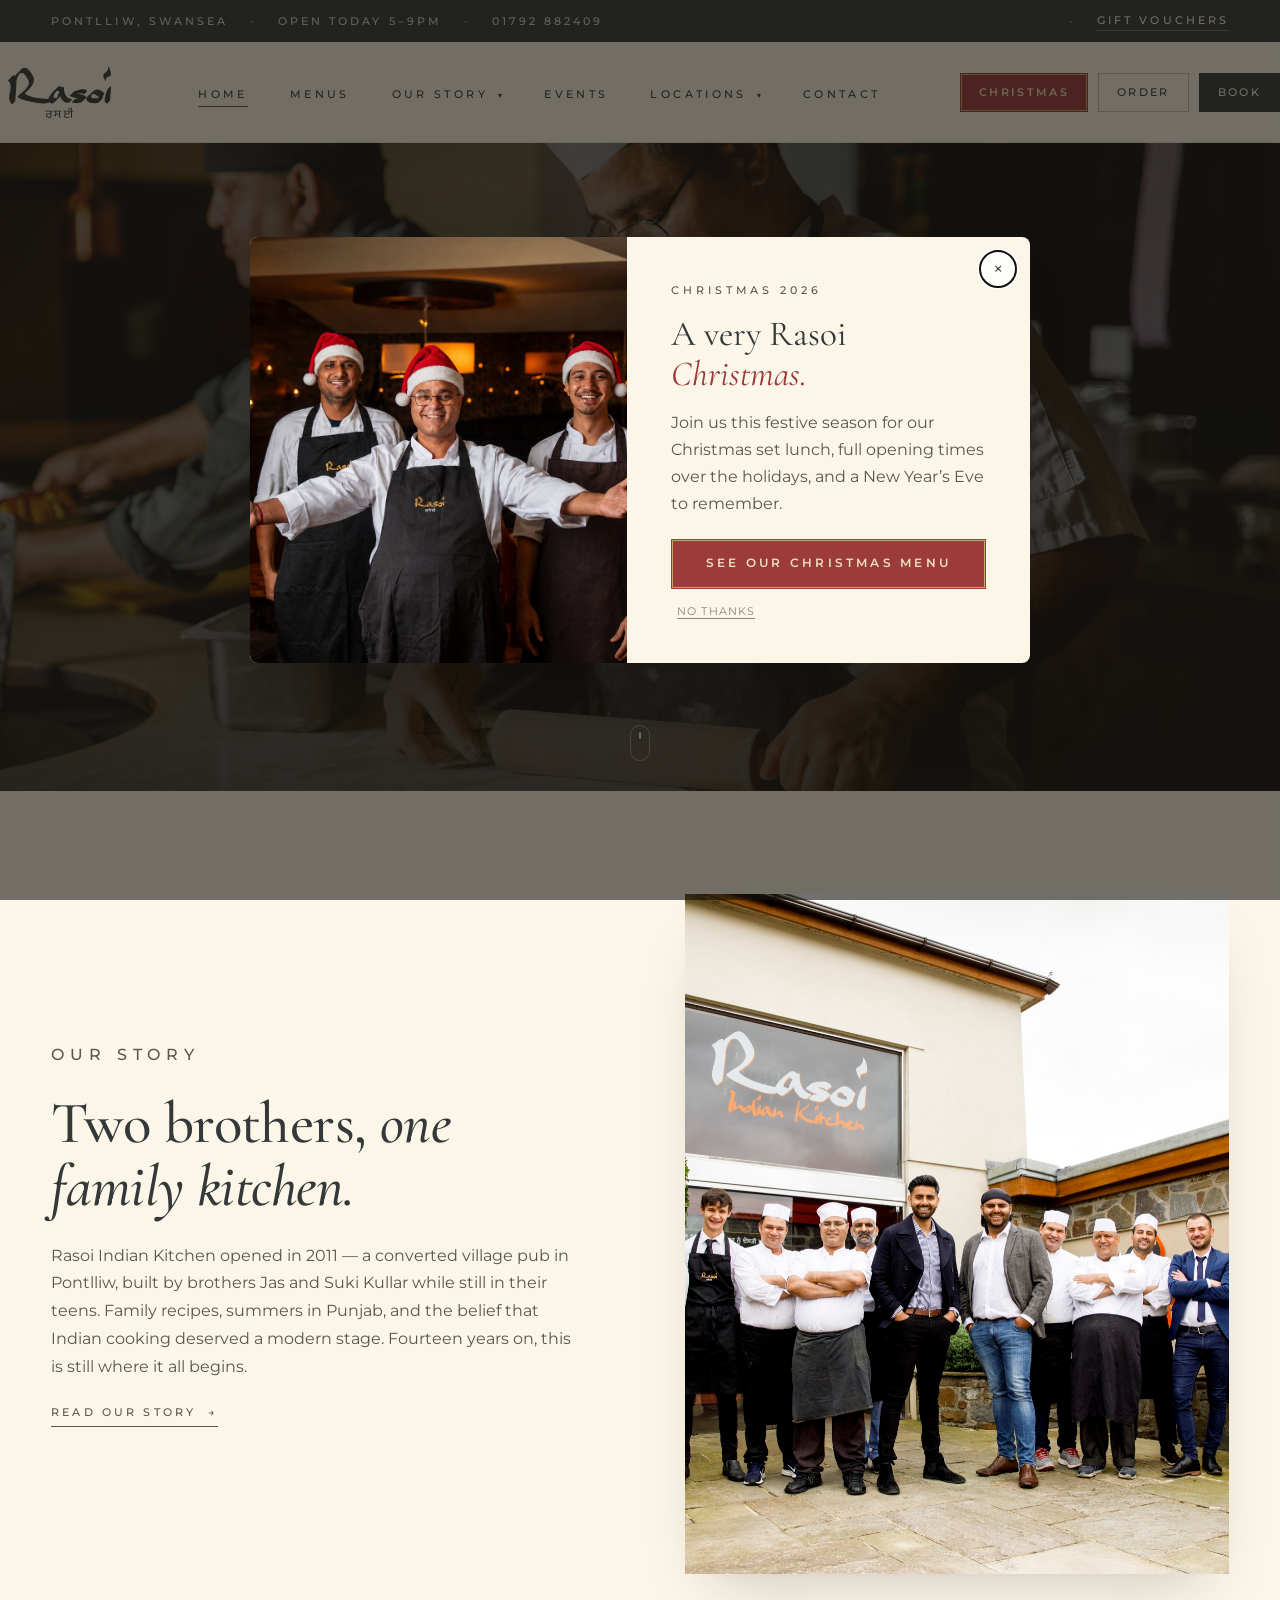
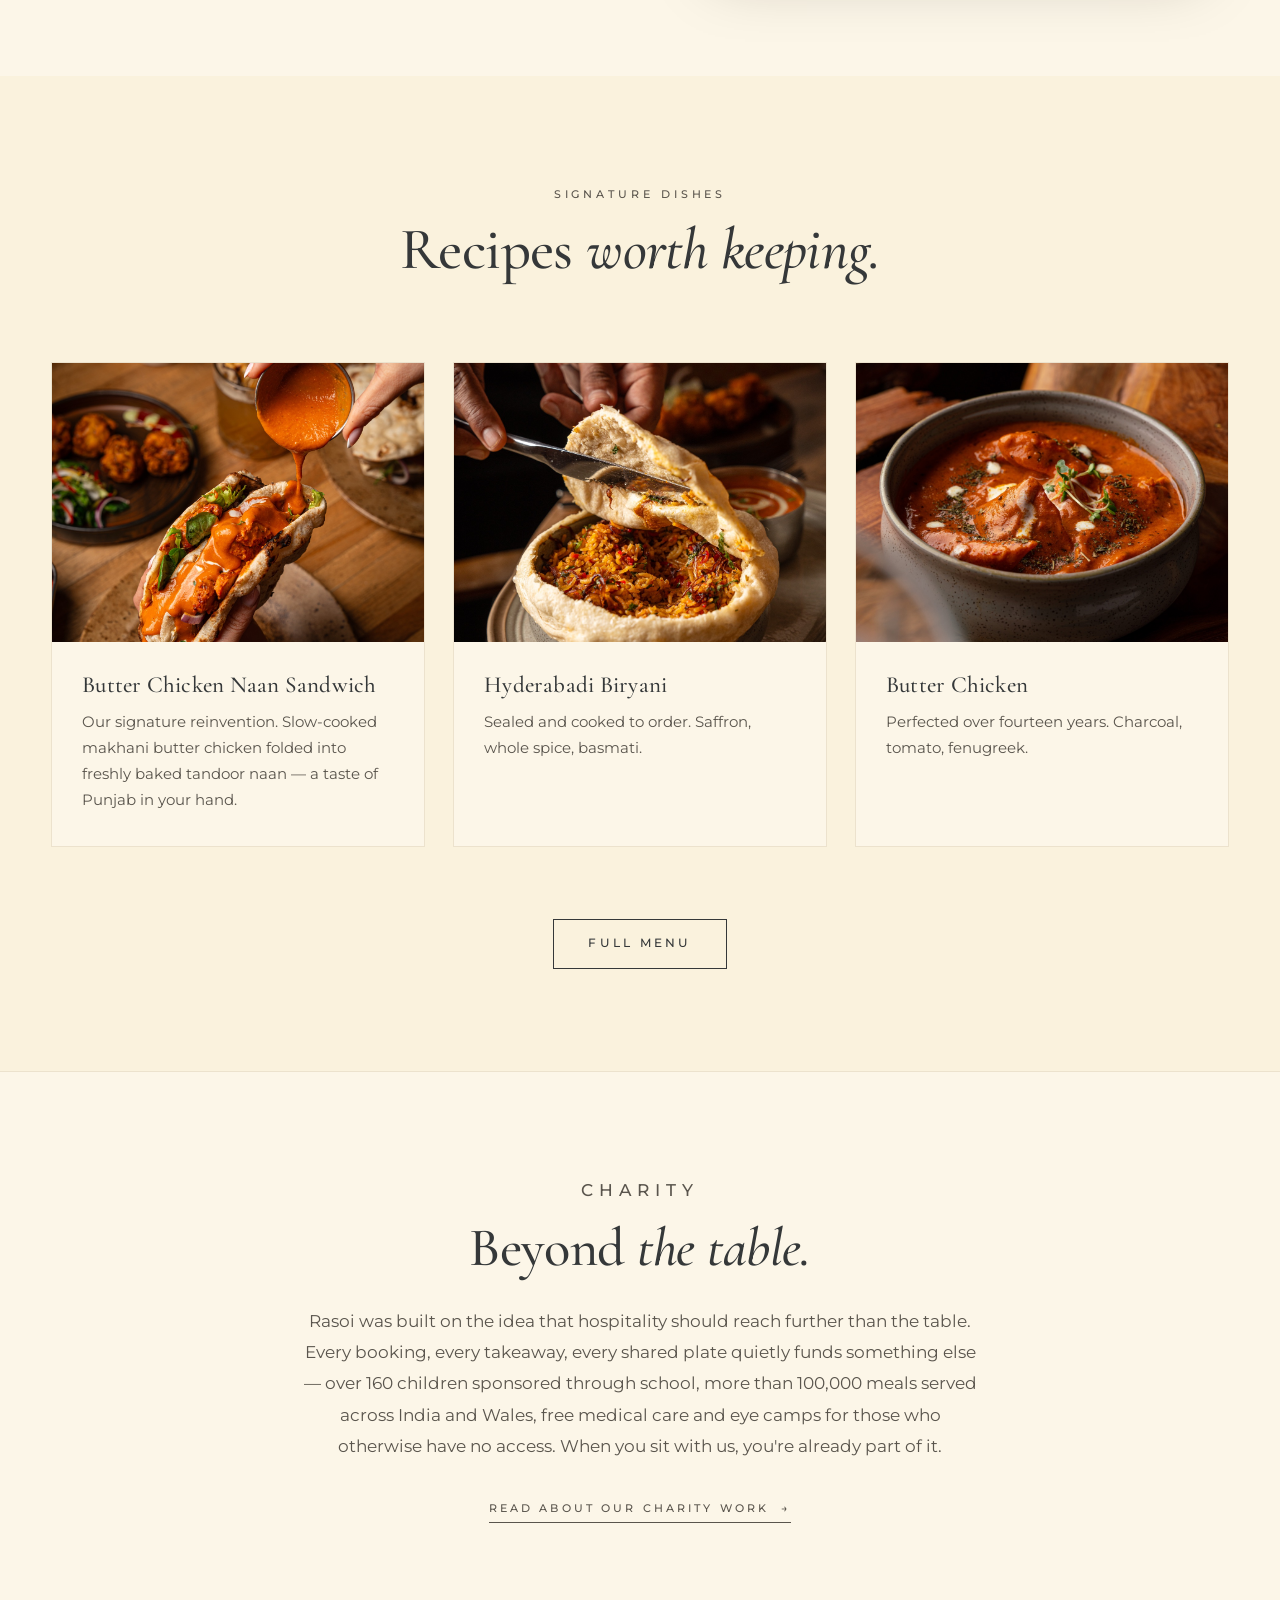
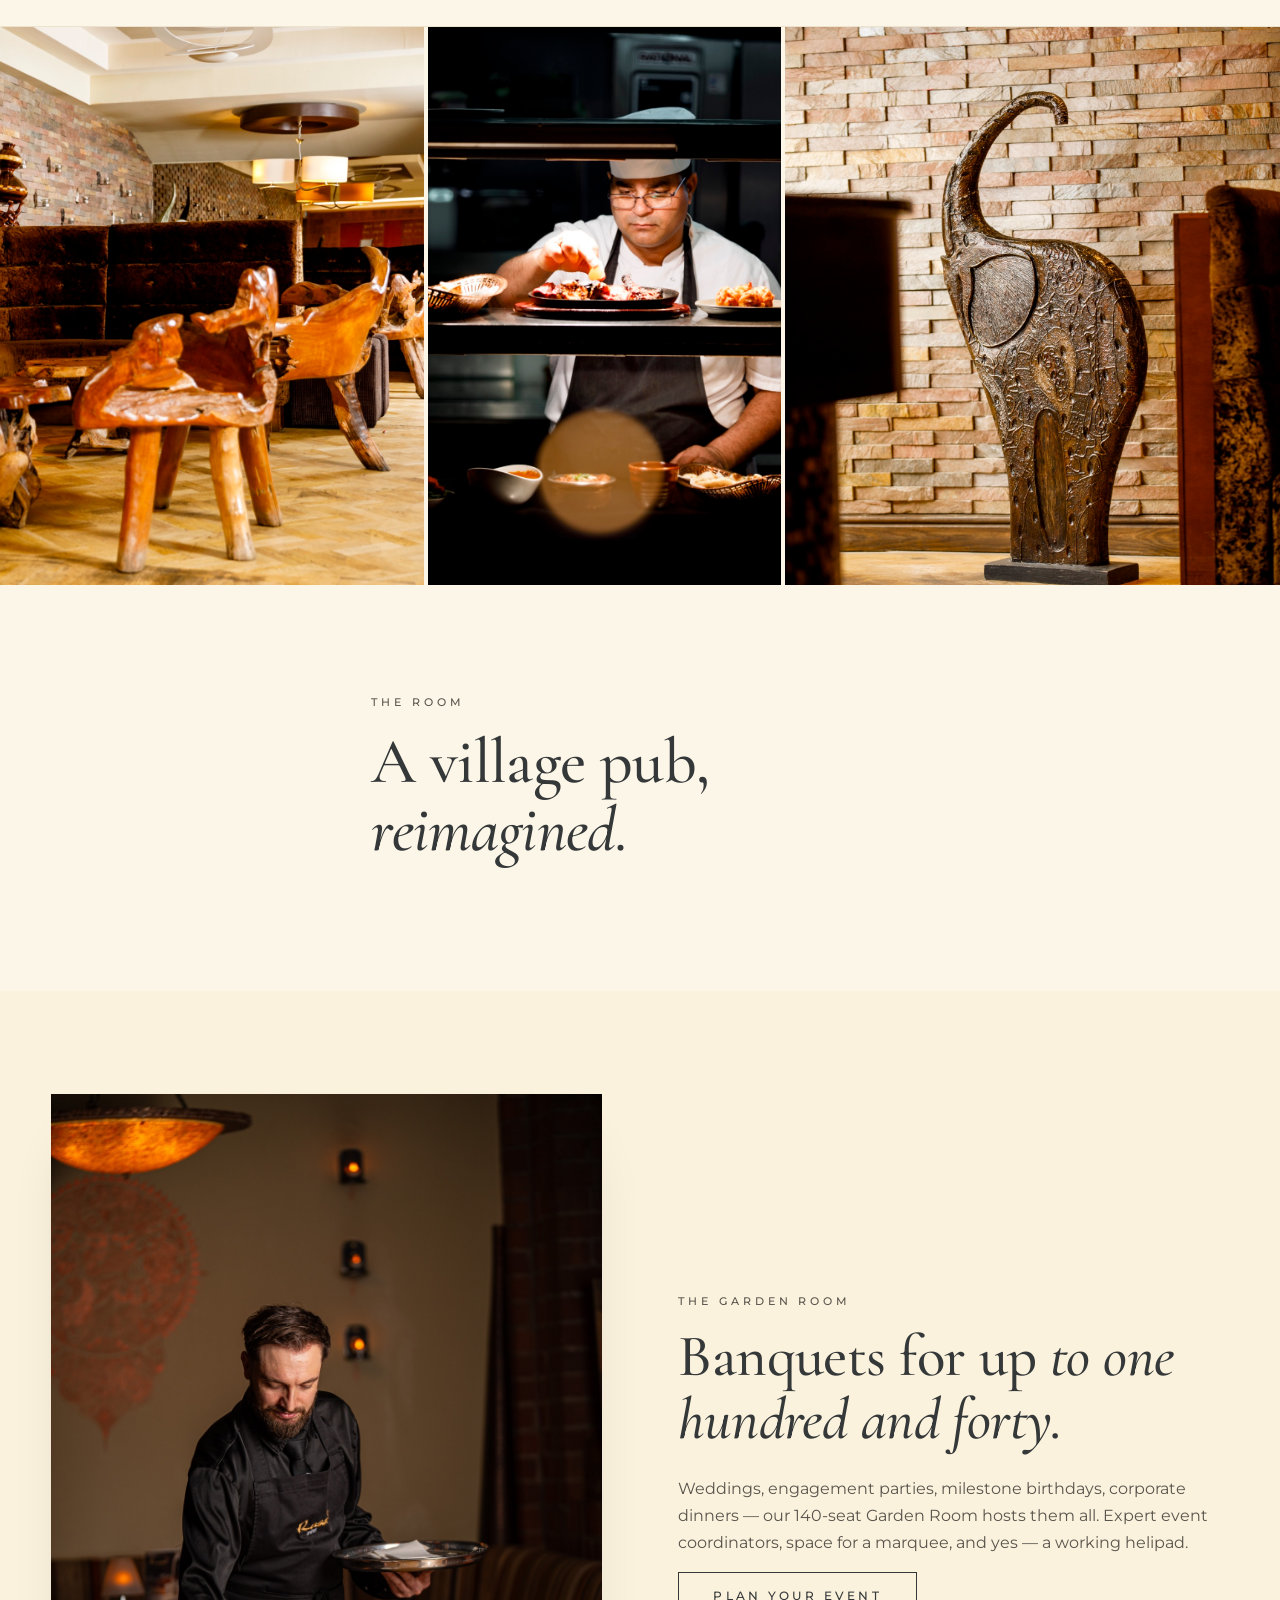
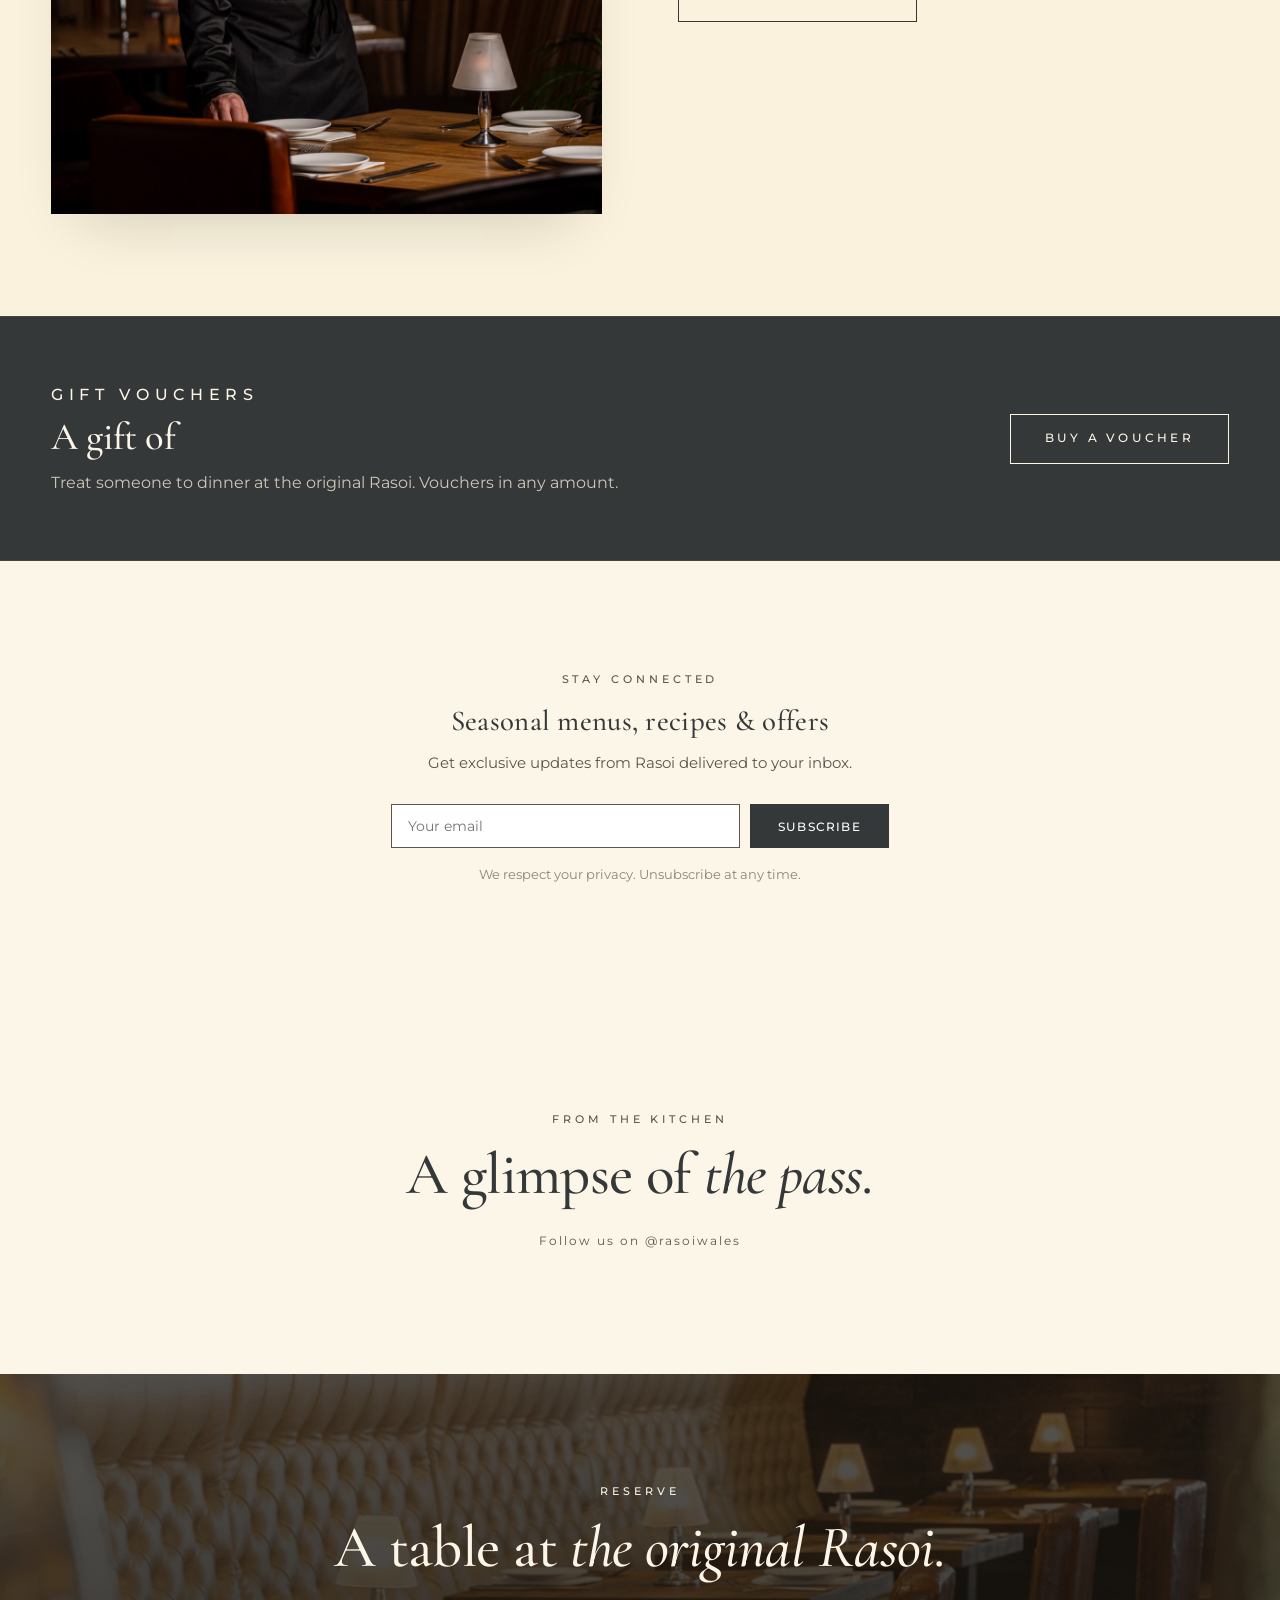
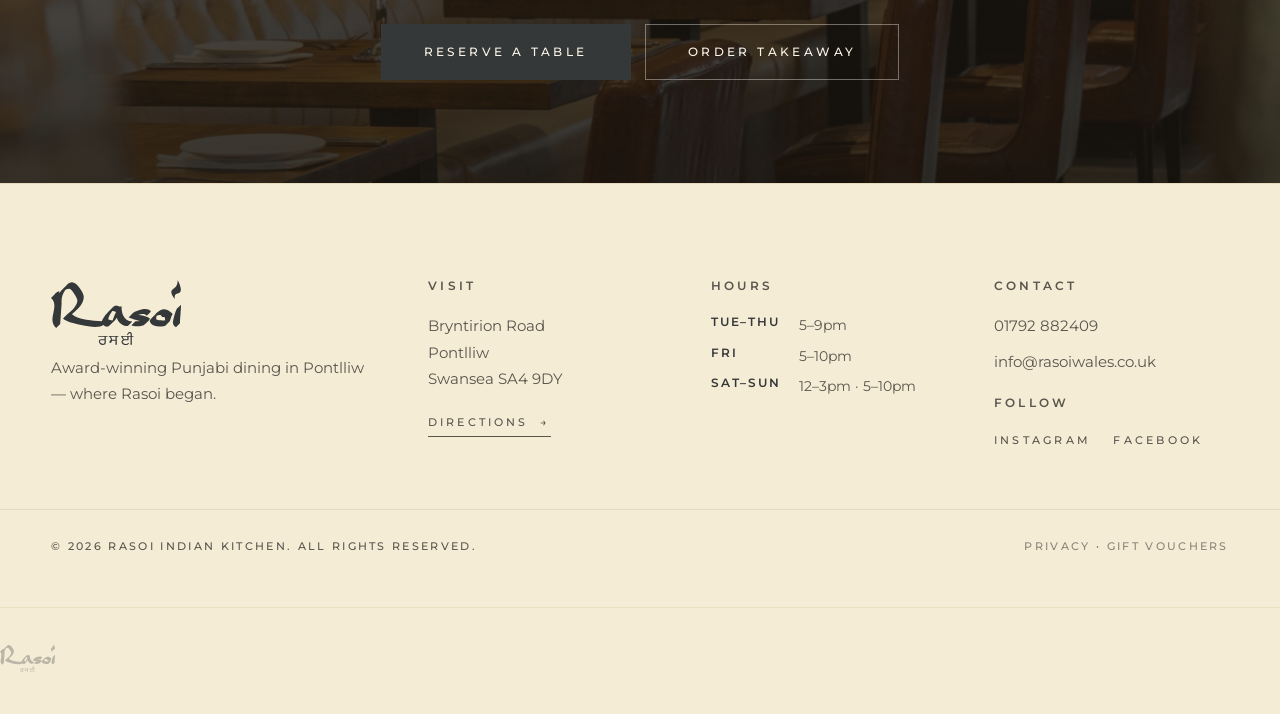
==== index.html @ b08702e2 "Show Christmas promo popup immediately instead of after a delay The 4s delay let anyone who clicked " ====
<!DOCTYPE html>
<html lang="en">
<head>
  <meta charset="UTF-8" />
  <meta name="viewport" content="width=device-width, initial-scale=1.0" />
  <title>Rasoi Indian Kitchen — Award-Winning Punjabi Dining in Pontlliw, Swansea</title>
  <meta name="description" content="Rasoi Indian Kitchen — where it all began. Award-winning Punjabi cooking and a 140-seat Garden Room in Pontlliw, just outside Swansea. Family recipes since 2011." />
  <link rel="canonical" href="https://www.rasoiindiankitchen.co.uk/" />

  <!-- Open Graph -->
  <meta property="og:type" content="restaurant" />
  <meta property="og:site_name" content="Rasoi Indian Kitchen" />
  <meta property="og:title" content="Rasoi Indian Kitchen — Award-Winning Punjabi Dining in Pontlliw" />
  <meta property="og:description" content="The original Rasoi. Family recipes, modern imagination, and a Garden Room for up to 140 guests." />
  <meta property="og:url" content="https://www.rasoiindiankitchen.co.uk/" />
  <meta property="og:image" content="https://www.rasoiindiankitchen.co.uk/assets/images/rasoi-113.jpg" />
  <meta property="og:image:width" content="2000" />
  <meta property="og:image:height" content="1333" />
  <meta property="og:locale" content="en_GB" />

  <!-- Twitter -->
  <meta name="twitter:card" content="summary_large_image" />
  <meta name="twitter:title" content="Rasoi Indian Kitchen — Award-Winning Punjabi Dining in Pontlliw" />
  <meta name="twitter:description" content="The original Rasoi. Family recipes, modern imagination, and a Garden Room for up to 140 guests." />
  <meta name="twitter:image" content="https://www.rasoiindiankitchen.co.uk/assets/images/rasoi-113.jpg" />

  <link rel="preconnect" href="https://fonts.googleapis.com" />
  <link rel="preconnect" href="https://fonts.gstatic.com" crossorigin />
  <link href="https://fonts.googleapis.com/css2?family=Cormorant+Garamond:ital,wght@0,400;0,500;0,600;1,400;1,500&family=Montserrat:wght@300;400;500;600&display=swap" rel="stylesheet" />
  <link rel="stylesheet" href="assets/styles.css?v=16" />
  <link rel="preload" as="image" href="assets/images/rasoi-113.jpg" fetchpriority="high" />
  <link rel="icon" type="image/png" href="assets/brand/Rasoi_GoldSanskrit.svg?v=2" />

  <style>
    /* Reserve section — show the original Pontlliw dining room behind the CTA. */
    .book::before {
      background:
        linear-gradient(180deg, rgba(23,20,15,0.72), rgba(23,20,15,0.86)),
        url('assets/images/interior-banquette.jpg') center/cover;
    }
  </style>

  <!-- Structured data: Restaurant -->
  <script type="application/ld+json">
  {
    "@context": "https://schema.org",
    "@type": "Restaurant",
    "@id": "https://www.rasoiindiankitchen.co.uk/#restaurant",
    "name": "Rasoi Indian Kitchen",
    "alternateName": "Rasoi",
    "description": "Award-winning Punjabi restaurant in Pontlliw, just outside Swansea. The original Rasoi — family recipes since 2011, with a 140-seat Garden Room for private events.",
    "url": "https://www.rasoiindiankitchen.co.uk/",
    "telephone": "+44-1792-882409",
    "email": "info@rasoiwales.co.uk",
    "image": [
      "https://www.rasoiindiankitchen.co.uk/assets/images/rasoi-113.jpg",
      "https://www.rasoiindiankitchen.co.uk/assets/images/rasoi-096.jpg",
      "https://www.rasoiindiankitchen.co.uk/assets/images/rasoi-118.jpg"
    ],
    "logo": "https://www.rasoiindiankitchen.co.uk/assets/brand/Rasoi_GoldSanskrit.svg?v=2",
    "priceRange": "££",
    "servesCuisine": ["Indian", "Punjabi"],
    "acceptsReservations": "True",
    "address": {
      "@type": "PostalAddress",
      "streetAddress": "Bryntirion Road",
      "addressLocality": "Pontlliw, Swansea",
      "postalCode": "SA4 9DY",
      "addressRegion": "Wales",
      "addressCountry": "GB"
    },
    "geo": {
      "@type": "GeoCoordinates",
      "latitude": 51.711,
      "longitude": -4.026
    },
    "openingHoursSpecification": [
      { "@type": "OpeningHoursSpecification", "dayOfWeek": ["Tuesday", "Wednesday", "Thursday"], "opens": "17:00", "closes": "21:00" },
      { "@type": "OpeningHoursSpecification", "dayOfWeek": ["Friday"], "opens": "17:00", "closes": "22:00" },
      { "@type": "OpeningHoursSpecification", "dayOfWeek": ["Saturday", "Sunday"], "opens": "12:00", "closes": "15:00" },
      { "@type": "OpeningHoursSpecification", "dayOfWeek": ["Saturday", "Sunday"], "opens": "17:00", "closes": "22:00" }
    ],
    "hasMenu": "https://www.rasoiindiankitchen.co.uk/menus.html",
    "potentialAction": {
      "@type": "ReserveAction",
      "target": "https://www.sevenrooms.com/landing/rasoibryntirionroad",
      "result": {
        "@type": "FoodEstablishmentReservation",
        "name": "Reserve a table at Rasoi Indian Kitchen"
      }
    },
    "sameAs": [
      "https://instagram.com/rasoiwales",
      "https://facebook.com/rasoiindiankitchen"
    ]
  }
  </script>
</head>
<body>
  <!-- Top utility bar -->
  <div class="utility-bar">
    <div class="container utility-bar__inner">
      <span class="utility-bar__item">Pontlliw, Swansea</span>
      <span class="utility-bar__divider">•</span>
      <span class="utility-bar__item">Open today 5–9pm</span>
      <span class="utility-bar__divider">•</span>
      <a class="utility-bar__item" href="tel:01792882409">01792 882409</a>
      <span class="utility-bar__divider utility-bar__divider--push">•</span>
      <a class="utility-bar__item utility-bar__item--accent" href="https://app.squareup.com/gift/MLWVNGW1SMGBS/order" target="_blank" rel="noopener">Gift Vouchers</a>
    </div>
  </div>

  <!-- Header / Navigation -->
  <header class="header" id="site-header">
    <div class="container header__inner">
      <a href="index.html" class="logo" aria-label="Rasoi Indian Kitchen home">
        <img src="assets/brand/Rasoi_GoldSanskrit.svg?v=2" alt="Rasoi" />
      </a>
      <nav class="nav" id="primary-nav" aria-label="Primary">
        <ul>
          <li><a href="index.html" class="active">Home</a></li>
          <li><a href="menus.html">Menus</a></li>
          <li class="has-dropdown">
            <a href="about.html" aria-haspopup="true" aria-expanded="false">Our Story <span class="caret" aria-hidden="true">▾</span></a>
            <ul class="dropdown" role="menu">
              <li role="none"><a role="menuitem" href="about.html">Our Story <span class="dropdown__sub">Family recipes &amp; heritage</span></a></li>
              <li role="none"><a role="menuitem" href="charity.html">Charity <span class="dropdown__sub">Giving back, in India &amp; the UK</span></a></li>
            </ul>
          </li>
          <li><a href="events.html">Events</a></li>
          <li class="has-dropdown">
            <a href="#" aria-haspopup="true" aria-expanded="false">Locations <span class="caret" aria-hidden="true">▾</span></a>
            <ul class="dropdown" role="menu">
              <li role="none"><a role="menuitem" href="contact.html">Rasoi Indian Kitchen <span class="dropdown__sub">Pontlliw SA4 9DY</span></a></li>
              <li role="none"><a role="menuitem" href="https://rasoiwaterfront.co.uk" target="_blank" rel="noopener">Rasoi Waterfront <span class="dropdown__sub">Swansea SA1 8PL</span></a></li>
              <li role="none"><a role="menuitem" href="https://www.rasoi-catering.co.uk/" target="_blank" rel="noopener">Rasoi Catering <span class="dropdown__sub">Outdoor &amp; off-site events</span></a></li>
            </ul>
          </li>
          <li><a href="contact.html">Contact</a></li>
          <li class="nav-mobile-extra"><a href="https://app.squareup.com/gift/MLWVNGW1SMGBS/order" target="_blank" rel="noopener">Gift Vouchers</a></li>
        </ul>
      </nav>
      <div class="header__cta">
        <a href="christmas.html" class="btn btn--christmas btn--sm">Christmas</a>
        <a href="https://rasoi-takeaway.square.site/" target="_blank" rel="noopener" class="btn btn--ghost btn--sm">Order</a>
        <a href="https://www.sevenrooms.com/landing/rasoibryntirionroad" target="_blank" rel="noopener" class="btn btn--primary btn--sm">Book</a>
      </div>
      <button class="nav-toggle" aria-expanded="false" aria-controls="primary-nav" aria-label="Toggle navigation">
        <span></span><span></span><span></span>
      </button>
    </div>
  </header>

  <!-- Hero — image-led, minimal copy -->
  <section class="hero">
    <div class="hero__media" aria-hidden="true">
      <img src="assets/images/rasoi-113.jpg" alt="" width="2000" height="1333" loading="eager" />
      <div class="hero__overlay"></div>
    </div>
    <div class="container hero__content">
      <h1 class="display">Where Rasoi <em>began.</em></h1>
      <p class="hero__tagline">Pontlliw, Swansea · British Curry Awards · Best Indian, Food Awards Wales</p>
    </div>
    <a href="#story" class="hero__scroll" aria-label="Scroll to story">
      <span></span>
    </a>
  </section>

  <!-- Story -->
  <section class="section story" id="story">
    <div class="container story__grid">
      <div class="story__copy">
        <p class="eyebrow">Our Story</p>
        <h2 class="display">Two brothers, <em>one family kitchen.</em></h2>
        <p>Rasoi Indian Kitchen opened in 2011 — a converted village pub in Pontlliw,
          built by brothers Jas and Suki Kullar while still in their teens.
          Family recipes, summers in Punjab, and the belief that Indian cooking
          deserved a modern stage. Fourteen years on, this is still where it all begins.</p>
        <a href="about.html" class="link-arrow">Read our story</a>
      </div>
      <div class="story__media">
        <img src="assets/images/rasoi-011.jpg" alt="The Rasoi team outside the Pontlliw restaurant" loading="lazy" />
      </div>
    </div>
  </section>

  <!-- Signature Dishes -->
  <section class="section signature">
    <div class="container">
      <div class="section__head section__head--center">
        <p class="eyebrow eyebrow--center">Signature Dishes</p>
        <h2 class="display">Recipes <em>worth keeping.</em></h2>
      </div>

      <div class="signature__grid">
        <article class="dish-card">
          <div class="dish-card__media">
            <img src="assets/images/rasoi-118.jpg" alt="Tandoori naan loaded with chicken tikka, fresh salad and signature sauce" loading="lazy" />
          </div>
          <div class="dish-card__body">
            <h3>Butter Chicken Naan Sandwich</h3>
            <p>Our signature reinvention. Slow-cooked makhani butter chicken folded into freshly baked tandoor naan — a taste of Punjab in your hand.</p>
          </div>
        </article>

        <article class="dish-card">
          <div class="dish-card__media">
            <img src="assets/images/biryani-dum.jpg" alt="Dum biryani sealed in dough, cracked open at the table" loading="lazy" />
          </div>
          <div class="dish-card__body">
            <h3>Hyderabadi Biryani</h3>
            <p>Sealed and cooked to order. Saffron, whole spice, basmati.</p>
          </div>
        </article>

        <article class="dish-card">
          <div class="dish-card__media">
            <img src="assets/images/butter-chicken.jpg" alt="Butter chicken in our signature makhani sauce" loading="lazy" />
          </div>
          <div class="dish-card__body">
            <h3>Butter Chicken</h3>
            <p>Perfected over fourteen years. Charcoal, tomato, fenugreek.</p>
          </div>
        </article>
      </div>

      <div class="section__foot">
        <a href="menus.html" class="btn btn--outline">Full menu</a>
      </div>
    </div>
  </section>

  <!-- Charity -->
  <section class="section charity">
    <div class="container">
      <div class="charity__intro">
        <p class="eyebrow eyebrow--center">Charity</p>
        <h2 class="display">Beyond <em>the table.</em></h2>
        <p>Rasoi was built on the idea that hospitality should reach further than the table.
          Every booking, every takeaway, every shared plate quietly funds something else —
          over 160 children sponsored through school, more than 100,000 meals served across
          India and Wales, free medical care and eye camps for those who otherwise have no access.
          When you sit with us, you're already part of it.</p>
        <p style="margin-top: 28px;"><a href="charity.html" class="link-arrow">Read about our charity work</a></p>
      </div>
    </div>
  </section>

  <!-- Interior / atmosphere strip -->
  <section class="atmosphere">
    <div class="atmosphere__grid">
      <figure><img src="assets/images/rasoi-100.jpg" alt="Chefs at the open kitchen pass, rolling fresh naan" loading="lazy" style="object-position: 72% center;" /></figure>
      <figure><img src="assets/images/rasoi-032.jpg" alt="Carved wooden elephant against the stone feature wall" loading="lazy" /></figure>
      <figure><img src="assets/images/rasoi-096.jpg" alt="Lounge area with hand-carved wooden seating" loading="lazy" /></figure>
    </div>
    <div class="container atmosphere__copy">
      <p class="eyebrow">The Room</p>
      <h2 class="display">A village pub, <em>reimagined.</em></h2>
    </div>
  </section>

  <!-- Events -->
  <section class="section events-teaser">
    <div class="container events-teaser__grid">
      <div class="events-teaser__media events-teaser__media--portrait">
        <img src="assets/images/events-table.jpg" alt="Garden Room banquet table" loading="lazy" />
      </div>
      <div class="events-teaser__copy">
        <p class="eyebrow">The Garden Room</p>
        <h2 class="display">Banquets for up <em>to one hundred and forty.</em></h2>
        <p>Weddings, engagement parties, milestone birthdays, corporate dinners —
          our 140-seat Garden Room hosts them all. Expert event coordinators,
          space for a marquee, and yes — a working helipad.</p>
        <a href="events.html" class="btn btn--outline">Plan your event</a>
      </div>
    </div>
  </section>

  <!-- Gift Vouchers -->
  <section class="vouchers">
    <div class="container vouchers__inner">
      <div class="vouchers__copy">
        <p class="eyebrow">Gift Vouchers</p>
        <h3 class="display">A gift of <em>something good.</em></h3>
        <p>Treat someone to dinner at the original Rasoi. Vouchers in any amount.</p>
      </div>
      <a href="https://app.squareup.com/gift/MLWVNGW1SMGBS/order" target="_blank" rel="noopener" class="btn btn--outline">Buy a voucher</a>
    </div>
  </section>

  <!-- Newsletter Signup -->
  <section class="newsletter" style="background: var(--cream); padding: var(--section-y) 0; text-align: center;">
    <div class="container" style="max-width: 600px;">
      <p class="eyebrow eyebrow--center" style="color: var(--charcoal);">Stay Connected</p>
      <h3 style="font-family: var(--font-display); font-size: 1.8rem; color: var(--ink); margin-bottom: 12px;">Seasonal menus, recipes & offers</h3>
      <p style="color: var(--charcoal); margin-bottom: 28px; font-size: 0.95rem;">Get exclusive updates from Rasoi delivered to your inbox.</p>
      <form style="display: flex; gap: 10px; margin-bottom: 16px;">
        <input type="email" placeholder="Your email" required style="flex: 1; padding: 12px 16px; border: 1px solid var(--charcoal); background: white; font-family: var(--font-body); font-size: 0.9rem; color: var(--ink);" />
        <button type="submit" style="padding: 12px 28px; background: var(--ink); color: white; border: none; font-family: var(--font-body); font-weight: 500; letter-spacing: 0.1em; font-size: 0.75rem; text-transform: uppercase; cursor: pointer; transition: background 0.3s;">Subscribe</button>
      </form>
      <p style="font-size: 0.8rem; color: var(--muted);">We respect your privacy. Unsubscribe at any time.</p>
    </div>
  </section>

  <!-- From the Kitchen — live Instagram feed -->
  <section class="instagram">
    <div class="container">
      <div class="section__head section__head--center">
        <p class="eyebrow eyebrow--center">From the Kitchen</p>
        <h2 class="display">A glimpse of <em>the pass.</em></h2>
        <p class="instagram__handle">Follow us on <a href="https://instagram.com/rasoiwales" target="_blank" rel="noopener">@rasoiwales</a></p>
      </div>
      <div class="instagram__feed">
        <behold-widget feed-id="x64u3pQoGtonaiH47gKL"></behold-widget>
      </div>
    </div>
  </section>
  <script>
    (() => {
      const d = document, s = d.createElement("script");
      s.type = "module";
      s.src = "https://w.behold.so/widget.js";
      d.head.append(s);
    })();
  </script>

  <!-- Booking / CTA -->
  <section class="section book" id="book">
    <div class="container book__inner">
      <p class="eyebrow eyebrow--center">Reserve</p>
      <h2 class="display">A table at <em>the original Rasoi.</em></h2>
      <div class="book__ctas">
        <a href="https://www.sevenrooms.com/landing/rasoibryntirionroad" target="_blank" rel="noopener" class="btn btn--gold btn--large">Reserve a table</a>
        <a href="https://rasoi-takeaway.square.site/" target="_blank" rel="noopener" class="btn btn--ghost btn--large">Order takeaway</a>
      </div>
    </div>
  </section>

  <!-- Footer -->
  <footer class="footer">
    <div class="container footer__grid">
      <div class="footer__brand">
        <img src="assets/brand/Rasoi_GoldSanskrit.svg?v=2" alt="Rasoi" class="footer__logo" />
        <p>Award-winning Punjabi dining in Pontlliw — where Rasoi began.</p>
      </div>
      <div class="footer__col">
        <h4>Visit</h4>
        <address>
          Bryntirion Road<br/>
          Pontlliw<br/>
          Swansea SA4 9DY
        </address>
        <a href="https://maps.google.com/?q=Rasoi+Indian+Kitchen+Pontlliw" target="_blank" rel="noopener" class="link-arrow">Directions</a>
      </div>
      <div class="footer__col">
        <h4>Hours</h4>
        <dl class="hours">
                    <dt>Tue–Thu</dt><dd>5–9pm</dd>
          <dt>Fri</dt><dd>5–10pm</dd>
          <dt>Sat–Sun</dt><dd>12–3pm · 5–10pm</dd>
        </dl>
      </div>
      <div class="footer__col">
        <h4>Contact</h4>
        <ul class="plain-list">
          <li><a href="tel:01792882409">01792 882409</a></li>
          <li><a href="mailto:info@rasoiwales.co.uk">info@rasoiwales.co.uk</a></li>
        </ul>
        <h4 class="mt">Follow</h4>
        <ul class="social">
          <li><a href="https://instagram.com/rasoiwales" target="_blank" rel="noopener" aria-label="Instagram">Instagram</a></li>
          <li><a href="https://facebook.com/rasoiindiankitchen" target="_blank" rel="noopener" aria-label="Facebook">Facebook</a></li>
        </ul>
      </div>
    </div>
    <div class="container footer__legal">
      <p>&copy; <span id="year">2026</span> Rasoi Indian Kitchen. All rights reserved.</p>
      <p><a href="#">Privacy</a> · <a href="https://app.squareup.com/gift/MLWVNGW1SMGBS/order" target="_blank" rel="noopener">Gift Vouchers</a></p>
    </div>
    <div class="container footer__sanskrit"><img src="assets/brand/Rasoi_GoldSanskrit.svg?v=2" alt="ਰਸੋਈ" style="opacity: 0.3;" /></div>
  </footer>

  <!-- Sticky Menu Tab -->
  <div id="sticky-menu-tab" style="position: fixed; right: 0; bottom: 80px; opacity: 0; pointer-events: none; transition: opacity 0.4s ease; z-index: 40;">
    <a href="menus.html" style="display: flex; align-items: center; justify-content: center; width: 56px; height: 56px; background: var(--ink); color: var(--cream); border-radius: 8px 0 0 8px; text-decoration: none; font-family: var(--font-body); font-size: 0.65rem; font-weight: 600; letter-spacing: 0.15em; text-transform: uppercase; transition: all 0.3s ease; box-shadow: 0 4px 12px rgba(0,0,0,0.15);" onmouseover="this.style.width='140px'" onmouseout="this.style.width='56px'">
      <span style="white-space: nowrap; margin-left: 8px;">Menus</span>
    </a>
  </div>

  <script>
    // Show sticky menu tab when scrolling past hero
    window.addEventListener('scroll', function() {
      const tab = document.getElementById('sticky-menu-tab');
      const heroHeight = window.innerHeight * 1.5;
      if (window.scrollY > heroHeight) {
        tab.style.opacity = '1';
        tab.style.pointerEvents = 'auto';
      } else {
        tab.style.opacity = '0';
        tab.style.pointerEvents = 'none';
      }
    });
  </script>

  <script src="assets/script.js?v=17"></script>
</body>
</html>
---- assets/styles.css ----
/* =====================================================
   Rasoi Waterfront — elegant cream + antique gold
   Refined serif display · Clean light sans · Minimal, image-led
   ===================================================== */

:root {
  /* Warm cream base palette — slightly lifted for a lighter feel */
  --cream:        #fcf6e8;
  --cream-2:      #f5ecd6;
  --paper:        #f0e6cb;
  --ivory:        #faf2dd;
  --sand:         #e8dcbc;

  --ink:          #353839;
  --ink-2:        #3b3731;
  --charcoal:     #5a554d;
  --muted:        #8c8478;

  --black:        #1F2228;
  --black-soft:   rgba(31,34,40,0.92);

  --gold-700:     #9b7a36;
  --gold-600:     #b29051;
  --gold-500:     #C4A764;
  --gold-400:     #d2b478;
  --gold-300:     #e0c89b;
  --gold-100:     #ede0ba;

  --border:       rgba(138,106,47,0.22);
  --border-soft:  rgba(138,106,47,0.14);

  --festive-red:  #9c3b3b;

  --bg:           var(--cream);
  --fg:           var(--ink);

  /* Typography — serif display + light sans */
  --font-display: 'Cormorant Garamond', 'Playfair Display', Georgia, serif;
  --font-body:    'Montserrat', 'Helvetica Neue', Helvetica, Arial, sans-serif;
  --font-serif:   'Cormorant Garamond', Georgia, serif;

  /* Layout */
  --container: 1280px;
  --gutter: clamp(20px, 4vw, 52px);
  --section-y: clamp(64px, 8vw, 120px);
  --radius-sm: 2px;
  --radius: 4px;
  --radius-lg: 8px;

  --easing: cubic-bezier(.2,.7,.2,1);
}

/* -------- Reset -------- */
*, *::before, *::after { box-sizing: border-box; }
html { scroll-behavior: smooth; -webkit-text-size-adjust: 100%; }
body {
  margin: 0;
  font-family: var(--font-body);
  font-weight: 400;
  color: var(--fg);
  background: var(--bg);
  line-height: 1.7;
  font-size: 16px;
  -webkit-font-smoothing: antialiased;
  -moz-osx-font-smoothing: grayscale;
}
img { max-width: 100%; display: block; height: auto; }
a { color: inherit; text-decoration: none; transition: color .25s var(--easing); }
button { font-family: inherit; cursor: pointer; border: 0; background: none; }
ul { margin: 0; padding: 0; list-style: none; }

/* -------- Typography -------- */
h1, h2, h3, h4, h5, h6 {
  font-family: var(--font-display);
  font-weight: 400;
  line-height: 1.18;
  letter-spacing: 0;
  color: var(--ink);
  margin: 0 0 0.5em;
  text-transform: none;
}

.display {
  font-family: var(--font-display);
  font-weight: 500;
  line-height: 1.06;
  letter-spacing: -0.01em;
  font-size: clamp(2.3rem, 4.6vw, 4.2rem);
  color: var(--ink);
  margin: 0 0 0.4em;
  text-transform: none;
}
.display em {
  font-style: italic;
  font-weight: 500;
  color: var(--ink);
}

h3 {
  font-weight: 500;
  font-size: clamp(1.3rem, 1.8vw, 1.55rem);
  letter-spacing: 0.01em;
}
h4 {
  font-size: 0.72rem;
  letter-spacing: 0.28em;
  color: var(--ink);
  font-weight: 600;
  text-transform: uppercase;
  font-family: var(--font-body);
}

p { margin: 0 0 1em; color: var(--charcoal); }
.lead {
  font-size: clamp(1rem, 1.15vw, 1.12rem);
  color: var(--charcoal);
  max-width: 58ch;
  font-weight: 400;
  line-height: 1.75;
}

.eyebrow {
  display: inline-block;
  font-family: var(--font-body);
  font-size: 0.68rem;
  font-weight: 500;
  letter-spacing: 0.36em;
  text-transform: uppercase;
  color: var(--charcoal);
  margin: 0 0 1.5em;
  padding: 0;
  position: relative;
}
.eyebrow::before {
  display: none;
}
.eyebrow--center {
  padding: 0;
}
.eyebrow--center::before,
.eyebrow--center::after {
  display: none;
}
.eyebrow--center::before { left: 0; }
.eyebrow--center::after { right: 0; }

.ornament {
  display: none;
}
.ornament::before,
.ornament::after {
  display: none;
}
.ornament__diamond {
  display: none;
}

/* -------- Layout -------- */
.container {
  max-width: var(--container);
  margin: 0 auto;
  padding: 0 var(--gutter);
}
.section { padding: var(--section-y) 0; background: var(--cream); }
.section--ivory { background: var(--ivory); }
.section--paper { background: var(--paper); }
.section--light { background: var(--cream-2); }
.section--dark  { background: var(--black); color: var(--cream); }
.section--dark h1,
.section--dark h2,
.section--dark h3,
.section--dark h4,
.section--dark .display { color: var(--cream); }
.section--dark .display em { color: var(--cream); }
.section--dark p, .section--dark .lead { color: rgba(247,242,230,0.78); }
.section--dark .eyebrow { color: rgba(247,242,230,0.6); }
.section--dark .eyebrow::before,
.section--dark .eyebrow::after { display: none; }

.section__head { max-width: 680px; margin: 0 0 80px; }
.section__head--center { margin-left: auto; margin-right: auto; text-align: center; }
.section__foot { text-align: center; margin-top: 72px; }

.mt { margin-top: 1.4rem; }

/* -------- Buttons -------- */
.btn {
  display: inline-flex;
  align-items: center;
  justify-content: center;
  gap: 10px;
  padding: 14px 34px;
  font-family: var(--font-body);
  font-size: 0.72rem;
  font-weight: 500;
  letter-spacing: 0.28em;
  text-transform: uppercase;
  border-radius: 0;
  border: 1px solid transparent;
  transition: all .3s var(--easing);
  white-space: nowrap;
  cursor: pointer;
}
.btn--large { padding: 17px 42px; font-size: 0.76rem; }
.btn--primary {
  background: var(--ink);
  color: var(--cream);
  border-color: var(--ink);
}
.btn--primary:hover { background: var(--charcoal); border-color: var(--charcoal); color: var(--cream); }
.btn--outline {
  background: transparent;
  color: var(--ink);
  border-color: var(--ink);
}
.btn--outline:hover { background: var(--ink); color: var(--cream); }
.btn--ghost {
  background: transparent;
  color: var(--cream);
  border-color: rgba(247,242,230,0.4);
}
.btn--ghost:hover { background: rgba(247,242,230,0.08); border-color: var(--cream); color: var(--cream); }
.btn--gold {
  background: var(--ink);
  color: var(--cream);
  border-color: var(--ink);
}
.btn--gold:hover { background: var(--charcoal); border-color: var(--charcoal); }
.btn--christmas {
  background: var(--festive-red);
  color: var(--gold-100);
  border-color: var(--festive-red);
  font-weight: 600;
  box-shadow: 0 0 0 1px var(--gold-500) inset;
}
.btn--christmas:hover {
  background: #7d2f2f;
  border-color: #7d2f2f;
  color: #fff;
}

.link-arrow {
  display: inline-flex;
  align-items: center;
  gap: 12px;
  font-family: var(--font-body);
  font-size: 0.7rem;
  font-weight: 500;
  letter-spacing: 0.28em;
  text-transform: uppercase;
  color: var(--charcoal);
  padding-bottom: 4px;
  border-bottom: 1px solid var(--charcoal);
  align-self: flex-start;
}
.link-arrow::after { content: "→"; transition: transform .25s var(--easing); }
.link-arrow:hover::after { transform: translateX(5px); }
.link-arrow:hover { color: var(--ink); }
.link-arrow--light { color: var(--cream); border-color: var(--cream); }
.link-arrow--light:hover { color: var(--cream); }

/* -------- Utility bar -------- */
.utility-bar {
  background: var(--ink);
  color: var(--cream);
  font-size: 0.68rem;
  letter-spacing: 0.28em;
  text-transform: uppercase;
  padding: 11px 0;
  font-weight: 500;
}
.utility-bar__inner {
  display: flex;
  gap: 22px;
  justify-content: center;
  flex-wrap: wrap;
  align-items: center;
}
.utility-bar__item { color: var(--cream); opacity: 0.82; }
.utility-bar__item:hover { color: var(--cream); opacity: 1; }
.utility-bar__divider { color: var(--cream); opacity: 0.4; }

/* -------- Header -------- */
.header {
  position: sticky;
  top: 0;
  z-index: 50;
  background: var(--cream);
  border-bottom: 1px solid var(--border-soft);
  transition: background .3s var(--easing), box-shadow .3s var(--easing);
}
.header.is-scrolled {
  background: rgba(250,246,238,0.94);
  backdrop-filter: blur(10px);
  -webkit-backdrop-filter: blur(10px);
  box-shadow: 0 4px 22px rgba(23,20,15,0.08);
}
.header__inner {
  display: grid;
  grid-template-columns: auto 1fr auto;
  align-items: center;
  gap: 32px;
  padding: 22px 0;
}
.logo {
  display: flex;
  flex-direction: column;
  align-items: center;
  line-height: 1;
  padding: 2px 8px;
}
.logo img { height: 52px; width: auto; display: block; }
.logo__sub {
  display: block;
  font-family: var(--font-serif);
  font-size: 0.72rem;
  color: var(--charcoal);
  letter-spacing: 0.12em;
  margin-top: 4px;
}

.nav ul {
  display: flex;
  gap: 42px;
  justify-content: center;
}
.nav a {
  font-family: var(--font-body);
  font-size: 0.7rem;
  font-weight: 500;
  letter-spacing: 0.3em;
  text-transform: uppercase;
  color: var(--ink);
  padding: 6px 0;
  position: relative;
}
.nav a::after {
  content: "";
  position: absolute;
  left: 50%; right: 50%;
  bottom: 0;
  height: 1px;
  background: var(--charcoal);
  transition: all .3s var(--easing);
}
.nav a:hover::after, .nav a.active::after { left: 0; right: 0; }
.nav a:hover, .nav a.active { color: var(--ink); }

/* Dropdown menu */
.has-dropdown { position: relative; }
.has-dropdown > a .caret {
  display: inline-block;
  font-size: 0.7em;
  margin-left: 4px;
  transition: transform .25s var(--easing);
  letter-spacing: 0;
}
.has-dropdown:hover > a .caret { transform: translateY(2px); }
.dropdown {
  position: absolute;
  top: calc(100% + 14px);
  left: 50%;
  transform: translateX(-50%) translateY(-6px);
  min-width: 280px;
  background-color: #fcf6e8 !important;
  background-image: none !important;
  border: 1px solid var(--border);
  box-shadow: 0 24px 60px -8px rgba(23,20,15,0.45), 0 4px 12px rgba(23,20,15,0.18);
  padding: 12px 0;
  list-style: none;
  margin: 0;
  display: flex !important;
  flex-direction: column;
  gap: 0;
  visibility: hidden;
  opacity: 0;
  pointer-events: none;
  z-index: 100;
  isolation: isolate;
}
/* Invisible hover bridge so the cursor can travel from trigger → dropdown
   without crossing a dead zone that closes the menu. */
.dropdown::before {
  content: "";
  position: absolute;
  top: -18px;
  left: 0;
  right: 0;
  height: 18px;
  background: transparent;
}
.has-dropdown:hover .dropdown,
.has-dropdown:focus-within .dropdown,
.has-dropdown.is-open .dropdown {
  visibility: visible !important;
  opacity: 1 !important;
  pointer-events: auto !important;
  transform: translateX(-50%) translateY(0);
}
.dropdown li { width: 100%; }
.dropdown a {
  display: block;
  padding: 14px 24px;
  font-family: var(--font-body);
  text-transform: none;
  letter-spacing: 0.02em;
  font-size: 0.92rem;
  font-weight: 500;
  color: var(--ink);
  border-bottom: 1px solid var(--border-soft);
}
.dropdown li:last-child a { border-bottom: none; }
.dropdown a::after { display: none; }
.dropdown a:hover { background: var(--ivory); color: var(--ink); }
.dropdown__sub {
  display: block;
  font-size: 0.66rem;
  letter-spacing: 0.16em;
  text-transform: uppercase;
  color: var(--charcoal);
  font-weight: 400;
  margin-top: 4px;
}

/* Utility bar accent + push spacer */
.utility-bar__divider--push { margin-left: auto; }
.utility-bar__item--accent {
  color: var(--cream) !important;
  opacity: 1 !important;
  border-bottom: 1px solid rgba(228,200,139,0.4);
  padding-bottom: 1px;
}
.utility-bar__item--accent:hover { color: #fff !important; border-color: var(--cream); }

/* Compact button + header CTA stack */
.btn--sm {
  padding: 10px 18px;
  font-size: 0.66rem;
  letter-spacing: 0.22em;
}
.header__cta {
  display: flex;
  gap: 10px;
  align-items: center;
}
/* Inline icon (e.g. takeaway bag on Order button) */
.btn-icon {
  display: inline-block;
  vertical-align: -2px;
  margin-right: 6px;
  flex-shrink: 0;
}
.btn--sm .btn-icon { width: 12px; height: 12px; margin-right: 5px; vertical-align: -1px; }
.header__cta .btn--ghost {
  color: var(--ink);
  border-color: rgba(23,20,15,0.25);
  background: transparent;
}
.header__cta .btn--ghost:hover {
  background: rgba(23,20,15,0.04);
  border-color: var(--ink);
  color: var(--ink);
}

.nav-toggle {
  display: none;
  width: 40px;
  height: 40px;
  flex-direction: column;
  justify-content: center;
  gap: 5px;
  padding: 0 8px;
}
.nav-toggle span {
  height: 1px;
  background: var(--ink);
  transition: all .3s var(--easing);
}

/* -------- Hero — image-led, minimal text -------- */
.hero {
  position: relative;
  min-height: min(72vh, 680px);
  display: flex;
  align-items: center;
  color: var(--cream);
  overflow: hidden;
  isolation: isolate;
  background: var(--black);
}
.hero__media { position: absolute; inset: 0; z-index: -1; }
.hero__media img { width: 100%; height: 100%; object-fit: cover; opacity: 0.7; }
.hero__overlay {
  position: absolute; inset: 0;
  background:
    linear-gradient(180deg, rgba(23,20,15,0.38) 0%, rgba(23,20,15,0.22) 45%, rgba(23,20,15,0.65) 100%);
}
.hero__content {
  padding: 90px 0 100px;
  max-width: 780px;
  text-align: center;
  margin: 0 auto;
}
.hero__content .eyebrow { color: var(--cream); }
.hero__content .eyebrow::before,
.hero__content .eyebrow::after { display: none; }
.hero .display {
  color: var(--cream);
  font-weight: 500;
  font-size: clamp(2.6rem, 5.4vw, 4.8rem);
  line-height: 1.04;
  margin-bottom: 30px;
  letter-spacing: -0.01em;
}
.hero .display em { color: var(--cream); font-style: italic; font-weight: 500; }
.hero .lead {
  color: rgba(247,242,230,0.82);
  max-width: 52ch;
  margin-left: auto; margin-right: auto;
  font-size: 1.02rem;
}
.hero__tagline {
  font-family: var(--font-body);
  font-size: 0.72rem;
  letter-spacing: 0.28em;
  text-transform: uppercase;
  color: var(--cream);
  margin: -12px 0 0;
  font-weight: 500;
}
.hero__ctas {
  display: flex;
  gap: 14px;
  flex-wrap: wrap;
  justify-content: center;
  margin: 48px 0 0;
}
.hero__ctas .btn--primary {
  background: var(--cream);
  color: var(--ink);
  border-color: var(--cream);
}
.hero__ctas .btn--primary:hover { background: var(--charcoal); border-color: var(--charcoal); }
.hero__scroll {
  position: absolute;
  left: 50%;
  bottom: 30px;
  transform: translateX(-50%);
  width: 20px;
  height: 36px;
  border: 1px solid rgba(230,207,160,0.55);
  border-radius: 12px;
  display: flex;
  justify-content: center;
  padding-top: 6px;
  z-index: 2;
}
.hero__scroll span {
  width: 2px; height: 7px; background: var(--cream);
  border-radius: 2px;
  animation: scroll-bump 1.8s infinite var(--easing);
}
@keyframes scroll-bump {
  0%, 100% { transform: translateY(0); opacity: 1; }
  50% { transform: translateY(10px); opacity: 0.3; }
}

/* -------- Story -------- */
.story { background: var(--cream); color: var(--ink); position: relative; }
.story__grid {
  display: grid;
  grid-template-columns: 1fr 1fr;
  gap: clamp(48px, 7vw, 112px);
  align-items: center;
}
.story__copy { max-width: 520px; }
.story__copy p { color: var(--charcoal); font-size: 1.02rem; }
.story__copy strong { color: var(--ink); font-weight: 500; }
.story__media { position: relative; }
.story__media img {
  aspect-ratio: 4/5;
  object-fit: cover;
  box-shadow: 0 30px 60px -30px rgba(23,20,15,0.25);
}
.story__badge {
  position: absolute;
  right: -16px; bottom: 32px;
  background: var(--cream);
  color: var(--ink);
  width: 140px;
  height: 140px;
  display: flex;
  flex-direction: column;
  align-items: center;
  justify-content: center;
  text-align: center;
  padding: 12px;
  border: 1px solid var(--charcoal);
  box-shadow: 0 20px 40px -20px rgba(23,20,15,0.2);
}
.story__badge-num {
  font-family: var(--font-display);
  font-weight: 500;
  font-style: italic;
  font-size: 2.4rem;
  color: var(--charcoal);
  line-height: 1;
}
.story__badge-label {
  font-family: var(--font-body);
  font-size: 0.6rem;
  letter-spacing: 0.3em;
  text-transform: uppercase;
  color: var(--charcoal);
  margin-top: 8px;
  line-height: 1.4;
  font-weight: 500;
}

/* -------- Signature dishes -------- */
.signature { background: var(--ivory); color: var(--ink); }
.signature__grid {
  display: grid;
  grid-template-columns: repeat(3, 1fr);
  gap: 28px;
}
.dish-card {
  background: var(--cream);
  border: 1px solid var(--border-soft);
  overflow: hidden;
  transition: transform .35s var(--easing), box-shadow .35s var(--easing), border-color .3s;
}
.dish-card:hover { transform: translateY(-4px); border-color: var(--charcoal); box-shadow: 0 30px 50px -30px rgba(23,20,15,0.18); }
.dish-card__media {
  aspect-ratio: 4/3;
  overflow: hidden;
  position: relative;
}
.dish-card__media img {
  width: 100%; height: 100%;
  object-fit: cover;
  transition: transform .7s var(--easing);
}
.dish-card:hover .dish-card__media img { transform: scale(1.04); }
.dish-card__body { padding: 30px 30px 34px; }
.dish-card__body h3 { margin-bottom: 10px; color: var(--ink); }
.dish-card__body p { color: var(--charcoal); margin: 0; font-size: 0.95rem; }

/* -------- Offers -------- */
.offers { background: var(--cream); }
.offers__grid {
  display: grid;
  gap: 88px;
}
.offer-card {
  display: grid;
  grid-template-columns: 1fr 1fr;
  align-items: center;
  gap: clamp(40px, 6vw, 96px);
}
.offer-card--flipped .offer-card__image { order: 2; }
.offer-card__image {
  position: relative;
  overflow: hidden;
}
.offer-card__image img {
  aspect-ratio: 5/4;
  object-fit: cover;
  box-shadow: 0 30px 60px -35px rgba(23,20,15,0.25);
}
.offer-card__content .display {
  font-size: clamp(2.4rem, 4.6vw, 3.6rem);
  margin: 14px 0 22px;
}
.offer-card__content p { color: var(--charcoal); font-size: 1rem; max-width: 46ch; }
.offer-card__price {
  font-family: var(--font-display);
  font-style: italic;
  font-size: 1.2rem;
  color: var(--charcoal);
  margin: 22px 0 28px;
  display: block;
}
.offer-card__price strong { color: var(--ink); font-weight: 500; font-size: 1.8rem; margin-left: 4px; font-style: normal; }
.offer-card__meta {
  display: block;
  font-family: var(--font-body);
  font-size: 0.66rem;
  letter-spacing: 0.3em;
  text-transform: uppercase;
  color: var(--charcoal);
  margin-bottom: 14px;
  font-weight: 500;
}

/* -------- Rasoi Charity -------- */
.charity {
  background: var(--cream);
  border-top: 1px solid var(--border-soft);
  border-bottom: 1px solid var(--border-soft);
}
.charity__intro {
  max-width: 760px;
  margin: 0 auto;
  text-align: center;
}
.charity__intro .display {
  font-size: clamp(2.2rem, 4.4vw, 3.4rem);
  margin: 14px 0 28px;
}
.charity__intro p {
  color: var(--charcoal);
  font-size: 1.06rem;
  line-height: 1.85;
  max-width: 62ch;
  margin: 0 auto;
}

.charity__close {
  max-width: 640px;
  margin: 52px auto 0;
  text-align: center;
  color: var(--charcoal);
  font-size: 0.98rem;
  line-height: 1.78;
}

/* ============================================
   Charity page — full layout (Waterfront-style)
   ============================================ */

/* Stats band */
.charity-stats {
  padding: 64px 0;
  background: var(--cream-2);
  border-top: 1px solid var(--border);
  border-bottom: 1px solid var(--border);
}
.charity-stats__grid {
  list-style: none; padding: 0; margin: 0;
  display: grid; grid-template-columns: repeat(3, 1fr);
  gap: 40px;
  text-align: center;
}
.charity-stat { display: flex; flex-direction: column; align-items: center; gap: 12px; }
.charity-stat__num {
  font-family: var(--font-display);
  font-size: clamp(2.6rem, 4.5vw, 3.8rem);
  font-weight: 500;
  color: var(--charcoal);
  line-height: 1;
  letter-spacing: 0.01em;
}
.charity-stat__label {
  font-family: var(--font-body);
  font-size: 0.74rem;
  letter-spacing: 0.18em;
  text-transform: uppercase;
  color: var(--ink);
  max-width: 280px;
  line-height: 1.55;
}

/* Feature block: Faith in Families lead story */
.charity-feature {
  padding: 110px 0;
}
.charity-feature__inner {
  display: grid;
  grid-template-columns: 1.05fr 1fr;
  gap: 80px;
  align-items: center;
}
.charity-feature__media { margin: 0; position: relative; }
.charity-feature__media img {
  width: 100%;
  height: auto;
  display: block;
  border-radius: 2px;
  box-shadow: 0 24px 60px -28px rgba(0,0,0,0.3);
}
.charity-feature__media figcaption {
  margin-top: 14px;
  font-family: var(--font-body);
  font-size: 0.78rem;
  letter-spacing: 0.06em;
  color: var(--ink);
  opacity: 0.65;
  font-style: italic;
}
.charity-feature__copy .eyebrow { margin-bottom: 14px; }
.charity-feature__copy h2 { margin: 0 0 22px; }
.charity-feature__copy p { margin: 0 0 18px; }

/* Pull quote */
.pull-quote {
  margin: 28px 0;
  padding: 22px 28px;
  border-left: 2px solid var(--charcoal);
  background: var(--cream-2);
}
.pull-quote p {
  font-family: var(--font-display);
  font-style: italic;
  font-size: 1.15rem;
  line-height: 1.45;
  color: var(--ink);
  margin: 0 0 10px;
}
.pull-quote cite {
  display: block;
  font-family: var(--font-body);
  font-style: normal;
  font-size: 0.74rem;
  letter-spacing: 0.18em;
  text-transform: uppercase;
  color: var(--charcoal);
}

/* Photo gallery row */
.charity-gallery {
  padding-bottom: 110px;
}
.charity-gallery__grid {
  display: grid;
  grid-template-columns: 1fr 1fr;
  gap: 24px;
}
.charity-gallery__grid figure { margin: 0; }
.charity-gallery__grid img {
  width: 100%;
  height: 100%;
  min-height: 320px;
  object-fit: cover;
  display: block;
  border-radius: 2px;
}
.charity-gallery__caption {
  margin-top: 18px;
  text-align: center;
  font-size: 0.74rem;
  letter-spacing: 0.18em;
  text-transform: uppercase;
  color: var(--ink);
  opacity: 0.6;
}

/* India / pillars block */
.charity-block {
  padding: 110px 0;
  background: var(--cream-2);
  border-top: 1px solid var(--border);
  border-bottom: 1px solid var(--border);
}
.charity-block__head {
  text-align: center;
  max-width: 720px;
  margin: 0 auto 60px;
}
.charity-block__head h2 { margin: 14px 0 18px; }
.charity-block__head p { font-size: 1.05rem; line-height: 1.65; color: var(--ink); opacity: 0.85; }
.charity-block__pillars {
  display: grid;
  grid-template-columns: repeat(3, 1fr);
  gap: 40px;
}
.charity-pillar {
  background: var(--cream);
  padding: 36px 32px;
  border: 1px solid var(--border);
  border-radius: 2px;
}
.charity-pillar .eyebrow { margin: 0 0 12px; color: var(--charcoal); }
.charity-pillar h3 {
  font-family: var(--font-display);
  font-size: 1.5rem;
  font-weight: 500;
  margin: 0 0 14px;
  color: var(--ink);
}
.charity-pillar p { margin: 0; line-height: 1.65; color: var(--ink); opacity: 0.88; }

/* Inline secondary card (The Wallich) */
.charity-card {
  max-width: 760px;
  margin: 0 auto;
  text-align: center;
  padding: 48px 40px;
  border: 1px solid var(--border);
  border-radius: 2px;
  background: var(--cream);
}
.charity-card .eyebrow { margin-bottom: 12px; }
.charity-card h3 { margin: 0 0 16px; font-size: 1.9rem; }
.charity-card p { margin: 0 0 18px; }

/* Mobile */
@media (max-width: 960px) {
  .charity-feature { padding: 70px 0; }
  .charity-feature__inner { grid-template-columns: 1fr; gap: 40px; }
  .charity-block { padding: 70px 0; }
  .charity-block__head { margin-bottom: 40px; }
  .charity-block__pillars { grid-template-columns: 1fr; gap: 20px; }
  .charity-gallery { padding-bottom: 70px; }
  .charity-gallery__grid { grid-template-columns: 1fr; gap: 16px; }
  .charity-gallery__grid img { min-height: 260px; }
}
@media (max-width: 720px) {
  .charity-stats { padding: 48px 0; }
  .charity-stats__grid { grid-template-columns: 1fr; gap: 32px; }
  .charity-card { padding: 36px 24px; }
  .pull-quote { padding: 18px 22px; }
  .pull-quote p { font-size: 1.05rem; }
}

/* -------- Gift Vouchers strip -------- */
.vouchers {
  background: var(--ink);
  color: var(--cream);
  padding: 64px 0;
  border-top: 1px solid var(--border);
  border-bottom: 1px solid var(--border);
}
.vouchers__inner {
  display: flex;
  justify-content: space-between;
  align-items: center;
  gap: 40px;
  flex-wrap: wrap;
}
.vouchers__copy { flex: 1 1 460px; }
.vouchers__copy .eyebrow { color: var(--cream); }
.vouchers__copy .display {
  font-size: clamp(1.7rem, 3vw, 2.4rem);
  color: var(--cream);
  margin: 8px 0 12px;
}
.vouchers__copy .display em { color: var(--ink); }
.vouchers__copy p {
  color: rgba(247,239,223,0.78);
  margin: 0;
  font-size: 0.98rem;
  max-width: 52ch;
}
.vouchers .btn--outline {
  border-color: var(--cream);
  color: var(--cream);
}
.vouchers .btn--outline:hover {
  background: var(--cream);
  color: var(--ink);
}

@media (max-width: 960px) {
  .charity-stats { grid-template-columns: 1fr 1fr; }
}

/* -------- Atmosphere -------- */
.atmosphere {
  background: var(--cream);
  color: var(--ink);
  padding: 0 0 var(--section-y);
  overflow: hidden;
}
.atmosphere__grid {
  display: grid;
  grid-template-columns: 1.2fr 1fr 1.4fr;
  height: 62vh;
  max-height: 620px;
  min-height: 400px;
  gap: 4px;
}
.atmosphere__grid figure { margin: 0; overflow: hidden; position: relative; }
.atmosphere__grid img { width: 100%; height: 100%; object-fit: cover; }
.atmosphere__copy {
  padding-top: var(--section-y);
  max-width: 640px;
}
.atmosphere__copy .display { font-size: clamp(2.4rem, 5vw, 4rem); }

/* -------- Events teaser -------- */
.events-teaser { background: var(--ivory); color: var(--ink); }
.events-teaser__grid {
  display: grid;
  grid-template-columns: 1fr 1fr;
  gap: clamp(40px, 6vw, 88px);
  align-items: center;
}
.events-teaser__media img {
  aspect-ratio: 5/4;
  object-fit: cover;
  box-shadow: 0 30px 60px -30px rgba(23,20,15,0.2);
}
.events-teaser__media--portrait img {
  aspect-ratio: 3/4;
  object-fit: cover;
  object-position: center;
  width: 100%;
  height: auto;
  max-height: 720px;
}

/* -------- Instagram strip -------- */
.instagram { background: var(--cream); padding: var(--section-y) 0 calc(var(--section-y) - 24px); }
.instagram .section__head { margin-bottom: 44px; }
.instagram__handle {
  font-family: var(--font-body);
  font-size: 0.78rem;
  letter-spacing: 0.16em;
  color: var(--charcoal);
  font-weight: 400;
  margin: 10px 0 0;
}
.instagram__handle a {
  color: var(--charcoal);
  text-decoration: none;
  border-bottom: 1px solid var(--cream);
  padding-bottom: 1px;
  transition: color .2s var(--easing), border-color .2s var(--easing);
}
.instagram__handle a:hover { color: var(--charcoal); border-color: var(--charcoal); }
.insta-tile { margin: 0; }
.instagram__grid {
  display: grid;
  grid-template-columns: repeat(6, 1fr);
  gap: 6px;
}
.insta-tile {
  position: relative;
  display: block;
  aspect-ratio: 1/1;
  overflow: hidden;
  background: var(--ink);
}
.insta-tile img {
  width: 100%; height: 100%;
  object-fit: cover;
  transition: transform .6s var(--easing), opacity .3s var(--easing);
}
.insta-tile::after {
  content: "";
  position: absolute; inset: 0;
  background: rgba(26,23,18,0);
  transition: background .3s var(--easing);
}
.insta-tile__icon {
  position: absolute;
  inset: 0;
  margin: auto;
  width: 34px; height: 34px;
  color: var(--cream);
  opacity: 0;
  transition: opacity .3s var(--easing);
  z-index: 1;
  display: flex; align-items: center; justify-content: center;
}
.insta-tile:hover img { transform: scale(1.04); opacity: 0.75; }
.insta-tile:hover::after { background: rgba(26,23,18,0.35); }
.insta-tile:hover .insta-tile__icon { opacity: 1; }

/* Live Instagram feed via Behold */
.instagram__feed {
  margin-top: 36px;
}
.instagram__feed behold-widget {
  display: block;
  width: 100%;
  --behold-row-gap: 6px;
  --behold-column-gap: 6px;
}

/* -------- Book CTA -------- */
.book {
  position: relative;
  color: var(--cream);
  text-align: center;
  overflow: hidden;
  isolation: isolate;
  background: var(--black);
}
.book::before {
  content: "";
  position: absolute; inset: 0;
  background:
    linear-gradient(180deg, rgba(23,20,15,0.78), rgba(23,20,15,0.9)),
    url('images/interior-candle.jpg') center/cover;
  z-index: -1;
}
.book__inner {
  max-width: 720px;
  margin: 0 auto;
}
.book .display { color: var(--cream); }
.book .display em { color: var(--cream); }
.book p {
  color: rgba(247,242,230,0.82);
  max-width: 52ch;
  margin-left: auto; margin-right: auto;
}
.book .eyebrow { color: var(--cream); }
.book .eyebrow::before,
.book .eyebrow::after { background: var(--cream); }
.book__ctas {
  display: flex;
  gap: 14px;
  justify-content: center;
  flex-wrap: wrap;
  margin-top: 44px;
}

/* -------- Footer -------- */
.footer {
  background: var(--cream-2);
  color: var(--ink);
  padding: 96px 0 34px;
  border-top: 1px solid var(--border-soft);
}
.footer__grid {
  display: grid;
  grid-template-columns: 1.4fr 1fr 1fr 1fr;
  gap: 48px;
  padding-bottom: 60px;
  border-bottom: 1px solid var(--border-soft);
}
.footer__logo { width: 130px; margin-bottom: 10px; }
.footer__brand .logo__sub {
  font-family: var(--font-serif);
  font-size: 0.9rem;
  color: var(--charcoal);
  margin-bottom: 18px;
}
.footer__brand p { color: var(--charcoal); max-width: 34ch; font-size: 0.95rem; }
.footer h4 { color: var(--charcoal); margin-bottom: 20px; }
.footer address { font-style: normal; margin-bottom: 14px; color: var(--charcoal); font-size: 0.95rem; line-height: 1.75; }
.footer a { color: var(--charcoal); }
.footer a:hover { color: var(--charcoal); }
.hours { display: grid; grid-template-columns: auto 1fr; gap: 6px 18px; margin: 0; color: var(--charcoal); font-size: 0.9rem; }
.hours dt { font-weight: 600; color: var(--ink); letter-spacing: 0.16em; text-transform: uppercase; font-size: 0.72rem; font-family: var(--font-body); }
.hours dd { margin: 0; }
.plain-list li { margin-bottom: 10px; font-size: 0.95rem; }
.social { display: flex; gap: 22px; font-size: 0.68rem; letter-spacing: 0.3em; text-transform: uppercase; font-weight: 500; }
.social a { border-bottom: 1px solid transparent; padding-bottom: 3px; }
.social a:hover { border-color: var(--charcoal); }

.footer__legal {
  display: flex;
  justify-content: space-between;
  padding-top: 28px;
  font-size: 0.66rem;
  letter-spacing: 0.22em;
  text-transform: uppercase;
  color: var(--muted);
  flex-wrap: wrap;
  gap: 16px;
  font-family: var(--font-body);
  font-weight: 500;
}
.footer__legal a { color: var(--muted); }
.footer__legal a:hover { color: var(--charcoal); }

/* -------- Garden Suite block (events page) -------- */
.garden-suite {
  background: var(--cream);
  border: 1px solid var(--border-soft);
  border-radius: var(--radius);
  padding: clamp(36px, 5vw, 60px) clamp(28px, 5vw, 56px);
  max-width: 880px;
  margin: 56px auto 0;
}
.garden-suite .eyebrow { margin-bottom: 14px; }
.garden-suite__copy h3 { margin: 0 0 18px; font-size: clamp(1.6rem, 3vw, 2.1rem); }
.garden-suite__copy p { color: var(--charcoal); margin: 0 0 22px; line-height: 1.7; }
.garden-suite__list {
  list-style: none;
  padding: 0;
  margin: 0 0 28px;
  display: grid;
  grid-template-columns: repeat(2, 1fr);
  gap: 10px 28px;
}
.garden-suite__list li {
  font-family: var(--font-display);
  font-size: 1.08rem;
  color: var(--ink);
  position: relative;
  padding-left: 18px;
}
.garden-suite__list li::before {
  content: "✦";
  position: absolute;
  left: 0;
  top: 1px;
  color: var(--charcoal);
  font-size: 0.7em;
}
@media (max-width: 600px) {
  .garden-suite__list { grid-template-columns: 1fr; }
}

/* -------- About page · feature image block -------- */
.about-feature-image {
  padding-top: 0;
}
.about-feature-image__wrap {
  margin: 0 auto;
  max-width: 820px;
  text-align: center;
}
.about-feature-image__wrap img {
  width: 100%;
  height: auto;
  max-height: 540px;
  object-fit: contain;
  border-radius: 2px;
  box-shadow: 0 30px 60px -30px rgba(23,20,15,0.2);
}

/* -------- About page · centred Philosophy block -------- */
.about-philosophy__inner {
  max-width: 720px;
  margin: 0 auto;
  text-align: left;
}
.about-philosophy__copy h2 { margin: 0 0 22px; }
.about-philosophy__copy p { margin: 0 0 18px; line-height: 1.75; color: var(--charcoal); }

/* -------- Footer Sanskrit signature -------- */
.footer__sanskrit {
  text-align: center;
  padding: 36px 0 8px;
  border-top: 1px solid rgba(196,167,100,0.18);
  margin-top: 40px;
}
.footer__sanskrit img {
  height: 28px;
  width: auto;
  opacity: 1;
}

/* -------- Page hero (interior pages) -------- */
.page-hero {
  background: var(--cream);
  color: var(--ink);
  padding: 120px 0 100px;
  text-align: center;
  position: relative;
  border-bottom: 1px solid var(--border-soft);
}
.page-hero .display {
  color: var(--ink);
}
.page-hero .display em { color: var(--ink); }
.page-hero p { color: var(--charcoal); max-width: 60ch; margin: 14px auto 0; font-size: 1.02rem; }

/* Image-backed variant */
.page-hero--image {
  background: var(--black);
  color: var(--cream);
  padding: 0;
  min-height: min(56vh, 520px);
  display: flex;
  align-items: center;
  justify-content: center;
  overflow: hidden;
  border-bottom: none;
}
.page-hero__media {
  position: absolute;
  inset: 0;
  z-index: 0;
}
.page-hero__media img {
  width: 100%;
  height: 100%;
  object-fit: cover;
  opacity: 0.62;
}
.page-hero__overlay {
  position: absolute;
  inset: 0;
  background: linear-gradient(180deg, rgba(23,20,15,0.35) 0%, rgba(23,20,15,0.25) 40%, rgba(23,20,15,0.70) 100%);
}
.page-hero__content {
  position: relative;
  z-index: 1;
  padding: 110px 0 100px;
  max-width: 720px;
}
.page-hero--image .eyebrow { color: var(--cream); }
.page-hero--image .display { color: var(--cream); }
.page-hero--image .display em { color: var(--cream); }
.page-hero--image p { color: rgba(247,239,223,0.82); }
@media (max-width: 600px) {
  .page-hero--image { min-height: min(48vh, 420px); }
  .page-hero__content { padding: 80px 0 70px; }
}

/* -------- Menus page -------- */
.menu-grid {
  display: grid;
  grid-template-columns: repeat(3, 1fr);
  gap: 28px;
  margin-top: 56px;
}
.menu-card {
  background: var(--cream);
  border: 1.5px solid var(--charcoal);
  padding: 44px 36px;
  display: flex;
  flex-direction: column;
  gap: 16px;
  transition: transform .3s var(--easing), box-shadow .3s var(--easing), border-color .3s;
  position: relative;
}
.menu-card:hover {
  transform: translateY(-3px);
  box-shadow: 0 30px 50px -30px rgba(23,20,15,0.18);
  border-color: var(--charcoal);
}
.menu-card__label {
  font-family: var(--font-body);
  font-size: 0.64rem;
  letter-spacing: 0.3em;
  text-transform: uppercase;
  color: var(--charcoal);
  font-weight: 500;
}
.menu-card h3 { margin: 0; color: var(--ink); font-family: var(--font-display); font-weight: 500; font-size: 1.4rem; letter-spacing: 0; }
.menu-card p { color: var(--charcoal); margin: 0 0 auto; font-size: 0.95rem; }
.menu-card .link-arrow { margin-top: 12px; }

/* -------- Rasoi Catering banner (events page) -------- */
.catering-banner {
  position: relative;
  background: var(--black);
  color: var(--cream);
  overflow: hidden;
  isolation: isolate;
}
.catering-banner__media {
  position: absolute;
  inset: 0;
  z-index: 0;
}
.catering-banner__media img {
  width: 100%; height: 100%;
  object-fit: cover;
  opacity: 0.42;
}
.catering-banner__overlay {
  position: absolute;
  inset: 0;
  background: linear-gradient(180deg, rgba(23,20,15,0.55) 0%, rgba(23,20,15,0.40) 50%, rgba(23,20,15,0.70) 100%);
}
.catering-banner__content {
  position: relative;
  z-index: 1;
  text-align: center;
  padding: clamp(80px, 10vw, 140px) 0;
  max-width: 760px;
  margin: 0 auto;
}
.catering-banner .eyebrow { color: var(--cream); }
.catering-banner .display { color: var(--cream); font-size: clamp(2.2rem, 4.4vw, 3.6rem); }
.catering-banner .display em { color: var(--cream); }
.catering-banner__content p {
  color: rgba(247,239,223,0.85);
  font-size: 1.05rem;
  line-height: 1.7;
  max-width: 60ch;
  margin: 18px auto 32px;
}
.catering-banner__ctas {
  display: flex;
  gap: 14px;
  justify-content: center;
  flex-wrap: wrap;
}
.catering-banner .btn--primary {
  background: var(--charcoal);
  color: var(--ink);
  border-color: var(--charcoal);
}
.catering-banner .btn--primary:hover { background: var(--cream); border-color: var(--cream); }

/* Contact combined block */
.contact-block__lines { margin-top: 14px; margin-bottom: 14px; }
.contact-block__lines li { font-size: 0.96rem; color: var(--charcoal); margin-bottom: 6px; }
.contact-block__lines a { color: var(--charcoal); border-bottom: 1px solid transparent; }
.contact-block__lines a:hover { border-color: var(--charcoal); }

/* Menu image strip */
.menu-strip { background: var(--cream); padding: 0 0 0; }
.menu-strip__grid {
  display: grid;
  grid-template-columns: repeat(4, 1fr);
  gap: 4px;
}
.menu-strip figure { margin: 0; aspect-ratio: 1/1; overflow: hidden; }
.menu-strip img { width: 100%; height: 100%; object-fit: cover; transition: transform .8s var(--easing); }
.menu-strip figure:hover img { transform: scale(1.04); }
@media (max-width: 960px) {
  .menu-strip__grid { grid-template-columns: repeat(2, 1fr); }
}

/* -------- About page -------- */
.about-lead { padding: var(--section-y) 0; background: var(--cream); color: var(--ink); }
.about-lead__grid {
  display: grid;
  grid-template-columns: 1fr 1.15fr;
  gap: clamp(40px, 7vw, 96px);
  align-items: center;
}
.about-lead p { color: var(--charcoal); font-size: 1.02rem; }
.about-lead strong { color: var(--ink); font-weight: 500; }
.about-lead em { color: var(--charcoal); font-style: italic; }
.about-lead__media img {
  aspect-ratio: 4/5;
  object-fit: cover;
  box-shadow: 0 30px 60px -30px rgba(23,20,15,0.22);
}
.awards {
  display: grid;
  grid-template-columns: repeat(4, 1fr);
  gap: 22px;
  margin-top: 56px;
}
.award {
  border: 1px solid var(--border);
  padding: 40px 20px 32px;
  text-align: center;
  background: var(--cream);
  transition: all .3s var(--easing);
}
.award:hover { border-color: var(--charcoal); background: var(--ivory); }
.award__year {
  font-family: var(--font-display);
  font-style: italic;
  font-weight: 500;
  font-size: 2.1rem;
  color: var(--charcoal);
  display: block;
  margin-bottom: 8px;
}
.award__label {
  font-family: var(--font-body);
  font-size: 0.68rem;
  letter-spacing: 0.24em;
  text-transform: uppercase;
  color: var(--charcoal);
  line-height: 1.5;
  font-weight: 500;
}
.awards--single {
  grid-template-columns: minmax(260px, 360px);
  justify-content: center;
  margin-top: 36px;
}
.awards--single .award {
  padding: 48px 40px 40px;
}
.section-lede {
  max-width: 620px;
  margin: 8px auto 0;
  text-align: center;
  color: var(--charcoal);
  font-size: 1.02rem;
  line-height: 1.65;
}
.section--dark .section-lede {
  color: rgba(247, 239, 223, 0.78);
}

/* -------- Events page -------- */
.event-types {
  display: grid;
  grid-template-columns: repeat(3, 1fr);
  gap: 24px;
  margin-top: 56px;
}
.event-type {
  padding: 44px 34px;
  border: 1px solid var(--border-soft);
  background: var(--cream);
  transition: all .3s var(--easing);
}
.event-type:hover { border-color: var(--charcoal); transform: translateY(-3px); }
.event-type__icon {
  width: 46px; height: 46px;
  border: 1px solid var(--charcoal);
  display: flex; align-items: center; justify-content: center;
  color: var(--charcoal);
  font-family: var(--font-display);
  font-size: 1.1rem;
  font-weight: 500;
  margin-bottom: 22px;
  border-radius: 50%;
}
.event-type h3 { color: var(--ink); margin-bottom: 10px; }
.event-type p { color: var(--charcoal); margin: 0; font-size: 0.95rem; }

/* Numbered steps */
.steps { list-style: none; padding: 0; margin: 0; counter-reset: step; }
.steps li {
  padding: 24px 0 24px 72px;
  position: relative;
  border-bottom: 1px solid var(--border-soft);
}
.steps li:last-child { border-bottom: 0; }
.steps li strong { color: var(--ink); display: block; margin-bottom: 4px; font-family: var(--font-display); font-weight: 500; font-size: 1.2rem; letter-spacing: 0; text-transform: none; }
.steps li span.step-detail { color: var(--charcoal); font-size: 0.97rem; }
.steps li::before {
  counter-increment: step;
  content: counter(step);
  position: absolute;
  left: 0; top: 22px;
  width: 46px; height: 46px;
  background: transparent;
  border: 1px solid var(--charcoal);
  color: var(--charcoal);
  display: flex; align-items: center; justify-content: center;
  font-family: var(--font-display);
  font-style: italic;
  font-weight: 500;
  font-size: 1.15rem;
  border-radius: 50%;
}

/* Enquiry form */
.enquiry-form {
  margin: 44px auto 0;
  display: grid;
  gap: 18px;
  text-align: left;
  max-width: 620px;
}
.enquiry-form label { display: grid; gap: 8px; }
.enquiry-form .label {
  font-family: var(--font-body);
  font-size: 0.64rem;
  letter-spacing: 0.3em;
  text-transform: uppercase;
  color: var(--cream);
  font-weight: 500;
}
.enquiry-form input,
.enquiry-form select,
.enquiry-form textarea {
  padding: 14px 16px;
  background: rgba(247,242,230,0.06);
  border: 1px solid rgba(230,207,160,0.3);
  color: var(--cream);
  font-family: inherit;
  font-size: 0.95rem;
  border-radius: 0;
  transition: border-color .2s var(--easing);
}
.enquiry-form input:focus,
.enquiry-form select:focus,
.enquiry-form textarea:focus {
  outline: 0;
  border-color: var(--cream);
}
.enquiry-form textarea { resize: vertical; min-height: 110px; }
.form-row-2 { display: grid; grid-template-columns: 1fr 1fr; gap: 18px; }

/* -------- Contact page -------- */
.contact-grid {
  display: grid;
  grid-template-columns: 1fr 1fr;
  gap: clamp(32px, 5vw, 72px);
  align-items: start;
}
.contact-block h3 { color: var(--ink); font-family: var(--font-display); font-weight: 500; font-size: 1.6rem; letter-spacing: 0; }
.contact-block address { font-style: normal; color: var(--charcoal); line-height: 1.85; }
.contact-block + .contact-block { margin-top: 52px; padding-top: 52px; border-top: 1px solid var(--border-soft); }
.contact-map {
  overflow: hidden;
  border: 1px solid var(--border-soft);
}
.contact-map iframe { width: 100%; height: 560px; border: 0; display: block; }

/* -------- Responsive -------- */
@media (max-width: 960px) {
  .header__inner { grid-template-columns: auto 1fr auto auto; gap: 14px; }
  .header__cta {
    display: flex;
    gap: 8px;
    align-items: center;
    order: 2;
    justify-self: end;
  }
  .header__cta .btn--sm { padding: 8px 14px; font-size: 0.6rem; letter-spacing: 0.16em; }
  .nav {
    position: fixed;
    inset: 0 0 0 30%;
    background: var(--cream);
    padding: 110px 40px 40px;
    transform: translateX(100%);
    transition: transform .3s var(--easing);
    box-shadow: -20px 0 40px rgba(23,20,15,0.12);
    border-left: 1px solid var(--border-soft);
  }
  .nav.is-open { transform: translateX(0) !important; }
  .nav ul { flex-direction: column; gap: 24px; align-items: flex-start; }
  .nav a { font-size: 0.85rem; }

  /* On mobile, dropdowns become inline accordions inside the slide-in panel */
  .has-dropdown { width: 100%; }
  .has-dropdown > a .caret { display: inline-block; }
  .dropdown {
    position: static !important;
    transform: none !important;
    min-width: 0 !important;
    width: 100% !important;
    background-color: transparent !important;
    border: none !important;
    box-shadow: none !important;
    padding: 0 !important;
    margin: 16px 0 0 16px !important;
    visibility: hidden;
    opacity: 0;
    pointer-events: none;
    max-height: 0;
    overflow: hidden;
    isolation: auto !important;
  }
  .dropdown::before { display: none; }
  .has-dropdown.is-open .dropdown {
    visibility: visible !important;
    opacity: 1 !important;
    pointer-events: auto !important;
    max-height: 600px;
  }
  .dropdown li { margin-bottom: 18px; }
  .dropdown a {
    padding: 0 !important;
    border-bottom: none !important;
    font-size: 0.78rem !important;
    color: var(--ink) !important;
  }
  .dropdown a:hover { background: transparent !important; color: var(--charcoal) !important; }
  .dropdown__sub { color: var(--charcoal); margin-top: 4px; }
  .nav-toggle { display: flex; order: 3; justify-self: end; margin-left: 4px; }
  .nav-toggle.is-active span:nth-child(1) { transform: translateY(6.5px) rotate(45deg); }
  .nav-toggle.is-active span:nth-child(2) { opacity: 0; }
  .nav-toggle.is-active span:nth-child(3) { transform: translateY(-6.5px) rotate(-45deg); }

  .utility-bar { display: none; }

  .story__grid,
  .offer-card,
  .events-teaser__grid,
  .about-lead__grid,
  .contact-grid { grid-template-columns: 1fr; }

  .offer-card--flipped .offer-card__image { order: 0; }

  .signature__grid,
  .menu-grid,
  .event-types { grid-template-columns: 1fr 1fr; gap: 18px; }

  .instagram__grid { grid-template-columns: repeat(3, 1fr); }

  .atmosphere__grid { grid-template-columns: 1fr 1fr; grid-auto-rows: 220px; height: auto; max-height: none; }
  .atmosphere__grid figure:nth-child(3) { grid-column: 1 / -1; }

  .footer__grid { grid-template-columns: 1fr 1fr; gap: 32px; }

  .awards { grid-template-columns: 1fr 1fr; }

  .story__badge { width: 110px; height: 110px; right: 10px; bottom: 20px; }
  .story__badge-num { font-size: 2rem; }

  .form-row-2 { grid-template-columns: 1fr; }
}

@media (max-width: 600px) {
  .header__cta .btn--sm { padding: 7px 11px; font-size: 0.55rem; }
  .charity-stats { grid-template-columns: 1fr; }
  .charity__intro { margin-bottom: 40px; }
  .charity__close { margin-top: 36px; }
  .signature__grid, .menu-grid, .event-types { grid-template-columns: 1fr; }
  .instagram__grid { grid-template-columns: repeat(2, 1fr); }
  .footer__grid { grid-template-columns: 1fr; }
  .awards { grid-template-columns: 1fr 1fr; }
  .hero__content { padding: 100px 0 120px; }
  .atmosphere__grid { grid-template-columns: 1fr; grid-auto-rows: 260px; }
  .atmosphere__grid figure:nth-child(3) { grid-column: auto; }
  .book__ctas .btn { width: 100%; }
  .footer__legal { flex-direction: column; text-align: left; }
  .eyebrow, .eyebrow--center { padding-left: 48px; padding-right: 0; }
  .eyebrow--center::after { display: none; }
}

@media (max-width: 420px) {
  .header__cta { gap: 6px; }
  .header__cta .btn--sm { padding: 6px 9px; font-size: 0.5rem; letter-spacing: 0.12em; }
}

/* =========================================================
   Menus page — Dishoom-inspired editorial layout
   Tabs · Accordion categories · Name · dot-leader · price
   ========================================================= */

/* Sticky tab bar */
.menu-tabs {
  position: sticky;
  top: 0;
  z-index: 30;
  background: var(--cream);
  border-bottom: 1px solid var(--border);
  box-shadow: 0 1px 0 rgba(0,0,0,0.02);
}
.menu-tabs .container { padding-top: 0; padding-bottom: 0; }
.menu-tabs__list {
  list-style: none;
  margin: 0;
  padding: 0;
  display: flex;
  gap: clamp(6px, 1.6vw, 22px);
  overflow-x: auto;
  scrollbar-width: none;
  -ms-overflow-style: none;
  white-space: nowrap;
  align-items: center;
  min-height: 56px;
}
.menu-tabs__list::-webkit-scrollbar { display: none; }
.menu-tabs__list li { margin: 0; padding: 0; }

.menu-tab {
  font-family: var(--font-body);
  font-size: 0.78rem;
  letter-spacing: 0.18em;
  text-transform: uppercase;
  font-weight: 500;
  color: var(--charcoal);
  background: transparent;
  border: 0;
  padding: 18px 4px;
  cursor: pointer;
  position: relative;
  transition: color .25s var(--easing);
  -webkit-tap-highlight-color: transparent;
}
.menu-tab::after {
  content: "";
  position: absolute;
  left: 0; right: 0; bottom: 8px;
  height: 2px;
  background: var(--charcoal);
  transform: scaleX(0);
  transform-origin: center;
  transition: transform .35s var(--easing);
}
.menu-tab:hover { color: var(--ink); }
.menu-tab.is-active { color: var(--charcoal); }
.menu-tab.is-active::after { transform: scaleX(1); }

/* Pane container */
.menu-section { padding: clamp(48px, 7vw, 96px) 0 clamp(72px, 9vw, 140px); background: var(--cream); }
.menu-section__inner { max-width: 880px; margin: 0 auto; }

.menu-pane { display: none; }
.menu-pane.is-active { display: block; }
.menu-pane[hidden] { display: none; }

.menu-pane__intro {
  max-width: 640px;
  margin: 0 auto 48px;
  text-align: center;
  color: var(--charcoal);
  font-family: var(--font-serif);
  font-size: clamp(1.05rem, 1.4vw, 1.2rem);
  font-style: italic;
  line-height: 1.55;
}

.menu-pane__legend {
  text-align: center;
  font-size: 0.72rem;
  letter-spacing: 0.22em;
  text-transform: uppercase;
  color: var(--muted);
  margin: -28px 0 40px;
}
.menu-pane__legend strong { color: var(--charcoal); font-weight: 600; }

/* Category accordion */
.menu-cat {
  border-top: 1px solid var(--border-soft);
  padding: 0;
}
.menu-cat:last-of-type { border-bottom: 1px solid var(--border-soft); }

.menu-cat > summary {
  list-style: none;
  cursor: pointer;
  display: flex;
  align-items: baseline;
  justify-content: space-between;
  padding: 26px 0;
  font-family: var(--font-display);
  font-weight: 500;
  color: var(--ink);
  -webkit-tap-highlight-color: transparent;
  transition: color .2s var(--easing);
}
.menu-cat > summary::-webkit-details-marker { display: none; }
.menu-cat > summary:hover { color: var(--charcoal); }

.menu-cat__name {
  font-size: clamp(1.6rem, 2.6vw, 2.2rem);
  letter-spacing: 0.005em;
  line-height: 1.2;
}
.menu-cat__chev {
  font-family: var(--font-body);
  font-size: 1.5rem;
  font-weight: 300;
  color: var(--charcoal);
  width: 28px;
  text-align: center;
  transition: transform .35s var(--easing);
  user-select: none;
}
.menu-cat[open] > summary .menu-cat__chev {
  transform: rotate(45deg);
}

.menu-cat__body {
  padding: 4px 0 36px;
  display: grid;
  gap: 26px;
  animation: menuCatFade .35s var(--easing);
}
.menu-cat__body--cols {
  grid-template-columns: 1fr 1fr;
  column-gap: 56px;
}
.menu-cat__note {
  font-family: var(--font-serif);
  font-style: italic;
  color: var(--charcoal);
  font-size: 1rem;
  margin: 0 0 18px;
  grid-column: 1 / -1;
}

@keyframes menuCatFade {
  from { opacity: 0; transform: translateY(-4px); }
  to   { opacity: 1; transform: none; }
}

/* Individual dish — name and price together, no leader, diet in description */
.dish { padding: 0; }
.dish__head { display: block; }
.dish__head h4 {
  font-family: var(--font-display);
  font-size: 1.28rem;
  font-weight: 600;
  color: var(--ink);
  margin: 0;
  letter-spacing: 0.005em;
  line-height: 1.35;
}
.price {
  font-family: var(--font-display);
  font-size: 1.15rem;
  font-weight: 600;
  color: var(--charcoal);
  letter-spacing: 0.01em;
  margin-left: 10px;
  white-space: nowrap;
}

.dish p {
  margin: 7px 0 0;
  color: var(--ink-2);
  font-size: 1rem;
  line-height: 1.6;
  max-width: 70ch;
}

/* Diet markers — small uppercase tag, sits inline at end of description */
.diet {
  display: inline-block;
  font-family: var(--font-body);
  font-size: 0.62rem;
  font-weight: 600;
  letter-spacing: 0.2em;
  text-transform: uppercase;
  color: var(--charcoal);
  margin-left: 6px;
  padding: 1px 6px;
  border: 1px solid var(--border);
  border-radius: 999px;
  background: var(--cream-2);
  vertical-align: 1px;
  white-space: nowrap;
}
.dish p .diet { vertical-align: 2px; }

/* Compact one-line dish (breads, drinks, spirits) — name + price + diet only */
.dish--line h4 {
  display: flex;
  flex-wrap: wrap;
  align-items: baseline;
  gap: 4px 10px;
}

/* Mobile tweaks */
@media (max-width: 720px) {
  .menu-tab {
    font-size: 0.7rem;
    letter-spacing: 0.14em;
    padding: 16px 2px;
  }
  .menu-cat > summary { padding: 22px 0; }
  .menu-cat__name { font-size: 1.4rem; }
  .menu-cat__body--cols { grid-template-columns: 1fr; column-gap: 0; }
  .dish__head h4 { font-size: 1.12rem; }
  .price { font-size: 1.08rem; }
  .dish p { font-size: 0.96rem; }
  .menu-pane__intro { font-size: 1rem; margin-bottom: 32px; }
  .diet { font-size: 0.55rem; padding: 1px 6px; letter-spacing: 0.14em; }
}

/* Single-column events-teaser variant (How It Works without image) */
.events-teaser--single .events-teaser__copy--center {
  max-width: 760px;
  margin: 0 auto;
  text-align: center;
}
.events-teaser--single .events-teaser__copy--center .steps {
  max-width: 580px;
  margin-left: auto;
  margin-right: auto;
  text-align: left;
}

/* Allergen advisory notice on the menu page */
.menu-allergen-note {
  margin: 64px auto 0;
  padding: 24px 28px;
  max-width: 760px;
  font-size: 0.84rem;
  line-height: 1.7;
  color: var(--charcoal);
  background: var(--cream-2);
  border: 1px solid var(--border-soft);
  border-radius: var(--radius);
  text-align: center;
  font-family: var(--font-body);
}
.menu-allergen-note strong { color: var(--ink); font-weight: 600; }
.menu-allergen-note .diet { font-size: 0.55rem; padding: 1px 5px; }
@media (max-width: 720px) {
  .menu-allergen-note {
    margin-top: 40px;
    padding: 20px 18px;
    font-size: 0.78rem;
  }
}

/* Mobile-only Gift Vouchers nav item — visible only when mobile menu is open */
.nav-mobile-extra { display: none; }
@media (max-width: 1024px) {
  .nav-mobile-extra { display: list-item; }
  .nav-mobile-extra a {
    color: var(--cream) !important;
    letter-spacing: 0.18em;
    text-transform: uppercase;
    font-size: 0.78rem !important;
    padding-top: 14px;
    border-top: 1px solid rgba(255,255,255,0.08);
    display: inline-block;
    margin-top: 8px;
  }
  .nav-mobile-extra a::before {
    content: "✦";
    color: var(--charcoal);
    margin-right: 8px;
    font-size: 0.7rem;
  }
}

/* -------- Christmas opening hours -------- */
.christmas-hours {
  max-width: 640px;
  margin: 40px auto 0;
  border-top: 1px solid var(--border);
}
.christmas-hours__row {
  display: flex;
  justify-content: space-between;
  gap: 24px;
  padding: 14px 4px;
  border-bottom: 1px solid var(--border);
  font-family: var(--font-body);
  font-size: 0.95rem;
  color: var(--ink-2);
}
.christmas-hours__row span:first-child { font-weight: 500; }
.christmas-hours__row span:last-child { color: var(--charcoal); white-space: nowrap; }
.christmas-hours__row--closed span:last-child {
  color: var(--festive-red);
  font-weight: 600;
  text-transform: uppercase;
  letter-spacing: 0.06em;
  font-size: 0.85rem;
}
.christmas-hours__row--highlight { background: var(--ivory); }
.christmas-hours__row--highlight span:last-child { color: var(--gold-700); font-weight: 600; }

@media (max-width: 560px) {
  .christmas-hours__row { font-size: 0.85rem; }
}

.christmas-hours-section {
  padding: 36px 0;
  background: var(--ivory);
  border-top: 1px solid var(--border);
  border-bottom: 1px solid var(--border);
}
.christmas-hours--compact {
  max-width: 560px;
  margin-top: 18px;
}
.christmas-hours--compact .christmas-hours__row {
  padding: 9px 4px;
  font-size: 0.85rem;
}
.christmas-hours--compact .christmas-hours__row--closed span:last-child { font-size: 0.75rem; }

/* -------- Motion -------- */
.reveal { opacity: 0; transform: translateY(20px); transition: opacity .7s var(--easing), transform .7s var(--easing); }
.reveal.is-visible { opacity: 1; transform: none; }

@media (prefers-reduced-motion: reduce) {
  *, *::before, *::after {
    animation-duration: 0.01ms !important;
    transition-duration: 0.01ms !important;
  }
  html { scroll-behavior: auto; }
}

/* -------- Promo modal -------- */
.promo-modal {
  position: fixed;
  inset: 0;
  z-index: 200;
  display: flex;
  align-items: center;
  justify-content: center;
  padding: 20px;
  background: rgba(23,20,15,0.6);
  opacity: 0;
  visibility: hidden;
  transition: opacity .35s var(--easing), visibility 0s linear .35s;
}
.promo-modal.is-open {
  opacity: 1;
  visibility: visible;
  transition: opacity .35s var(--easing);
}
.promo-modal__card {
  position: relative;
  display: grid;
  grid-template-columns: 1fr 1fr;
  max-width: 780px;
  width: 100%;
  max-height: 90vh;
  overflow: auto;
  background: var(--cream);
  border-radius: var(--radius-lg);
  box-shadow: 0 30px 70px rgba(15,12,8,0.35);
  transform: translateY(24px) scale(0.98);
  transition: transform .35s var(--easing);
}
.promo-modal.is-open .promo-modal__card { transform: translateY(0) scale(1); }
.promo-modal__media { position: relative; min-height: 220px; }
.promo-modal__media img { width: 100%; height: 100%; object-fit: cover; }
.promo-modal__body {
  padding: clamp(28px, 4vw, 44px);
  display: flex;
  flex-direction: column;
  align-items: flex-start;
  gap: 14px;
}
.promo-modal__body .eyebrow { margin: 0; }
.promo-modal__body h2 {
  margin: 0;
  font-family: var(--font-display);
  font-size: clamp(1.7rem, 3vw, 2.2rem);
  line-height: 1.15;
}
.promo-modal__body h2 em { color: var(--festive-red); font-style: italic; }
.promo-modal__body p { margin: 0; color: var(--charcoal); }
.promo-modal__actions { display: flex; flex-wrap: wrap; gap: 14px; margin-top: 8px; }
.promo-modal__dismiss {
  font-size: 0.7rem;
  letter-spacing: 0.1em;
  text-transform: uppercase;
  color: var(--muted);
  text-decoration: underline;
  text-underline-offset: 3px;
}
.promo-modal__dismiss:hover { color: var(--ink); }
.promo-modal__close {
  position: absolute;
  top: 14px;
  right: 14px;
  width: 36px;
  height: 36px;
  display: flex;
  align-items: center;
  justify-content: center;
  border-radius: 50%;
  background: rgba(255,255,255,0.85);
  color: var(--ink);
  font-size: 1.1rem;
  line-height: 1;
  z-index: 1;
  transition: background .2s var(--easing);
}
.promo-modal__close:hover { background: #fff; }

@media (max-width: 720px) {
  .promo-modal__card { grid-template-columns: 1fr; }
  .promo-modal__media { min-height: 160px; }
}
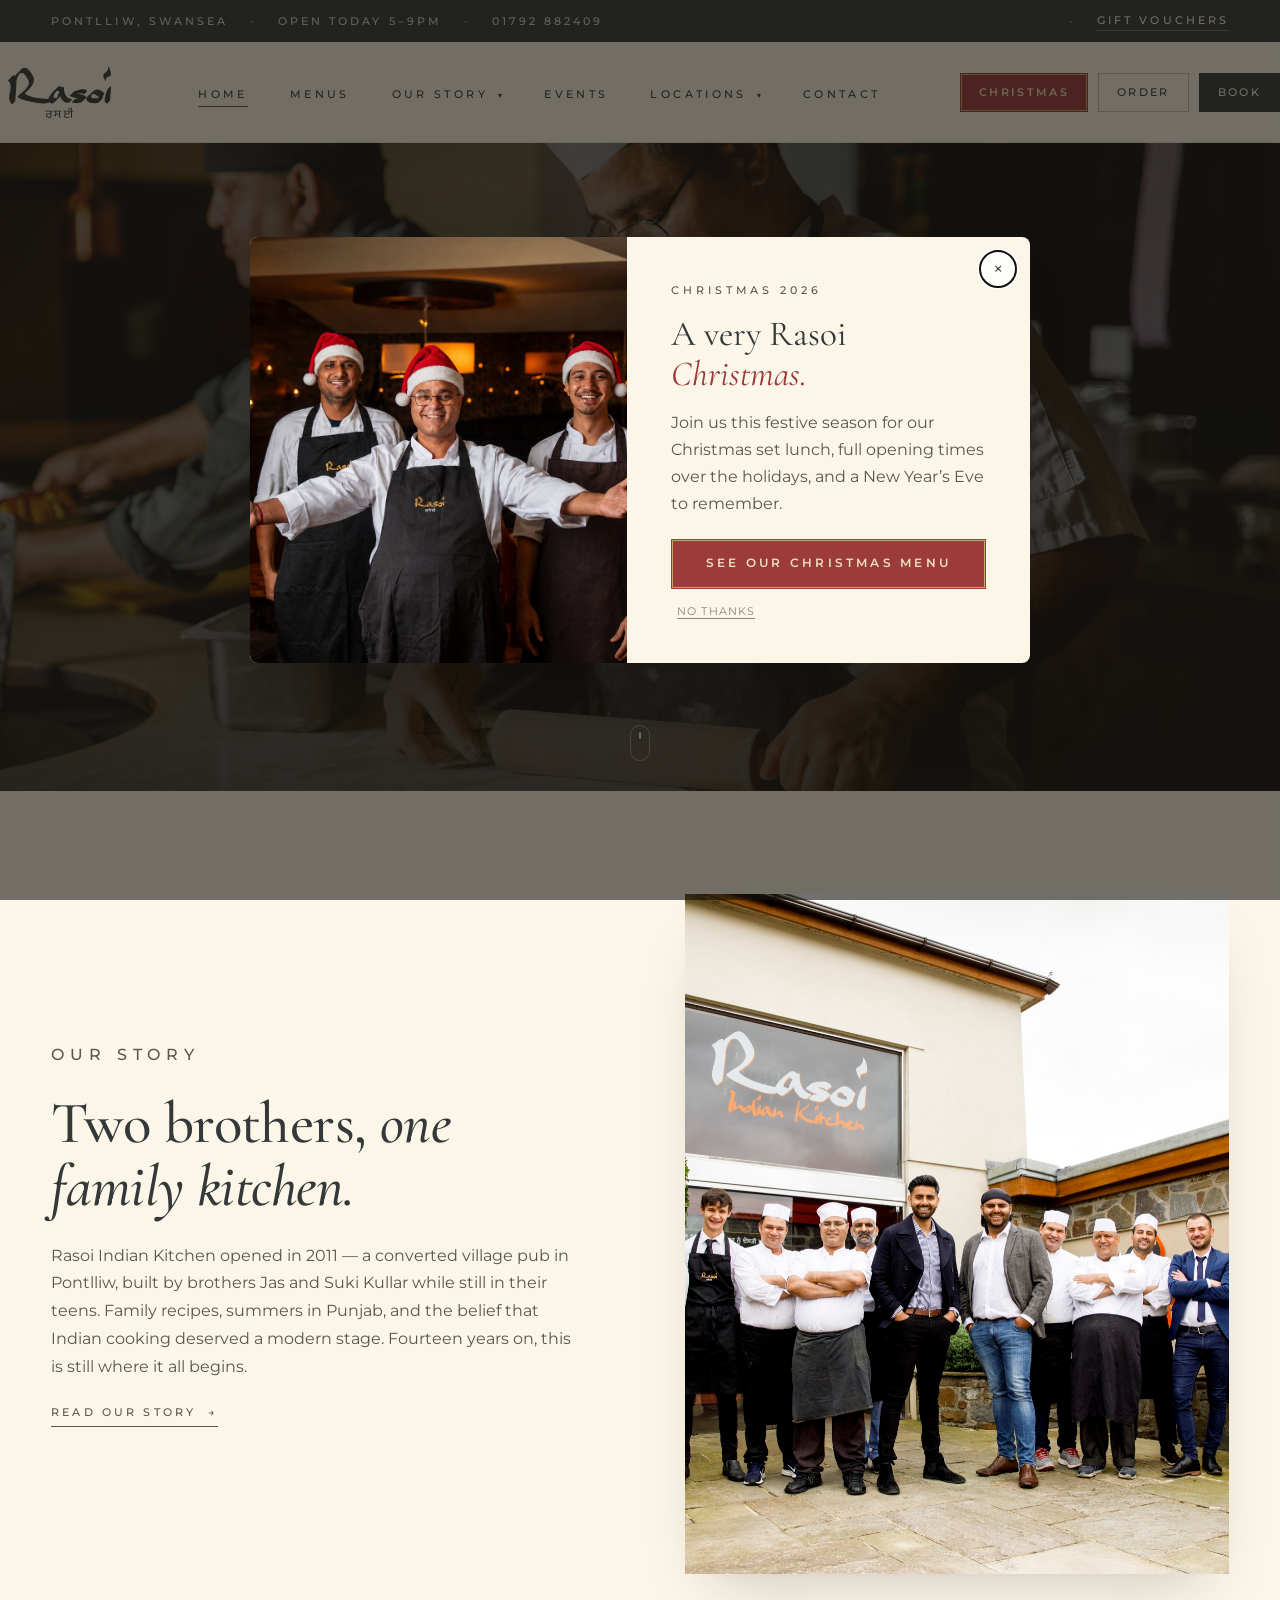
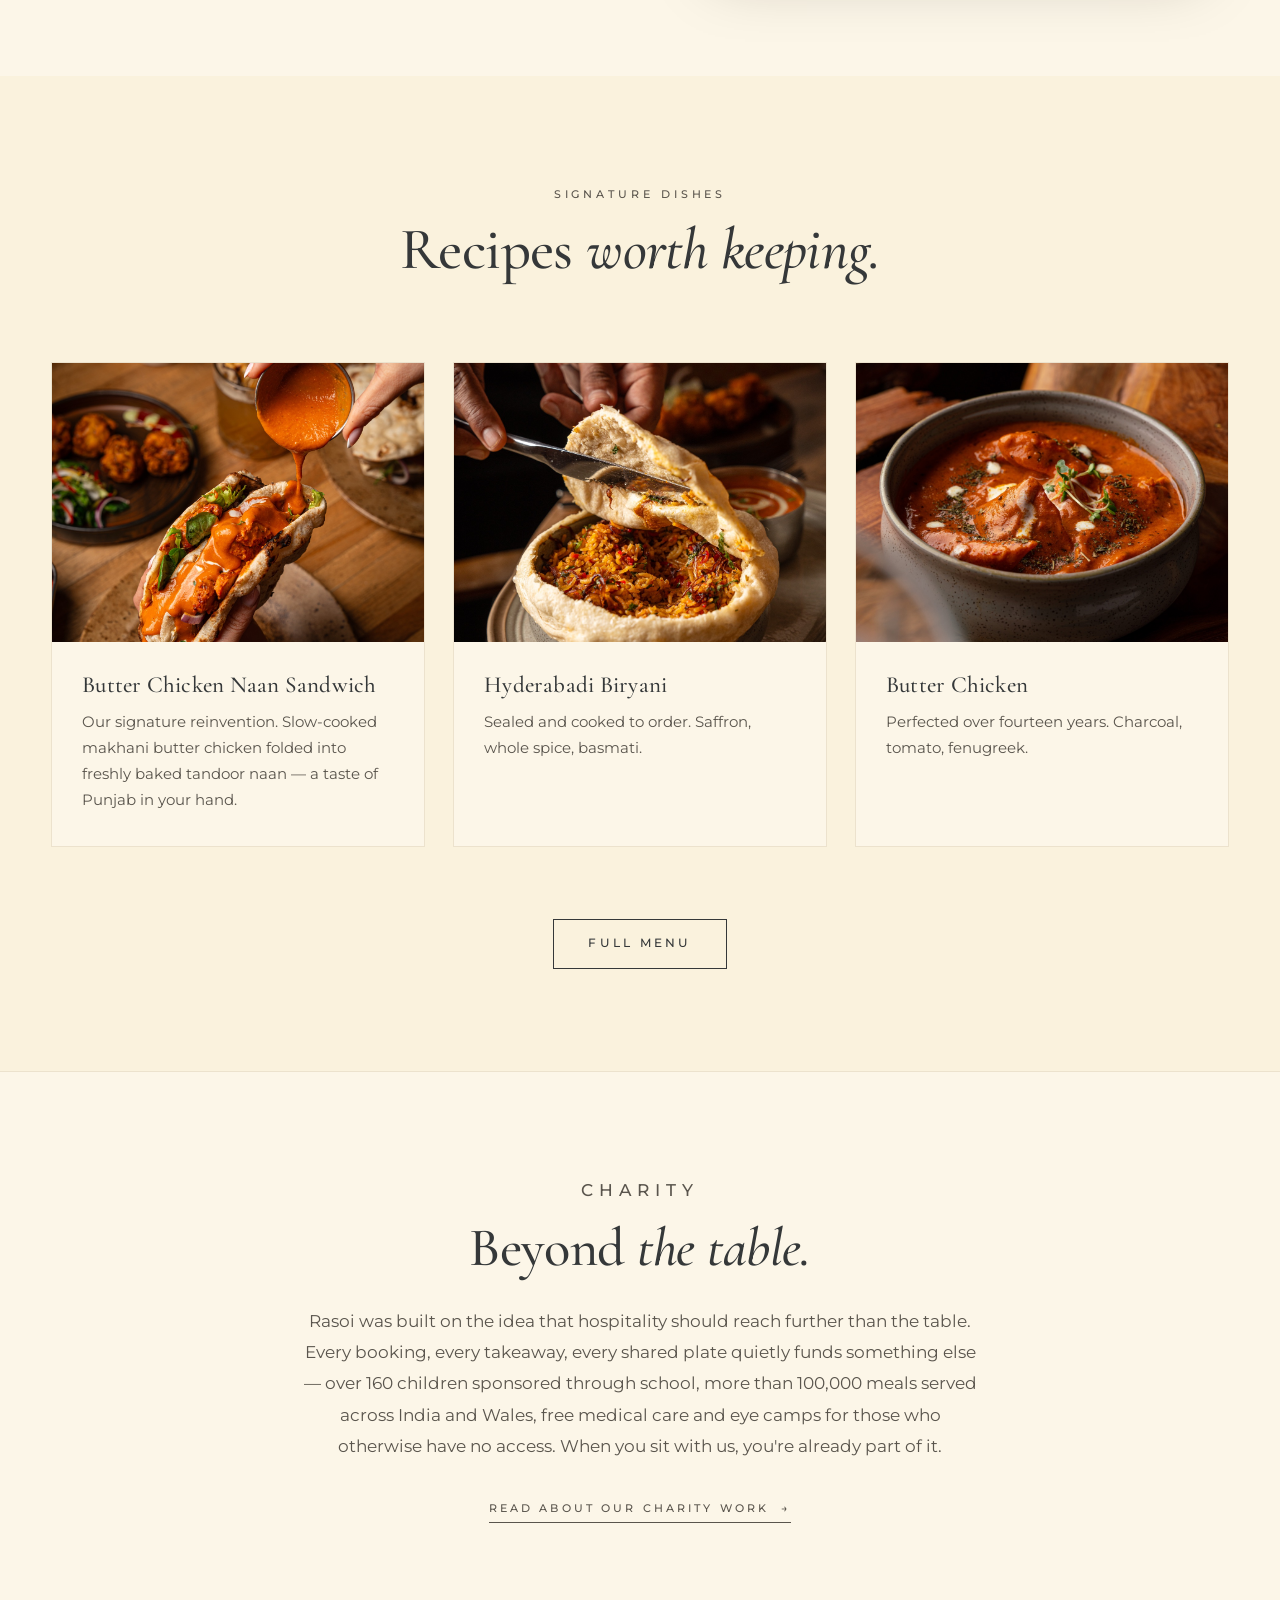
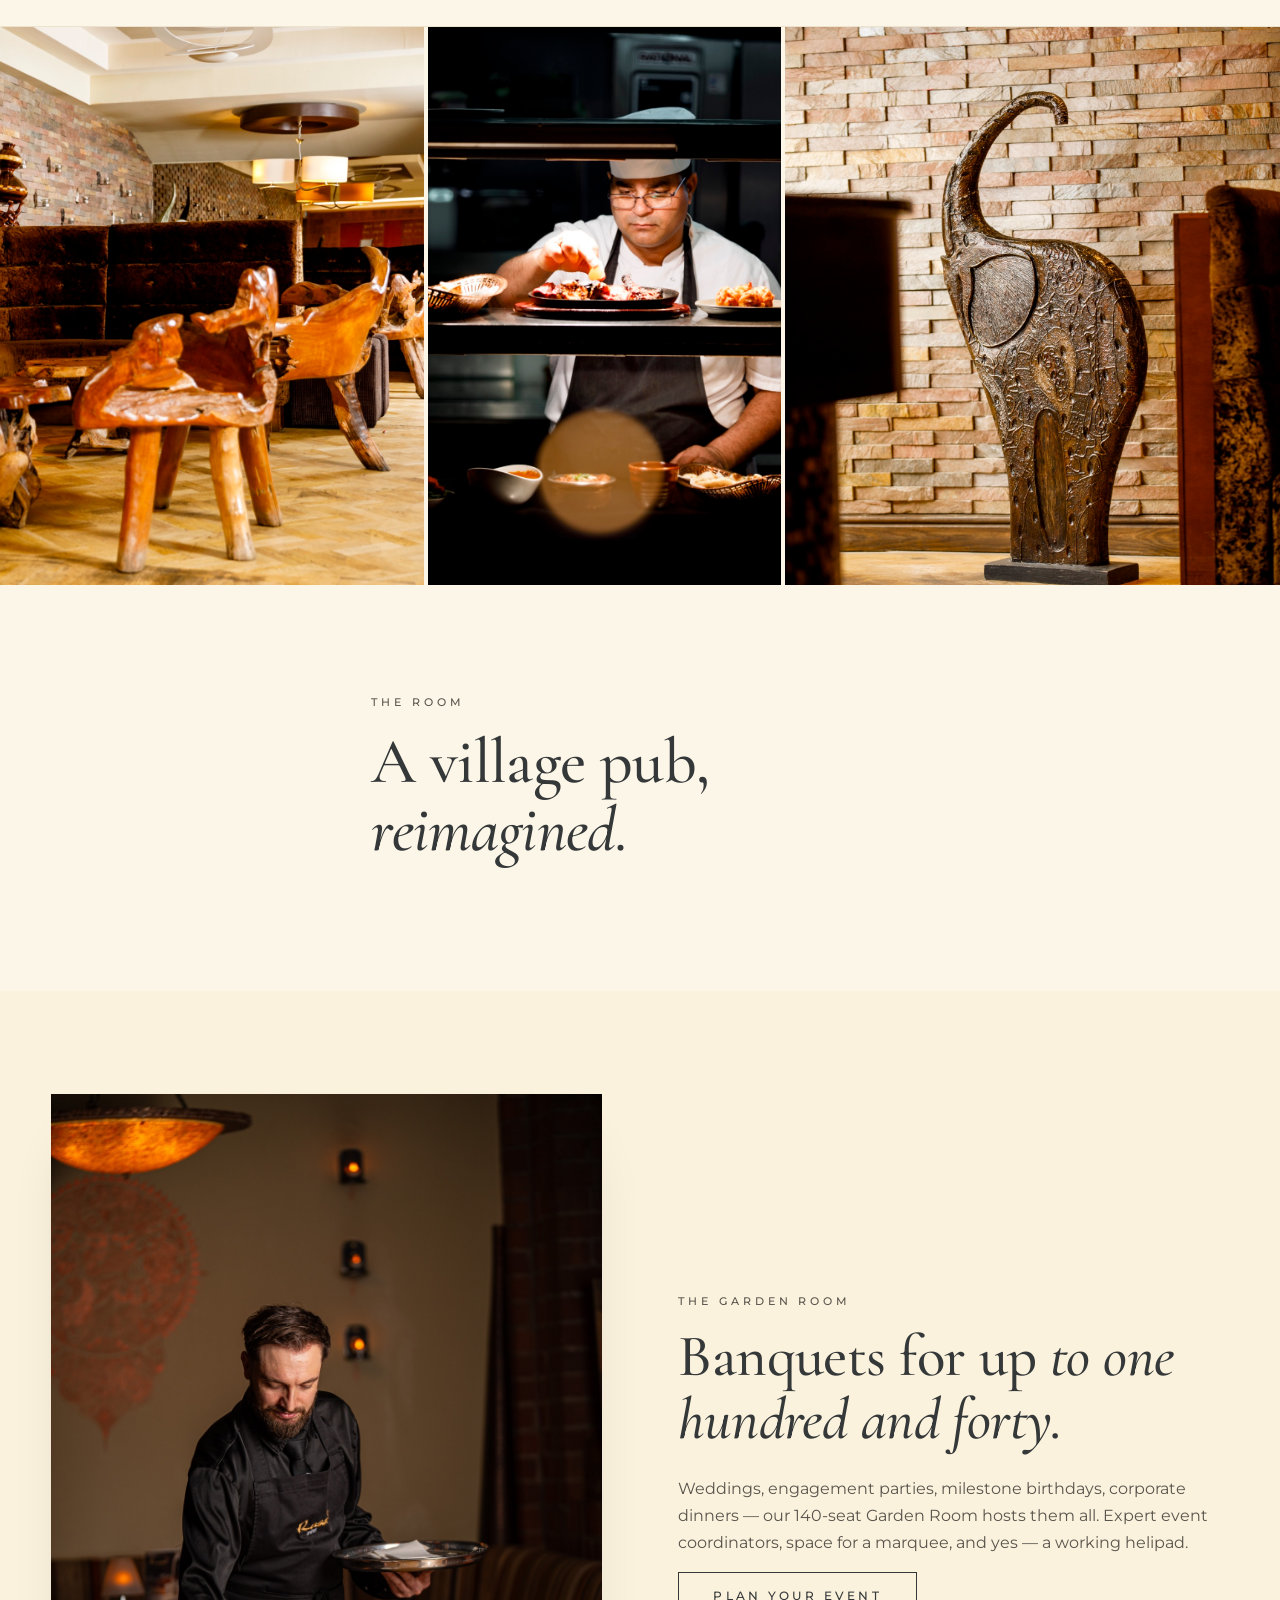
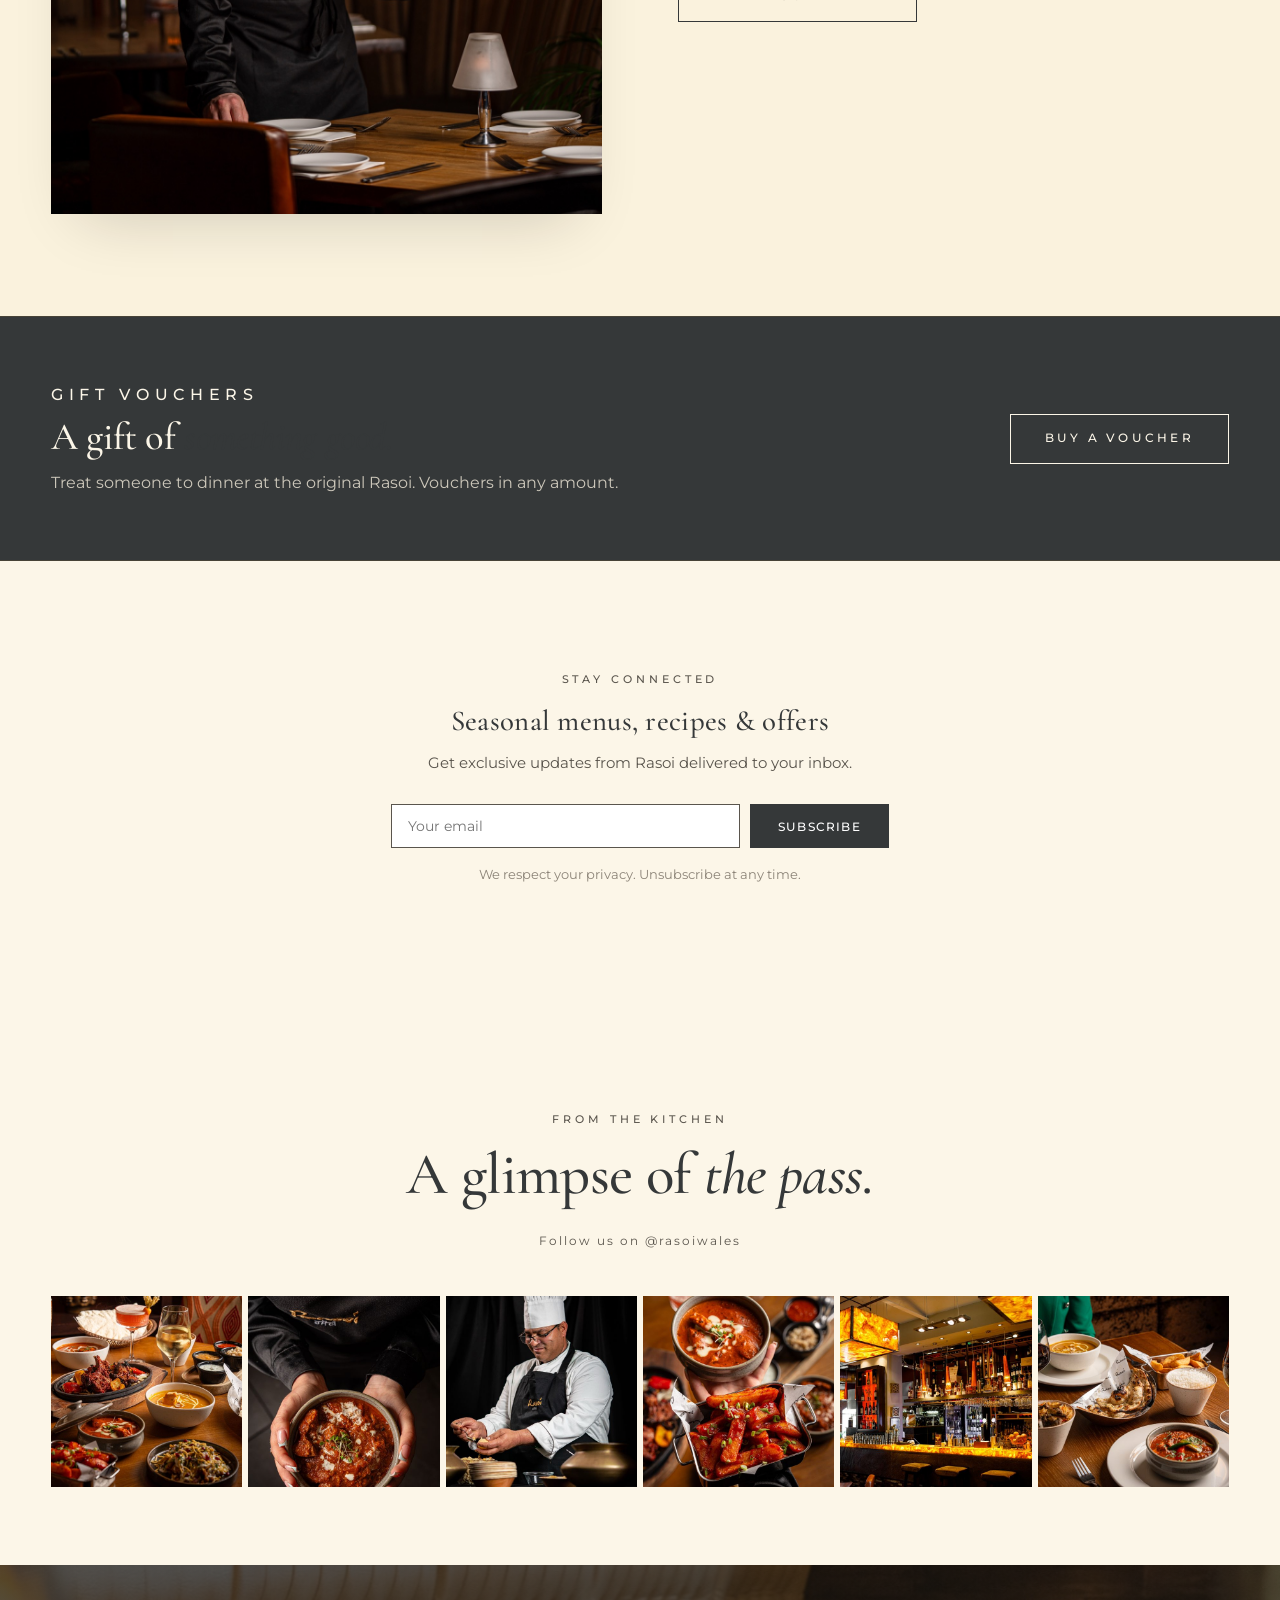
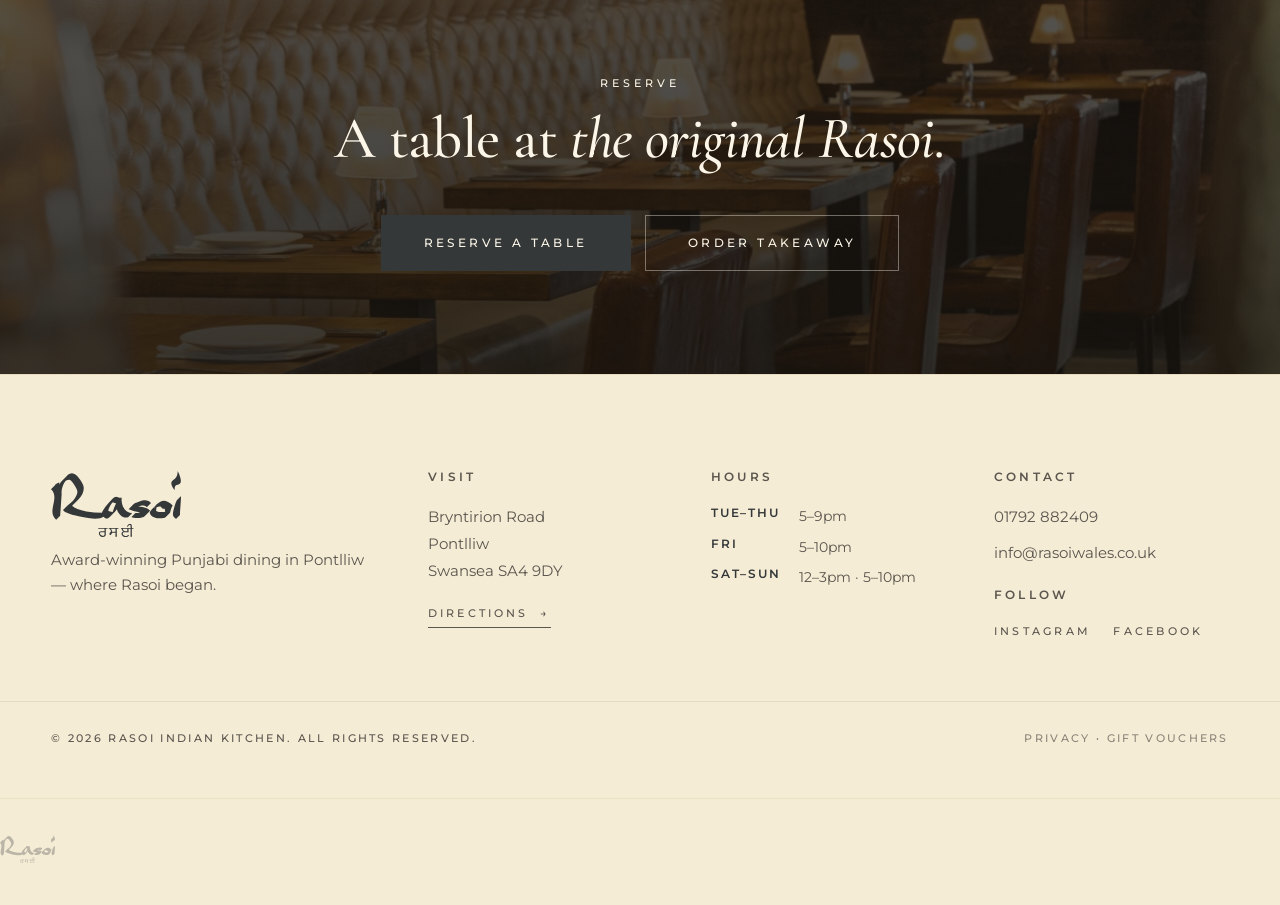
==== commit 39eeaba0: "Replace Behold Instagram widget with static photo grid Behold free plan hit its monthly view cap and" ====
--- a/index.html
+++ b/index.html
@@ -27,7 +27,7 @@
   <link rel="preconnect" href="https://fonts.googleapis.com" />
   <link rel="preconnect" href="https://fonts.gstatic.com" crossorigin />
   <link href="https://fonts.googleapis.com/css2?family=Cormorant+Garamond:ital,wght@0,400;0,500;0,600;1,400;1,500&family=Montserrat:wght@300;400;500;600&display=swap" rel="stylesheet" />
-  <link rel="stylesheet" href="assets/styles.css?v=16" />
+  <link rel="stylesheet" href="assets/styles.css?v=17" />
   <link rel="preload" as="image" href="assets/images/rasoi-113.jpg" fetchpriority="high" />
   <link rel="icon" type="image/png" href="assets/brand/Rasoi_GoldSanskrit.svg?v=2" />
 
@@ -302,7 +302,7 @@
     </div>
   </section>
 
-  <!-- From the Kitchen — live Instagram feed -->
+  <!-- From the Kitchen — static photo grid linking to Instagram -->
   <section class="instagram">
     <div class="container">
       <div class="section__head section__head--center">
@@ -310,19 +310,16 @@
         <h2 class="display">A glimpse of <em>the pass.</em></h2>
         <p class="instagram__handle">Follow us on <a href="https://instagram.com/rasoiwales" target="_blank" rel="noopener">@rasoiwales</a></p>
       </div>
-      <div class="instagram__feed">
-        <behold-widget feed-id="x64u3pQoGtonaiH47gKL"></behold-widget>
-      </div>
-    </div>
-  </section>
-  <script>
-    (() => {
-      const d = document, s = d.createElement("script");
-      s.type = "module";
-      s.src = "https://w.behold.so/widget.js";
-      d.head.append(s);
-    })();
-  </script>
+      <div class="instagram__grid instagram__feed">
+        <a class="insta-tile" href="https://instagram.com/rasoiwales" target="_blank" rel="noopener" aria-label="A spread of tandoori grills, curries and cocktails — view on Instagram"><img src="assets/images/feed/food-tandoor-sq.jpg" alt="A spread of tandoori grills, curries and cocktails" width="600" height="600" loading="lazy" /><span class="insta-tile__icon" aria-hidden="true"><svg viewBox="0 0 24 24" width="28" height="28" fill="none" stroke="currentColor" stroke-width="1.5"><rect x="3" y="3" width="18" height="18" rx="5"/><circle cx="12" cy="12" r="4"/><circle cx="17.5" cy="6.5" r="0.8" fill="currentColor"/></svg></span></a>
+        <a class="insta-tile" href="https://instagram.com/rasoiwales" target="_blank" rel="noopener" aria-label="Butter chicken served in a copper bowl — view on Instagram"><img src="assets/images/feed/food-curry-sq.jpg" alt="Butter chicken served in a copper bowl" width="600" height="600" loading="lazy" /><span class="insta-tile__icon" aria-hidden="true"><svg viewBox="0 0 24 24" width="28" height="28" fill="none" stroke="currentColor" stroke-width="1.5"><rect x="3" y="3" width="18" height="18" rx="5"/><circle cx="12" cy="12" r="4"/><circle cx="17.5" cy="6.5" r="0.8" fill="currentColor"/></svg></span></a>
+        <a class="insta-tile" href="https://instagram.com/rasoiwales" target="_blank" rel="noopener" aria-label="Chef plating up at the pass — view on Instagram"><img src="assets/images/feed/rasoi-133-sq.jpg" alt="Chef plating up at the pass" width="600" height="600" loading="lazy" /><span class="insta-tile__icon" aria-hidden="true"><svg viewBox="0 0 24 24" width="28" height="28" fill="none" stroke="currentColor" stroke-width="1.5"><rect x="3" y="3" width="18" height="18" rx="5"/><circle cx="12" cy="12" r="4"/><circle cx="17.5" cy="6.5" r="0.8" fill="currentColor"/></svg></span></a>
+        <a class="insta-tile" href="https://instagram.com/rasoiwales" target="_blank" rel="noopener" aria-label="Masala chips with curries and dips — view on Instagram"><img src="assets/images/feed/food-platter-sq.jpg" alt="Masala chips with curries and dips" width="600" height="600" loading="lazy" /><span class="insta-tile__icon" aria-hidden="true"><svg viewBox="0 0 24 24" width="28" height="28" fill="none" stroke="currentColor" stroke-width="1.5"><rect x="3" y="3" width="18" height="18" rx="5"/><circle cx="12" cy="12" r="4"/><circle cx="17.5" cy="6.5" r="0.8" fill="currentColor"/></svg></span></a>
+        <a class="insta-tile" href="https://instagram.com/rasoiwales" target="_blank" rel="noopener" aria-label="The amber-lit bar at Rasoi — view on Instagram"><img src="assets/images/feed/bar-glow-sq.jpg" alt="The amber-lit bar at Rasoi" width="600" height="600" loading="lazy" /><span class="insta-tile__icon" aria-hidden="true"><svg viewBox="0 0 24 24" width="28" height="28" fill="none" stroke="currentColor" stroke-width="1.5"><rect x="3" y="3" width="18" height="18" rx="5"/><circle cx="12" cy="12" r="4"/><circle cx="17.5" cy="6.5" r="0.8" fill="currentColor"/></svg></span></a>
+        <a class="insta-tile" href="https://instagram.com/rasoiwales" target="_blank" rel="noopener" aria-label="Lunch with naan, rice and curry — view on Instagram"><img src="assets/images/feed/lunch-spread-sq.jpg" alt="Lunch with naan, rice and curry" width="600" height="600" loading="lazy" /><span class="insta-tile__icon" aria-hidden="true"><svg viewBox="0 0 24 24" width="28" height="28" fill="none" stroke="currentColor" stroke-width="1.5"><rect x="3" y="3" width="18" height="18" rx="5"/><circle cx="12" cy="12" r="4"/><circle cx="17.5" cy="6.5" r="0.8" fill="currentColor"/></svg></span></a>
+      </div>
+    </div>
+  </section>
 
   <!-- Booking / CTA -->
   <section class="section book" id="book">
--- a/assets/styles.css
+++ b/assets/styles.css
@@ -1058,16 +1058,7 @@
 .insta-tile:hover::after { background: rgba(26,23,18,0.35); }
 .insta-tile:hover .insta-tile__icon { opacity: 1; }
 
-/* Live Instagram feed via Behold */
-.instagram__feed {
-  margin-top: 36px;
-}
-.instagram__feed behold-widget {
-  display: block;
-  width: 100%;
-  --behold-row-gap: 6px;
-  --behold-column-gap: 6px;
-}
+.instagram__feed { margin-top: 36px; }
 
 /* -------- Book CTA -------- */
 .book {
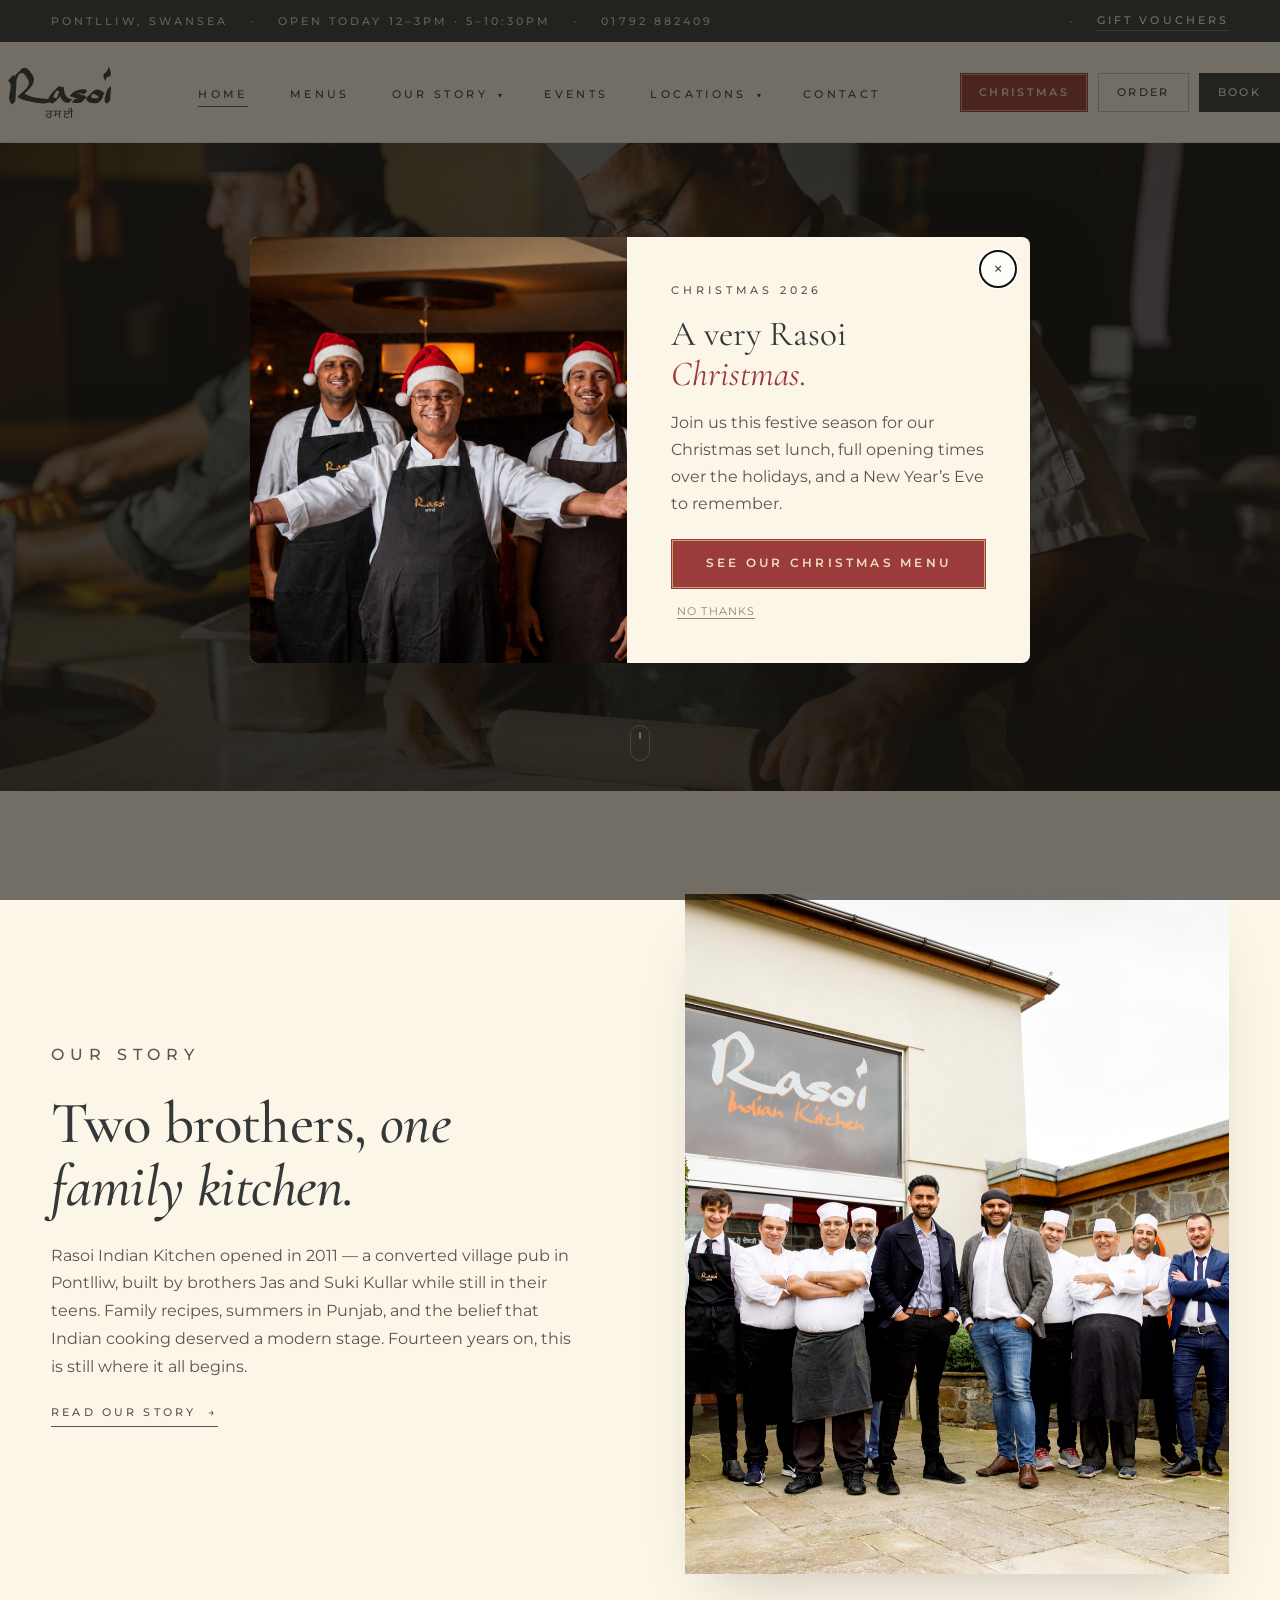
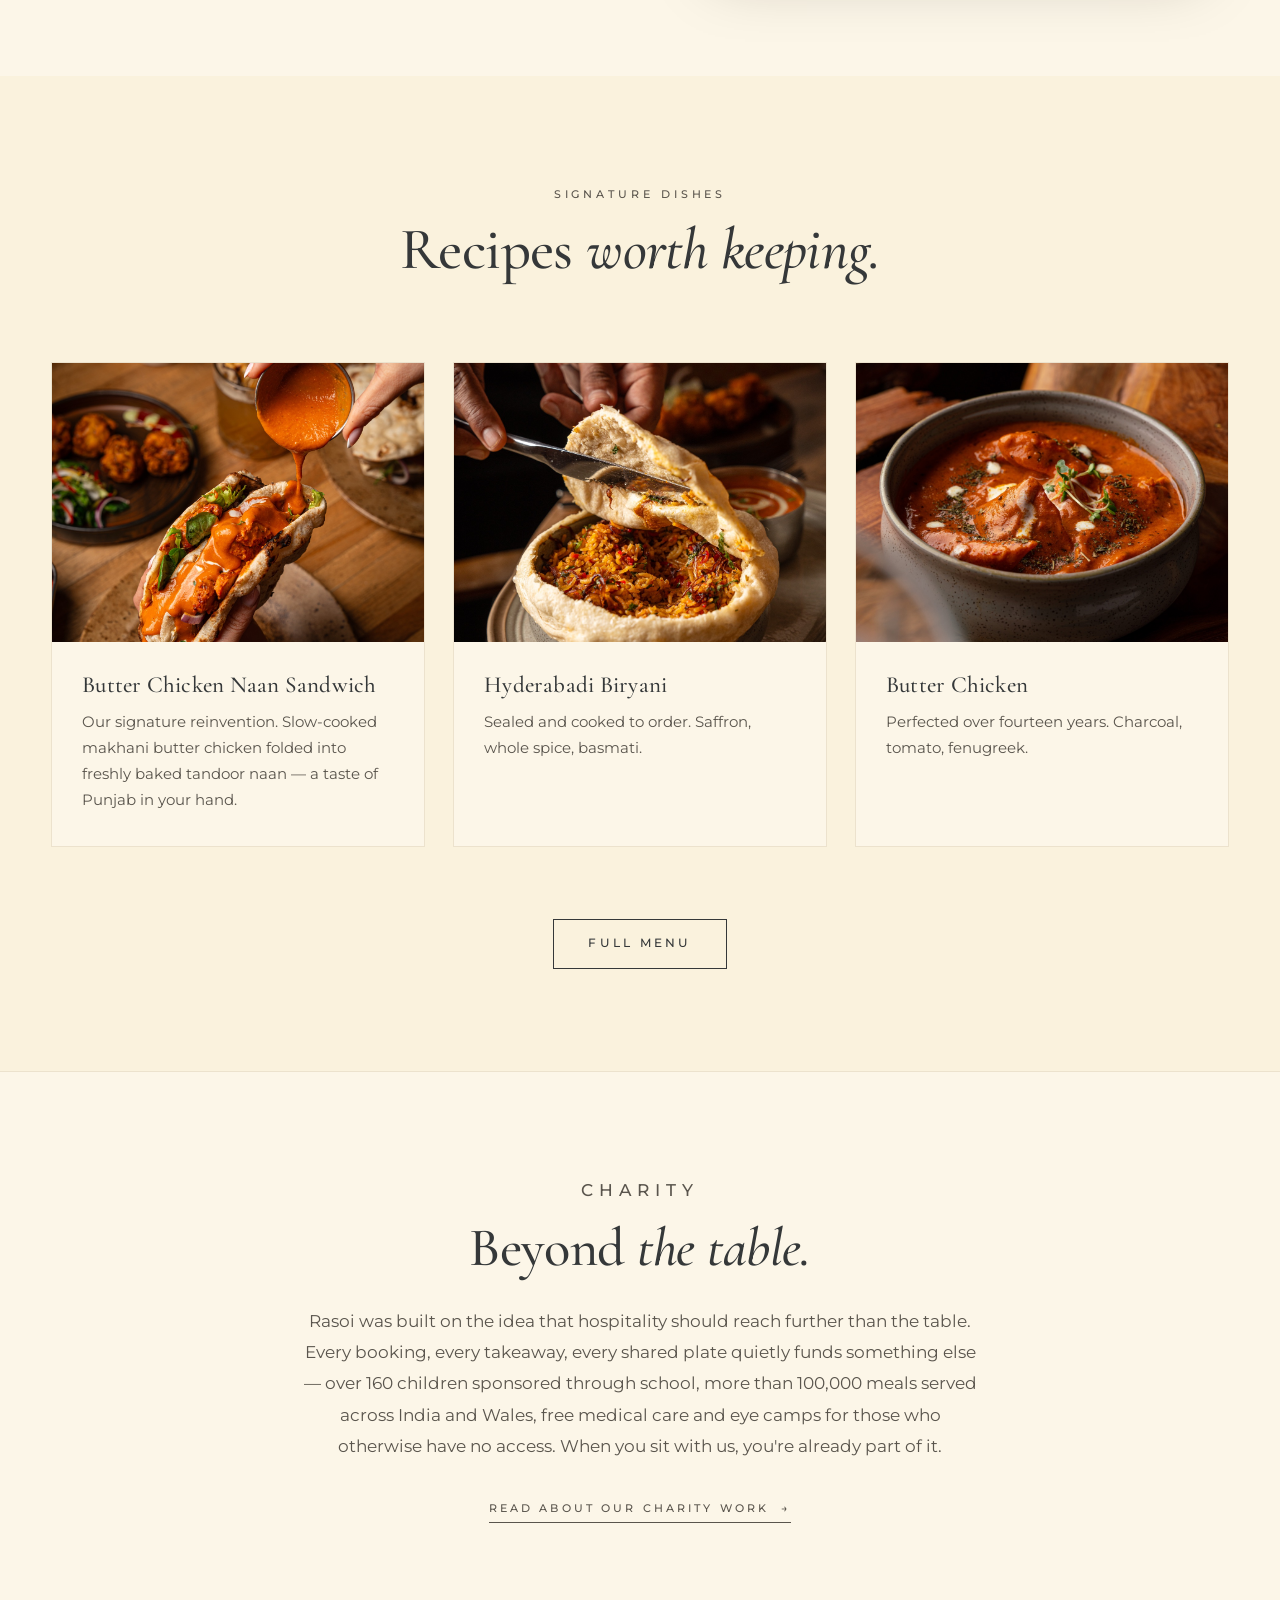
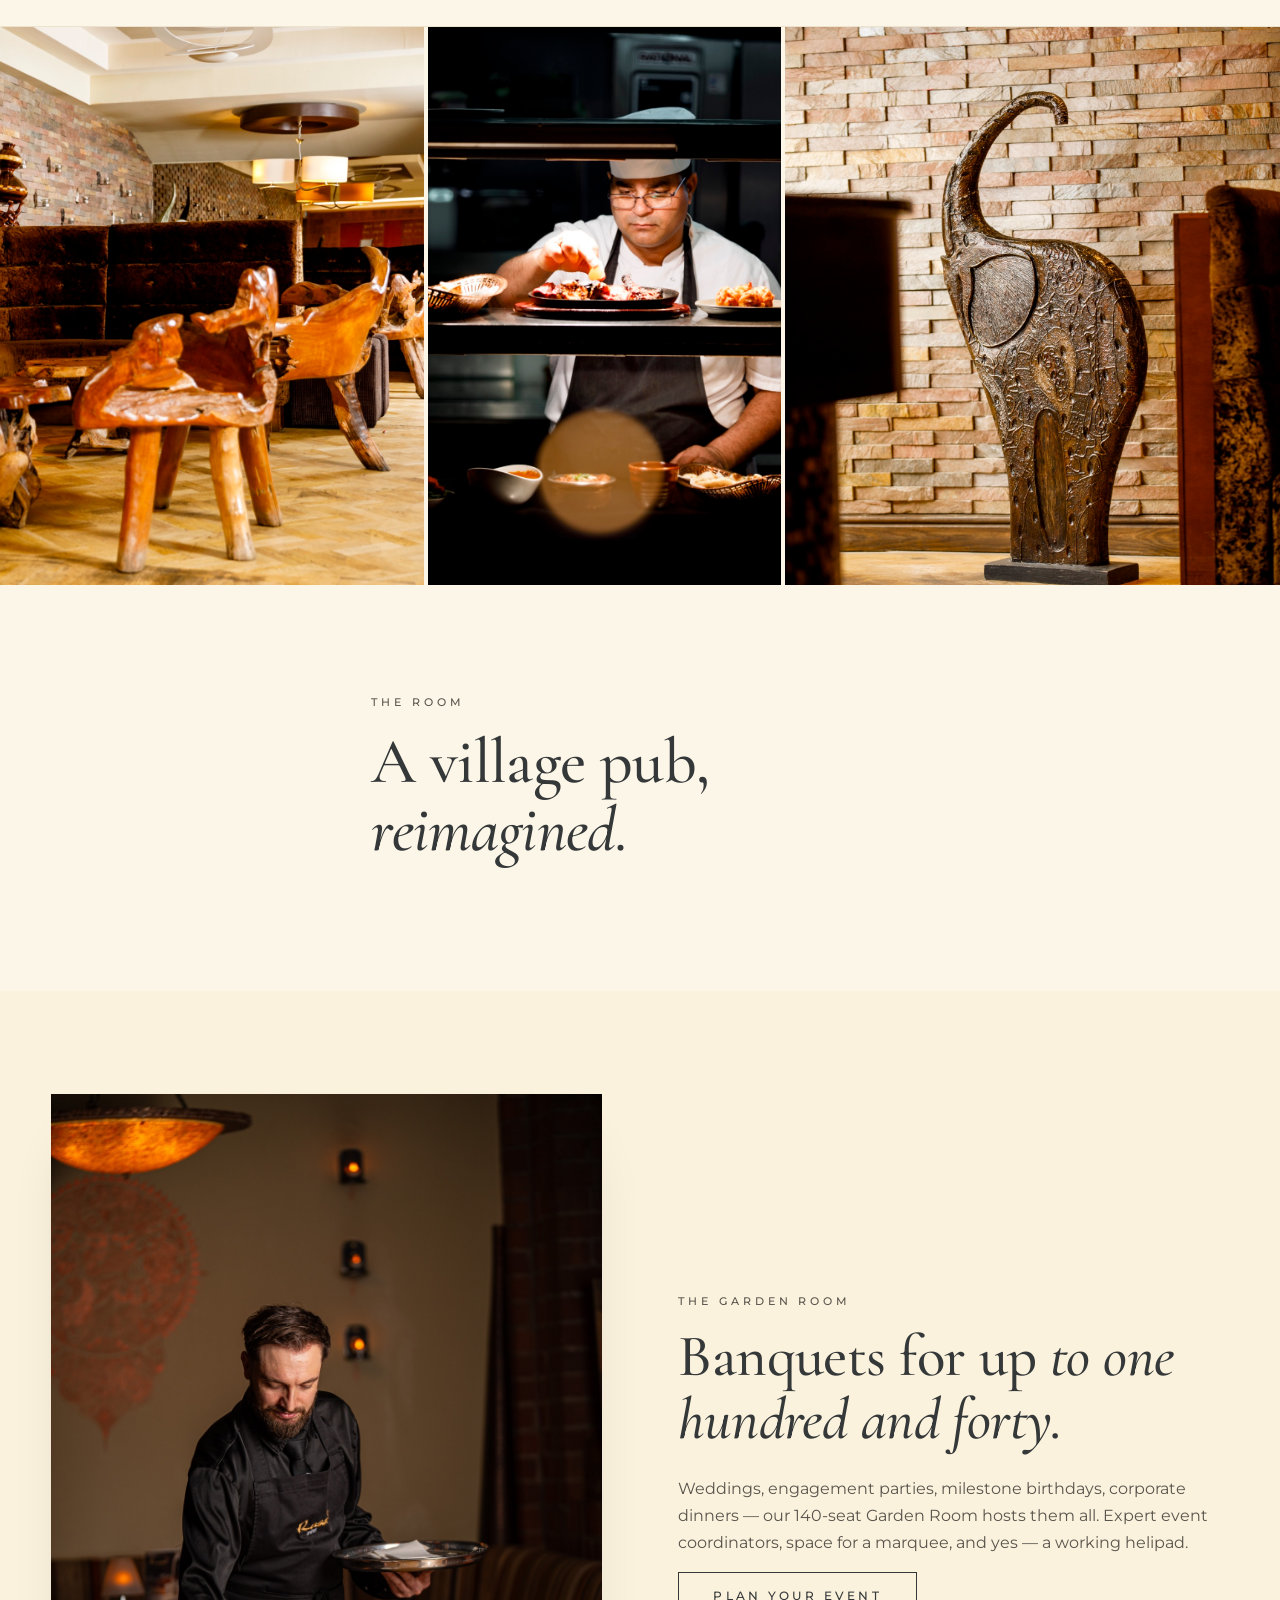
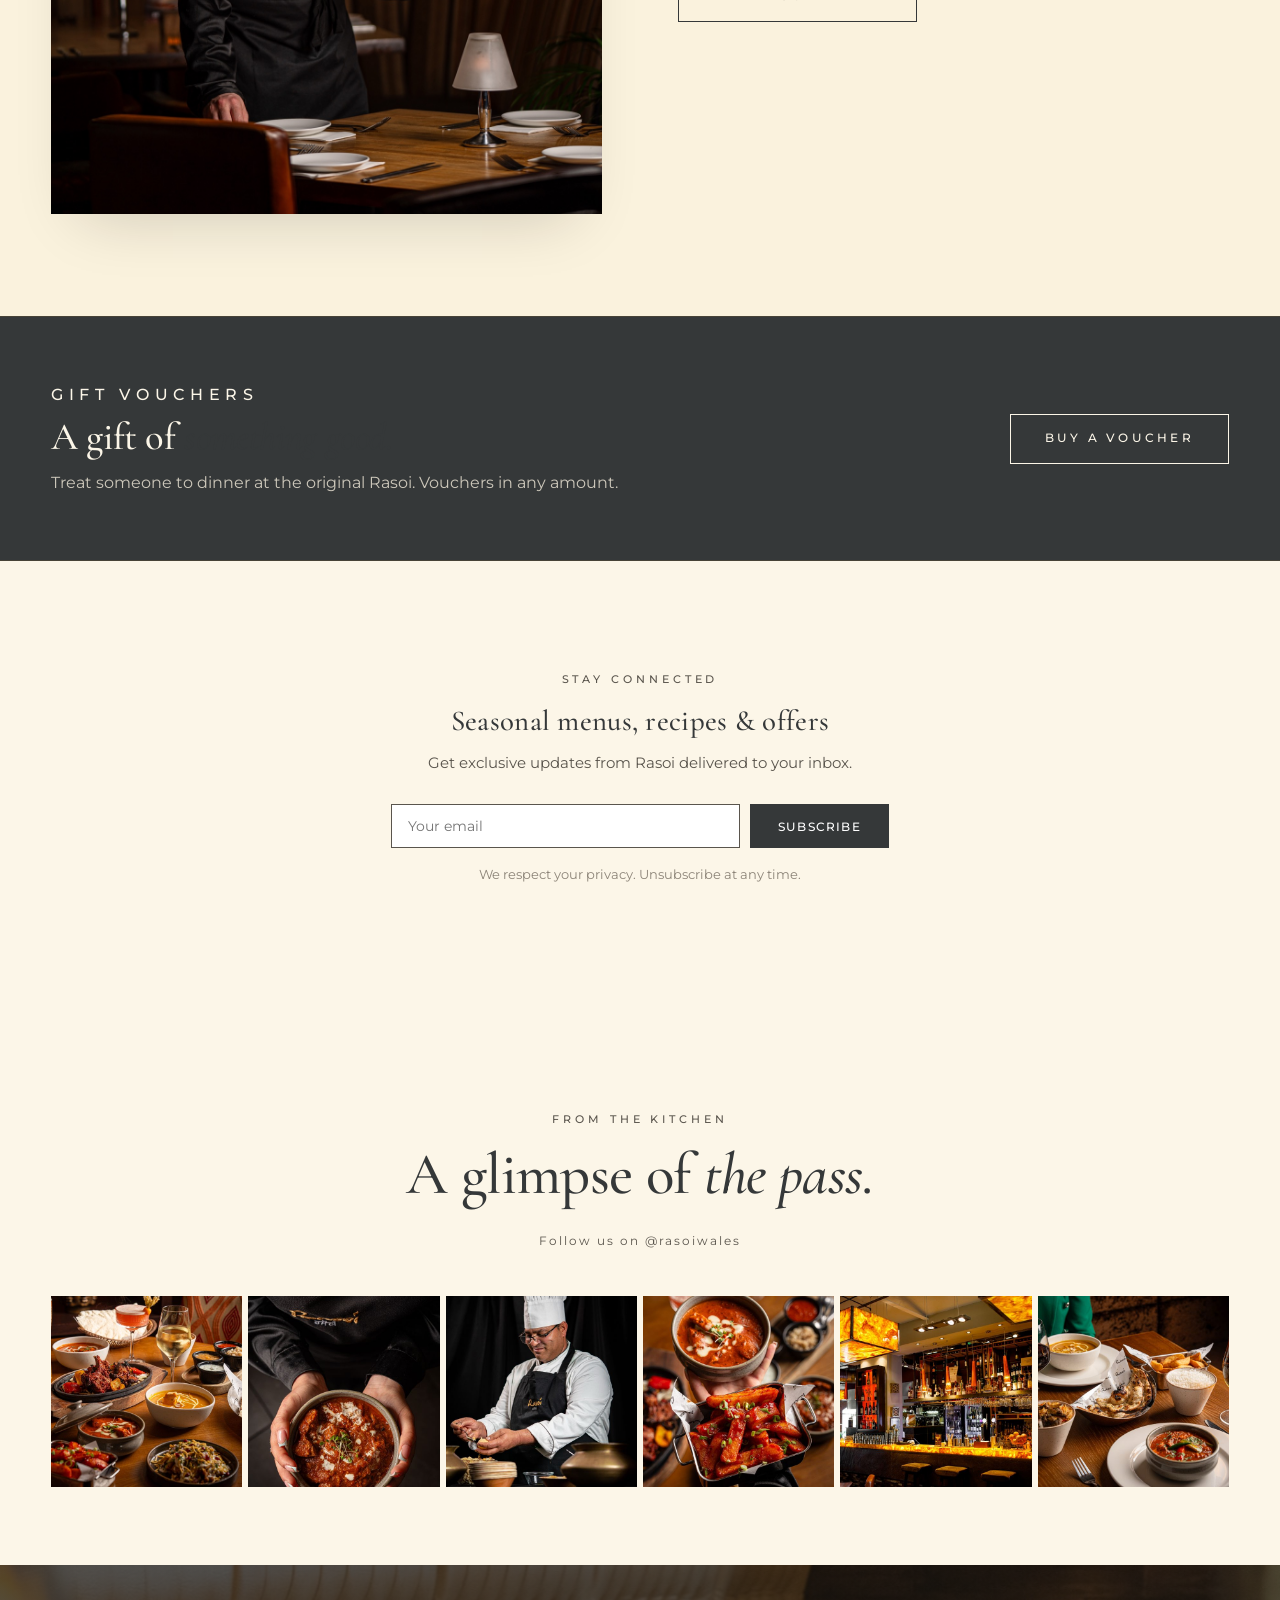
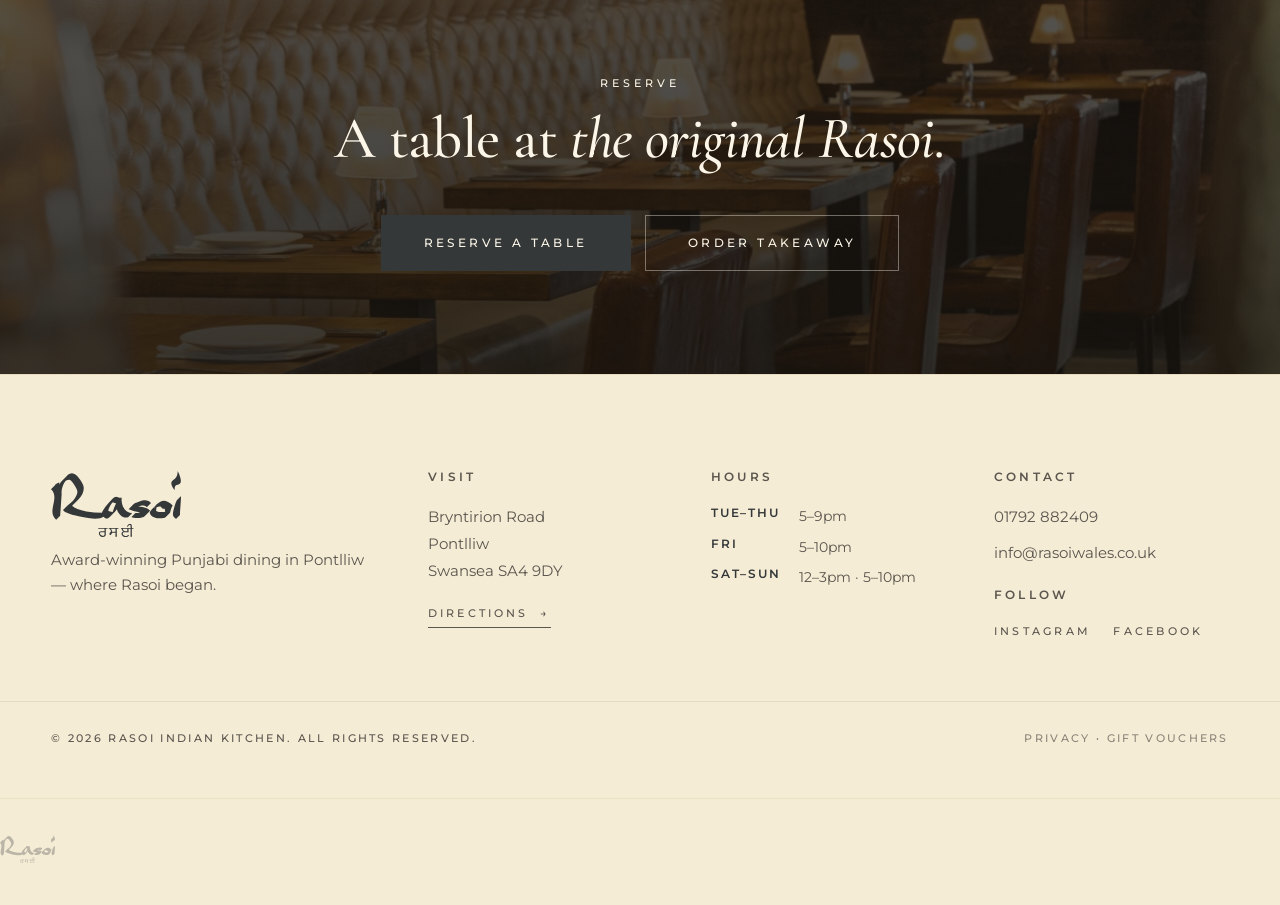
==== commit f9a2afde: "Show real opening times for today in the top bar 'Open today 5-9pm' was hardcoded on every page, so " ====
--- a/index.html
+++ b/index.html
@@ -102,7 +102,7 @@
     <div class="container utility-bar__inner">
       <span class="utility-bar__item">Pontlliw, Swansea</span>
       <span class="utility-bar__divider">•</span>
-      <span class="utility-bar__item">Open today 5–9pm</span>
+      <span class="utility-bar__item" data-open-today>Open Tuesday–Sunday</span>
       <span class="utility-bar__divider">•</span>
       <a class="utility-bar__item" href="tel:01792882409">01792 882409</a>
       <span class="utility-bar__divider utility-bar__divider--push">•</span>
@@ -399,6 +399,6 @@
     });
   </script>
 
-  <script src="assets/script.js?v=17"></script>
+  <script src="assets/script.js?v=18"></script>
 </body>
 </html>
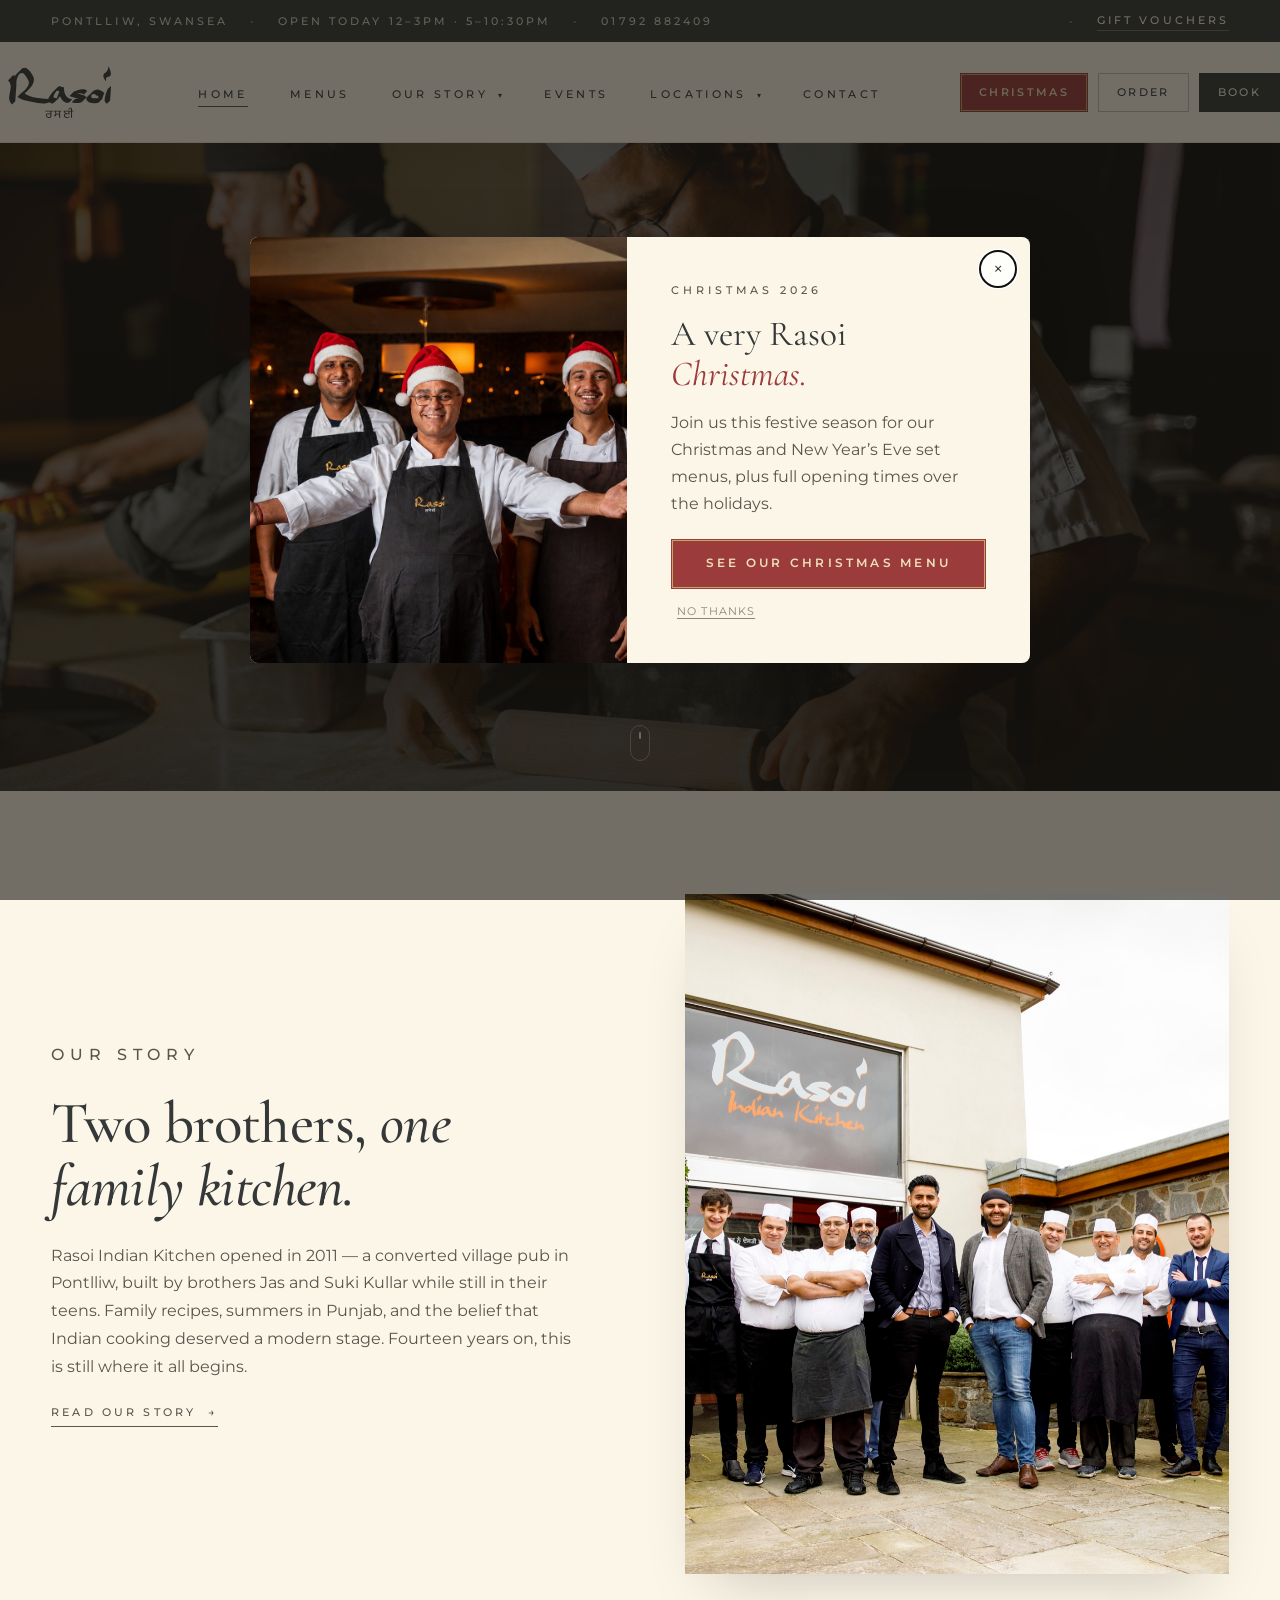
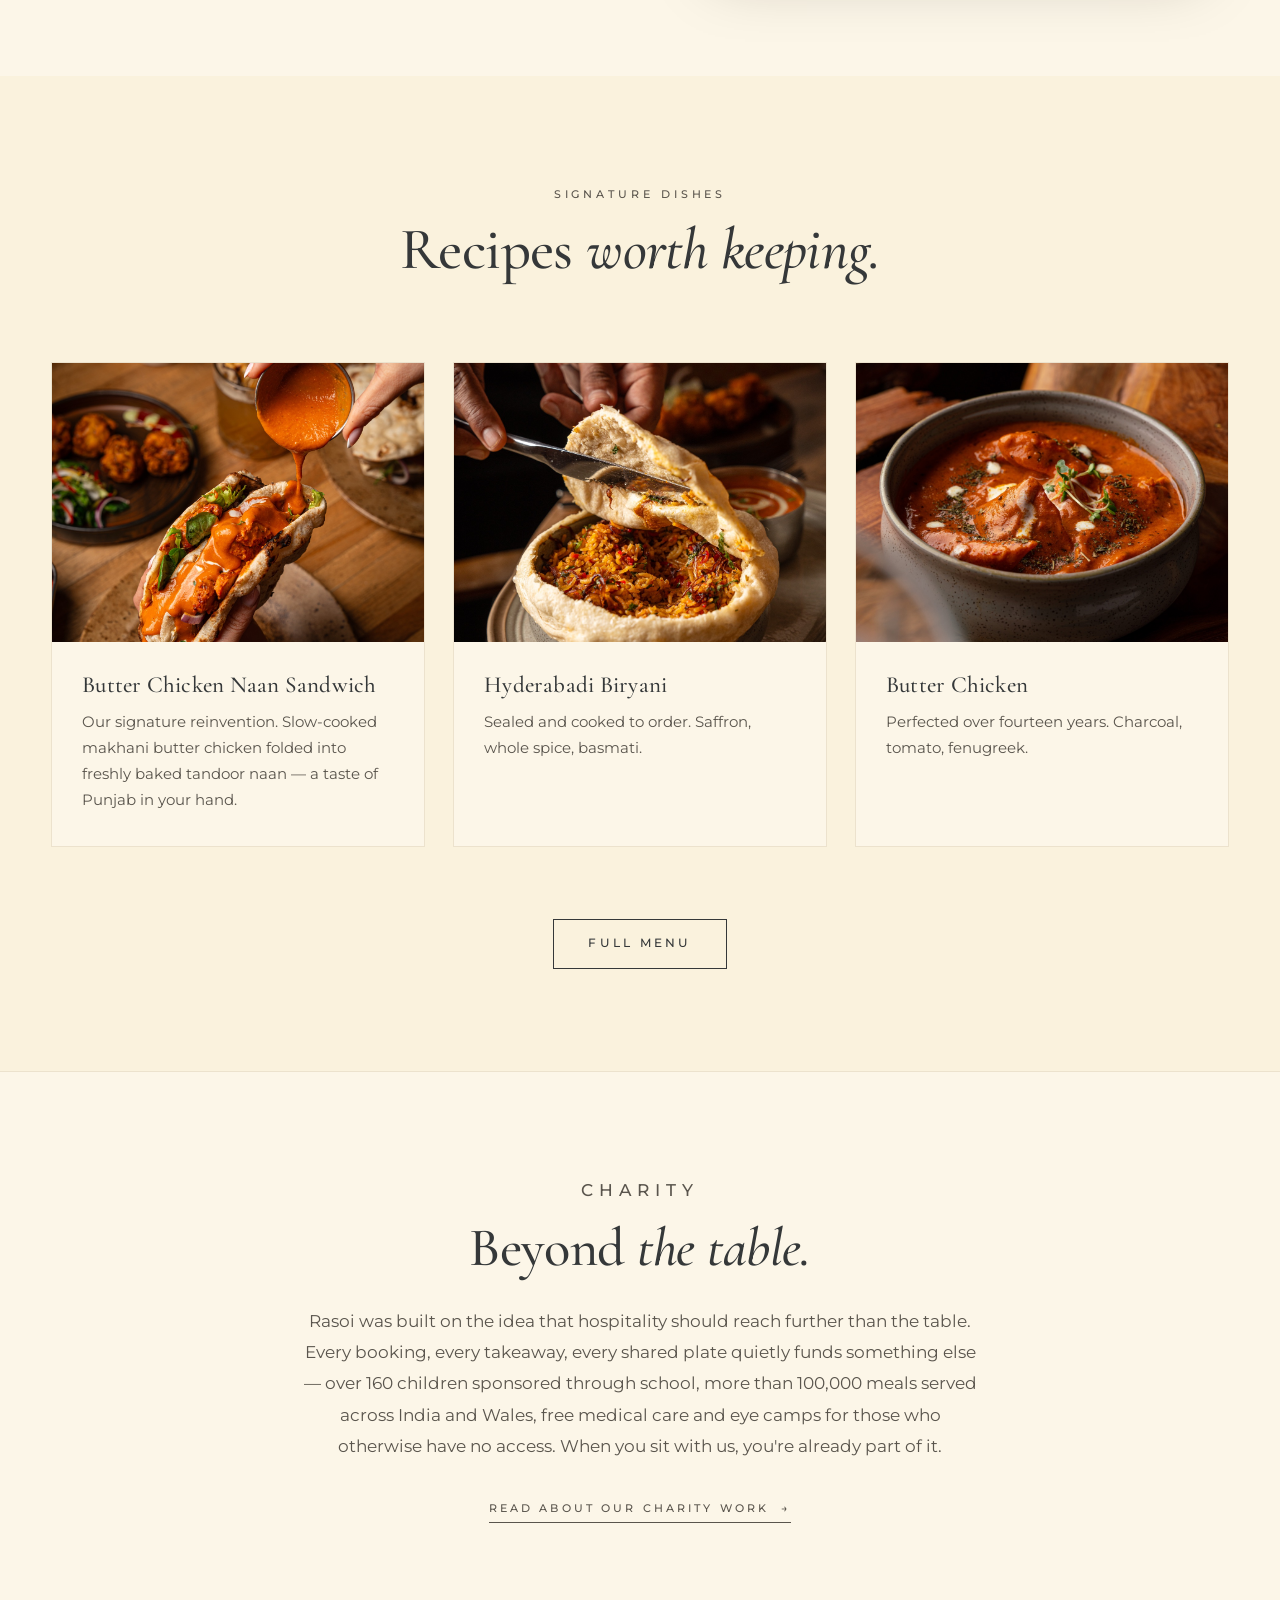
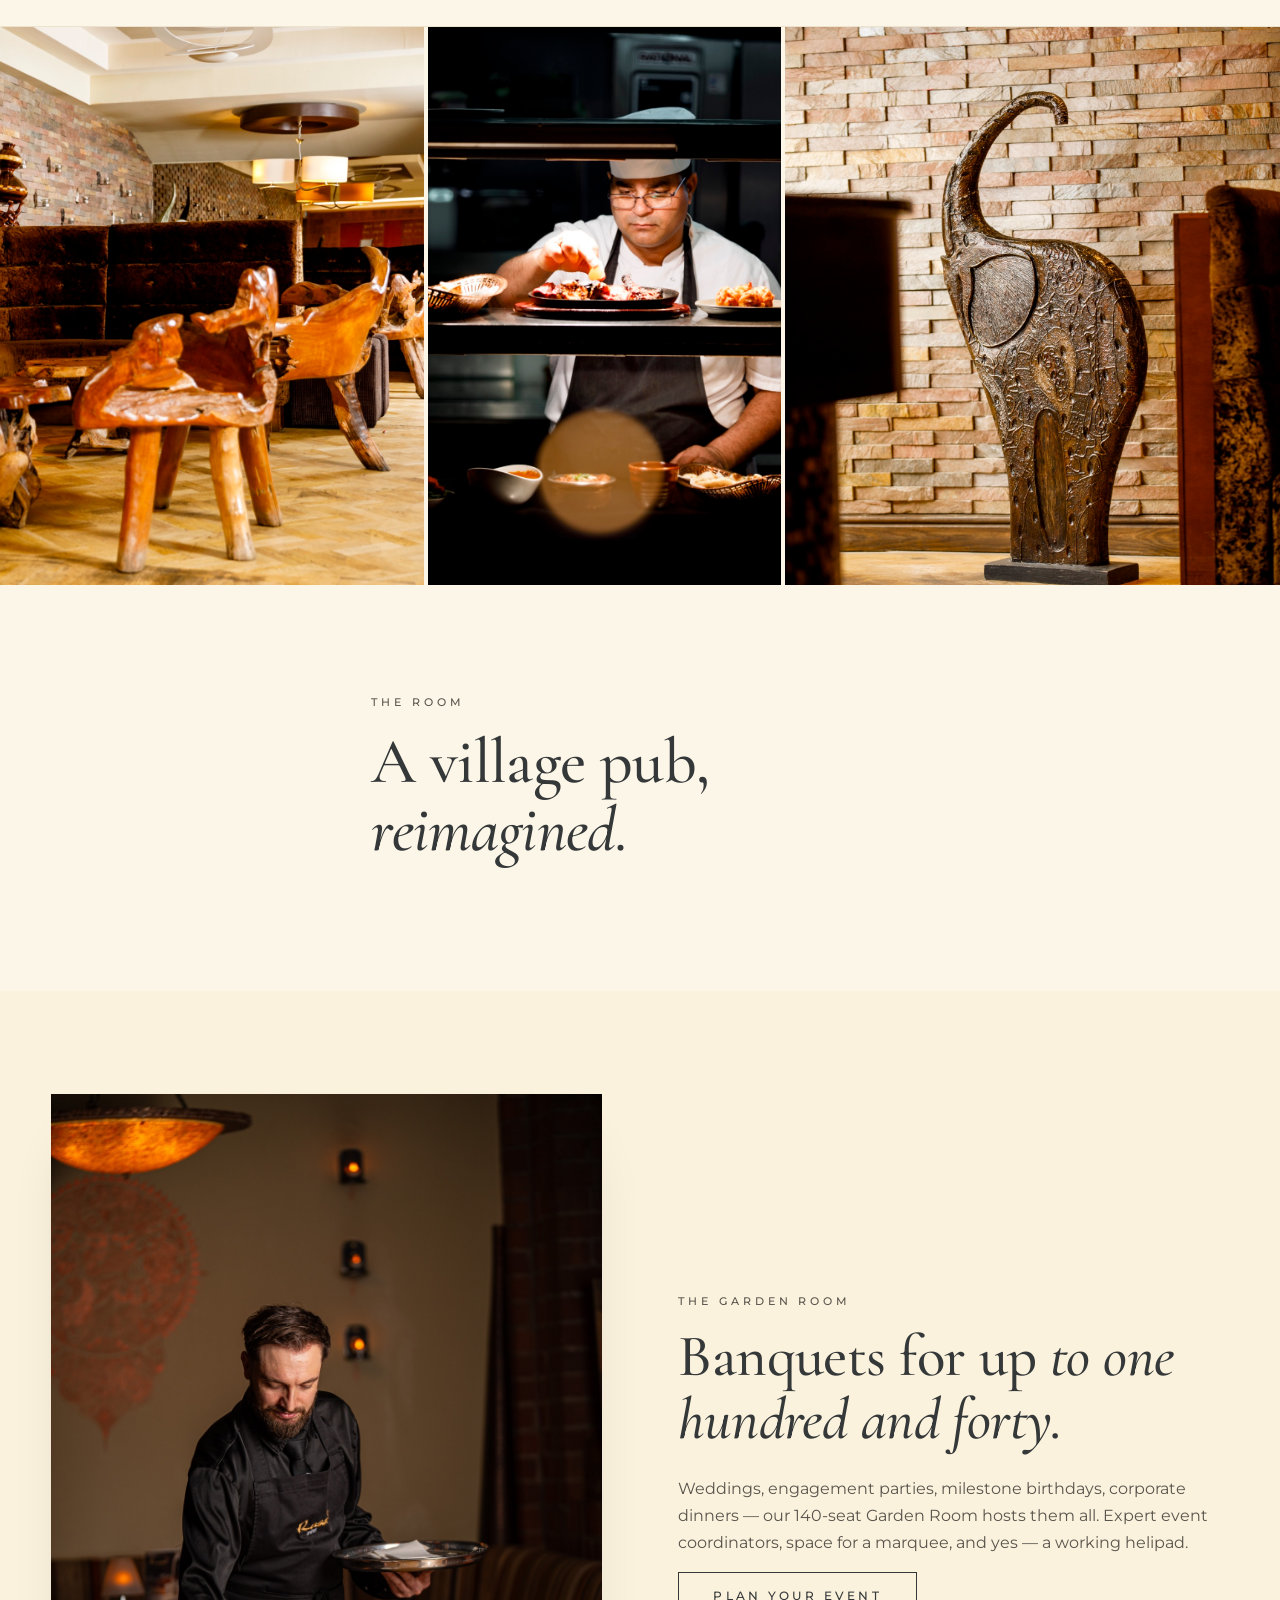
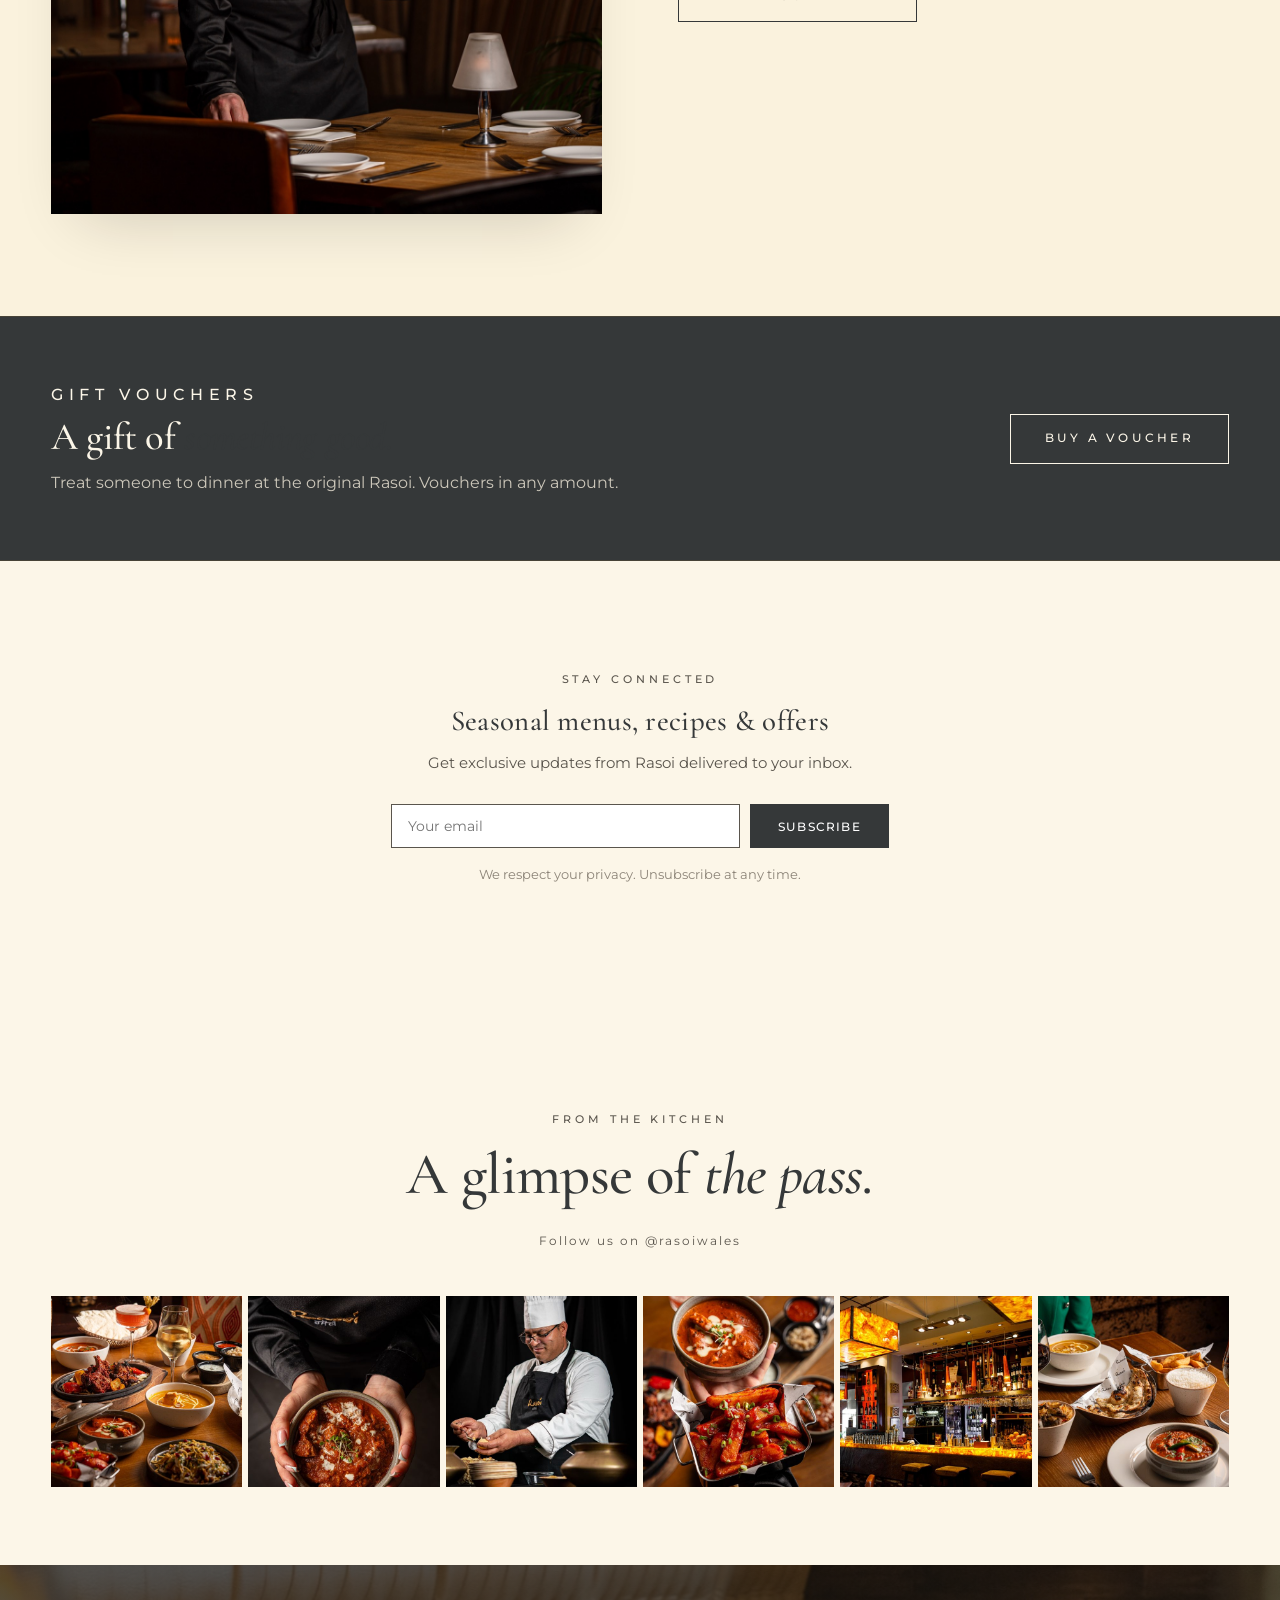
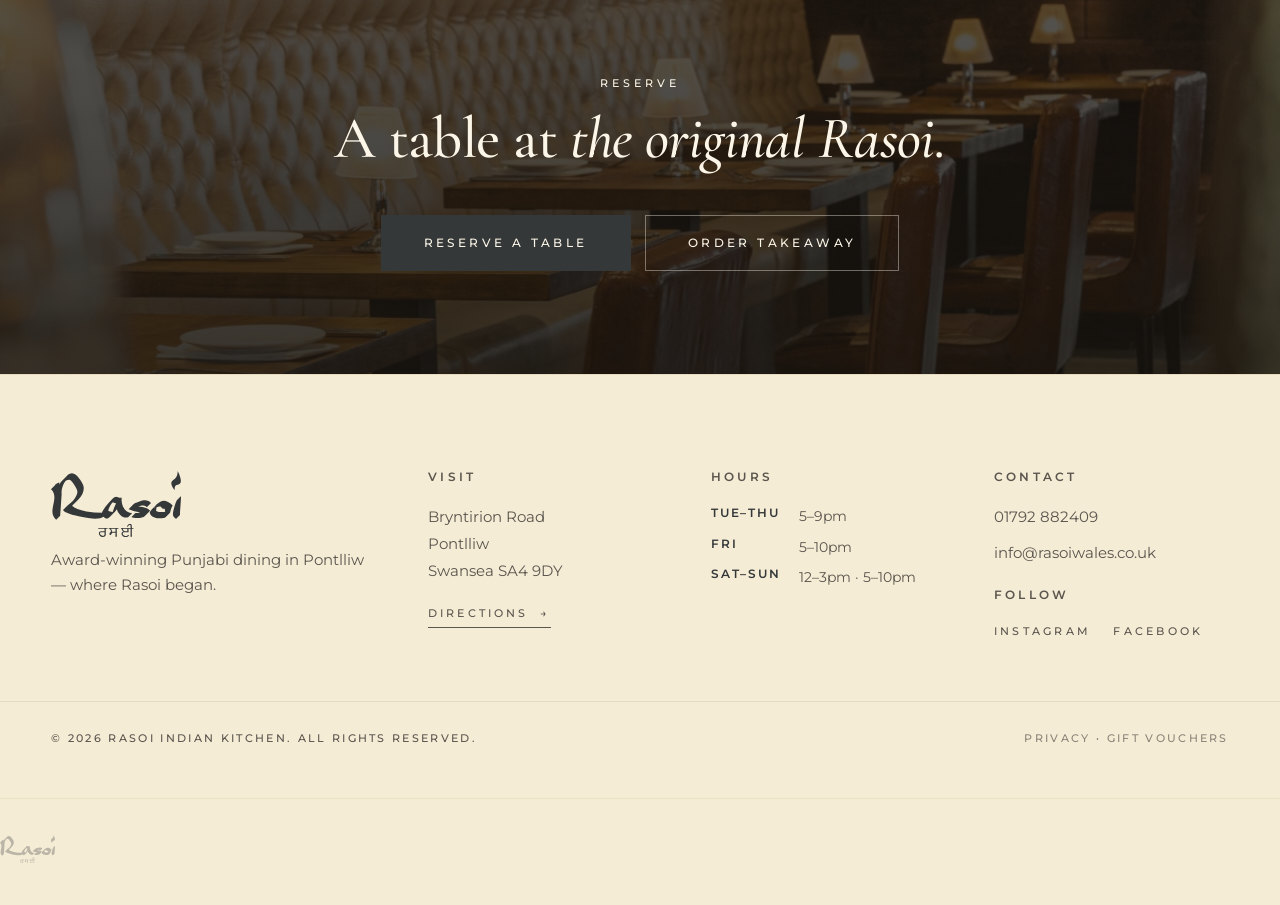
==== commit c0582c8f: "Add NYE sitting times, tidy festive copy Lunch last sitting 3pm, dinner after 3pm with last sitting " ====
--- a/index.html
+++ b/index.html
@@ -399,6 +399,6 @@
     });
   </script>
 
-  <script src="assets/script.js?v=18"></script>
+  <script src="assets/script.js?v=20"></script>
 </body>
 </html>
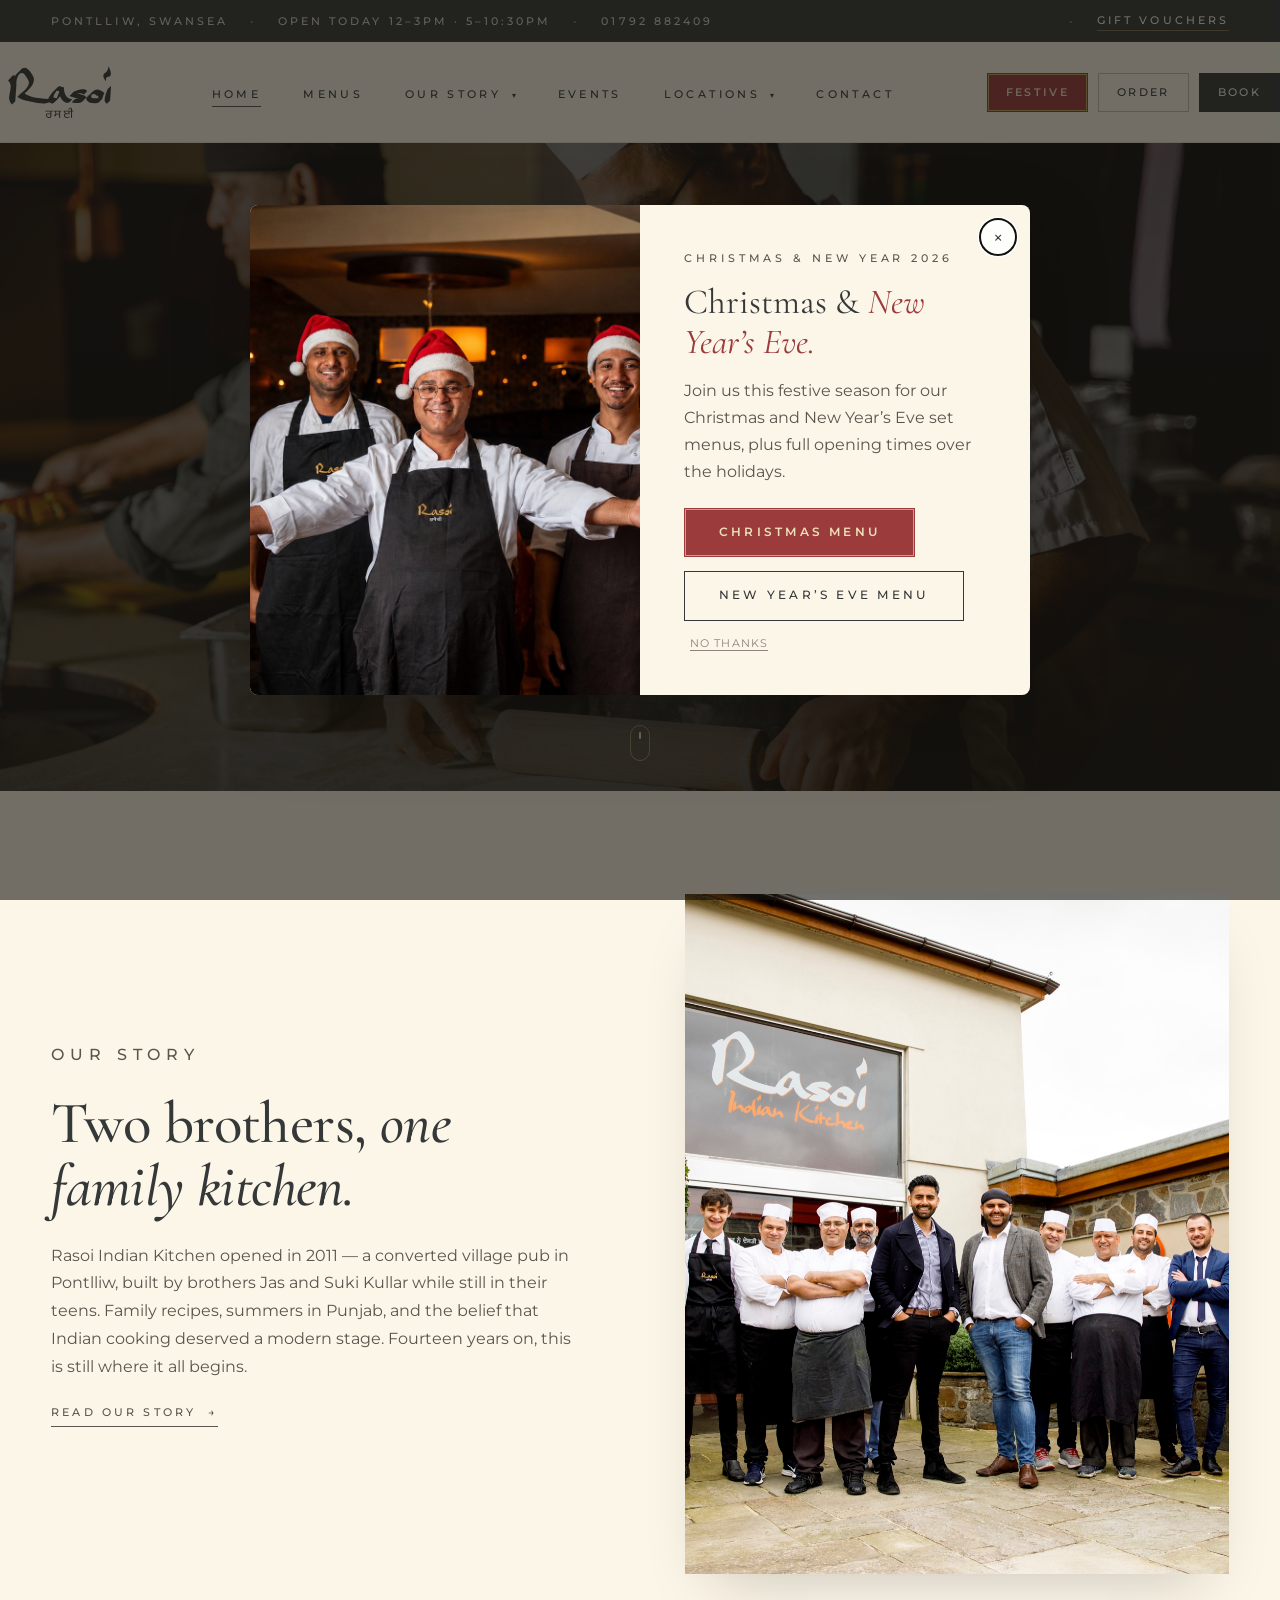
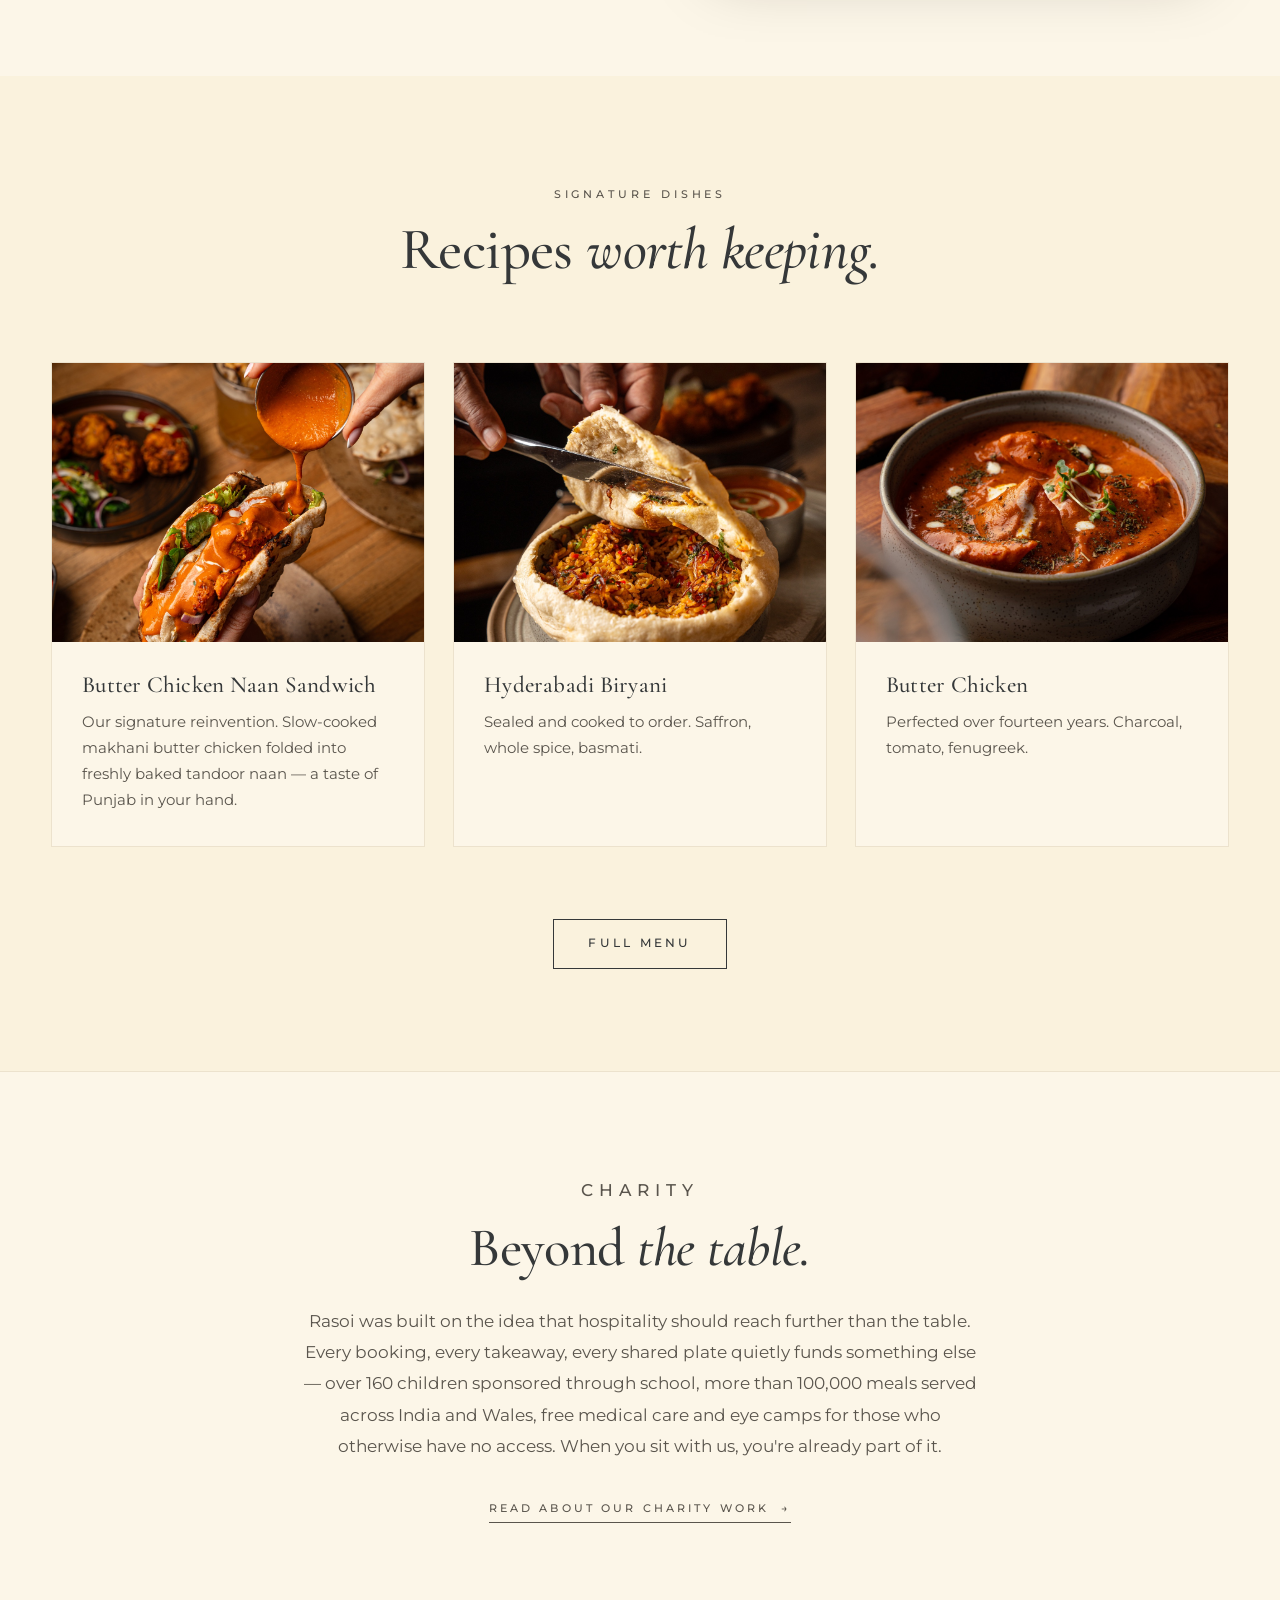
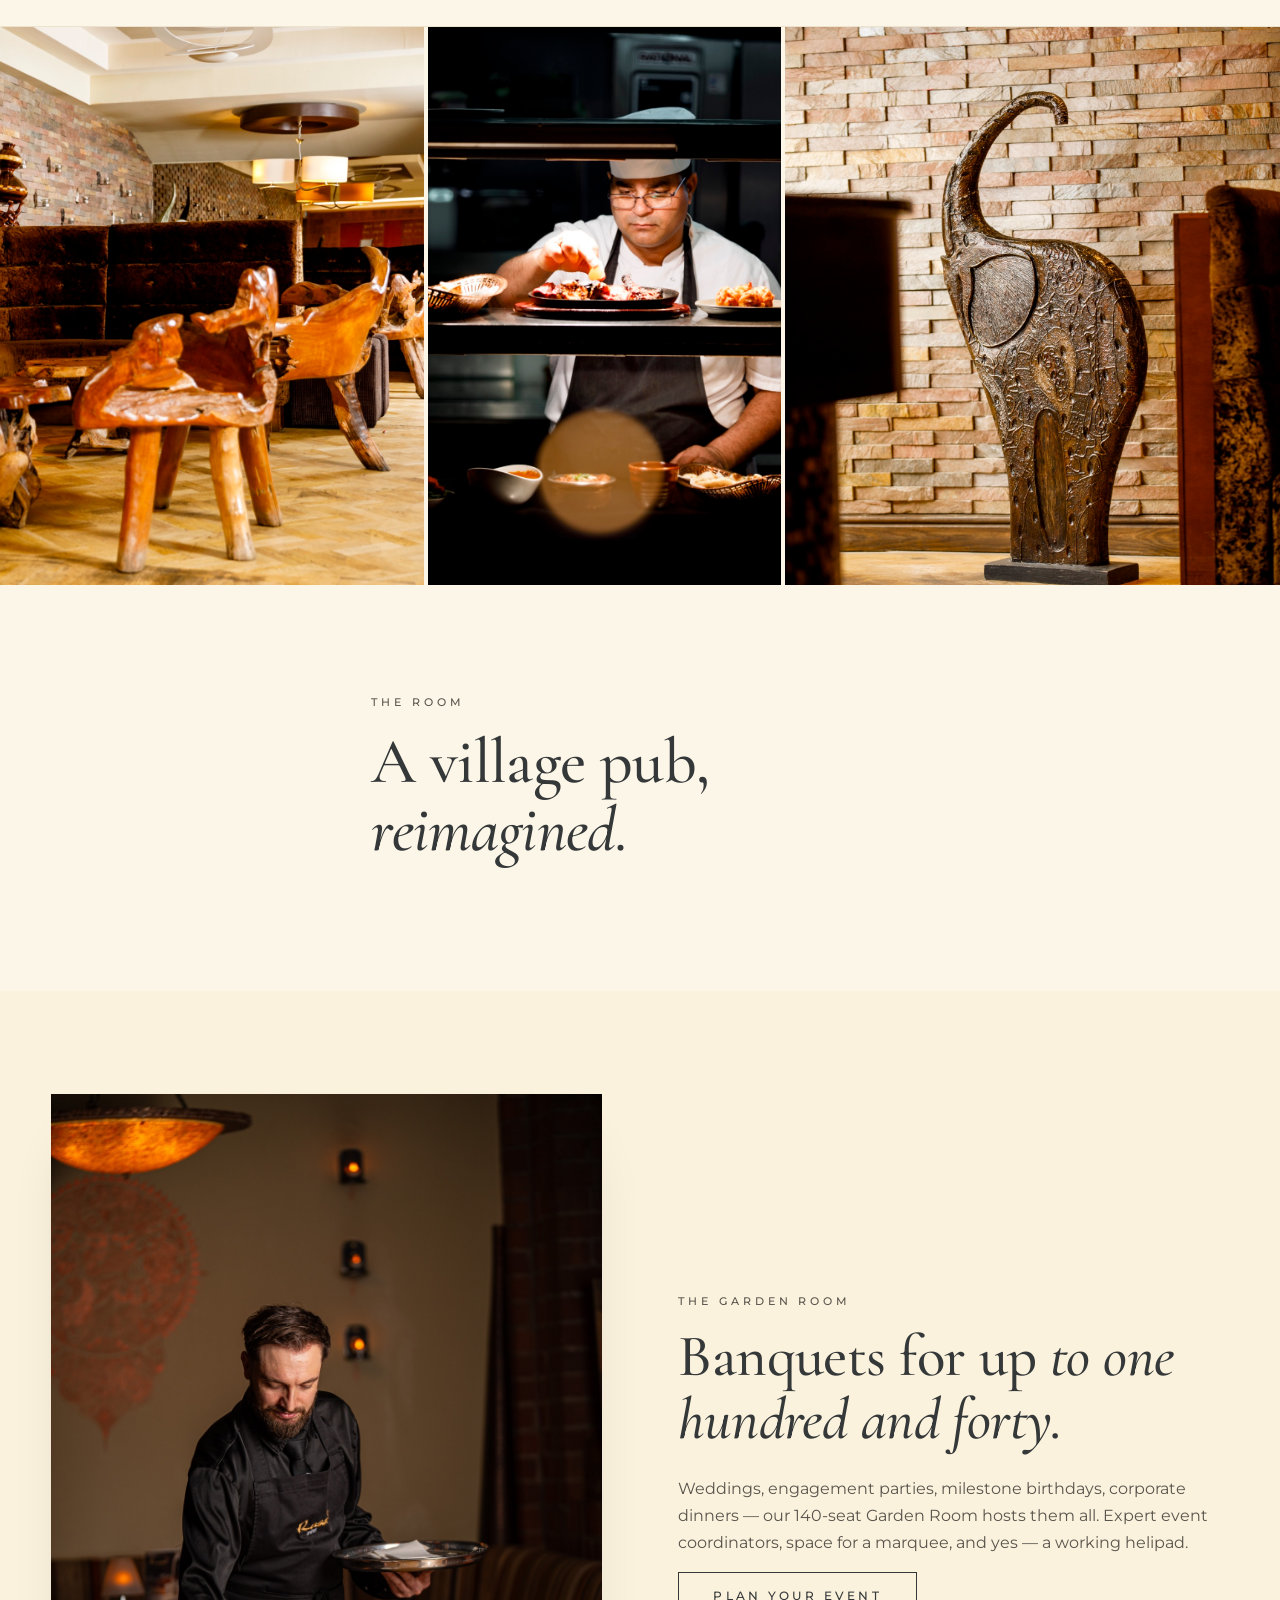
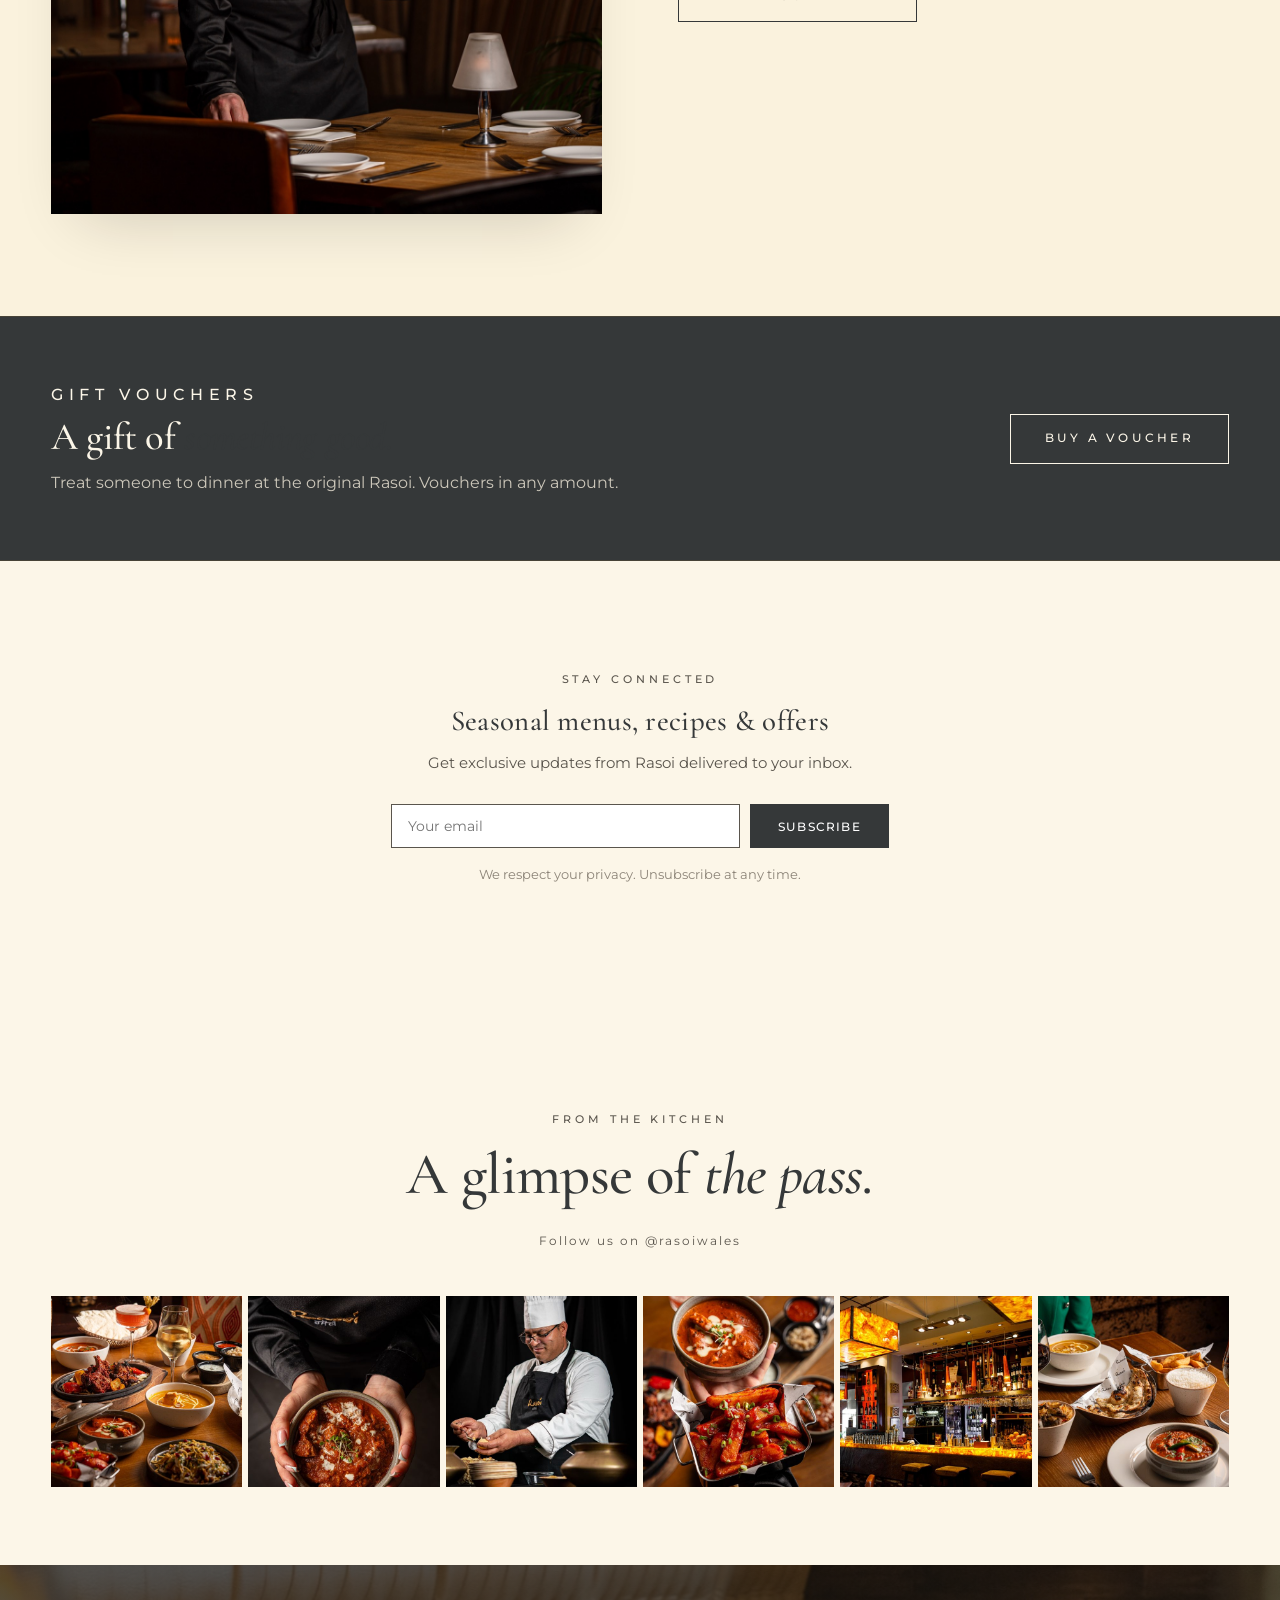
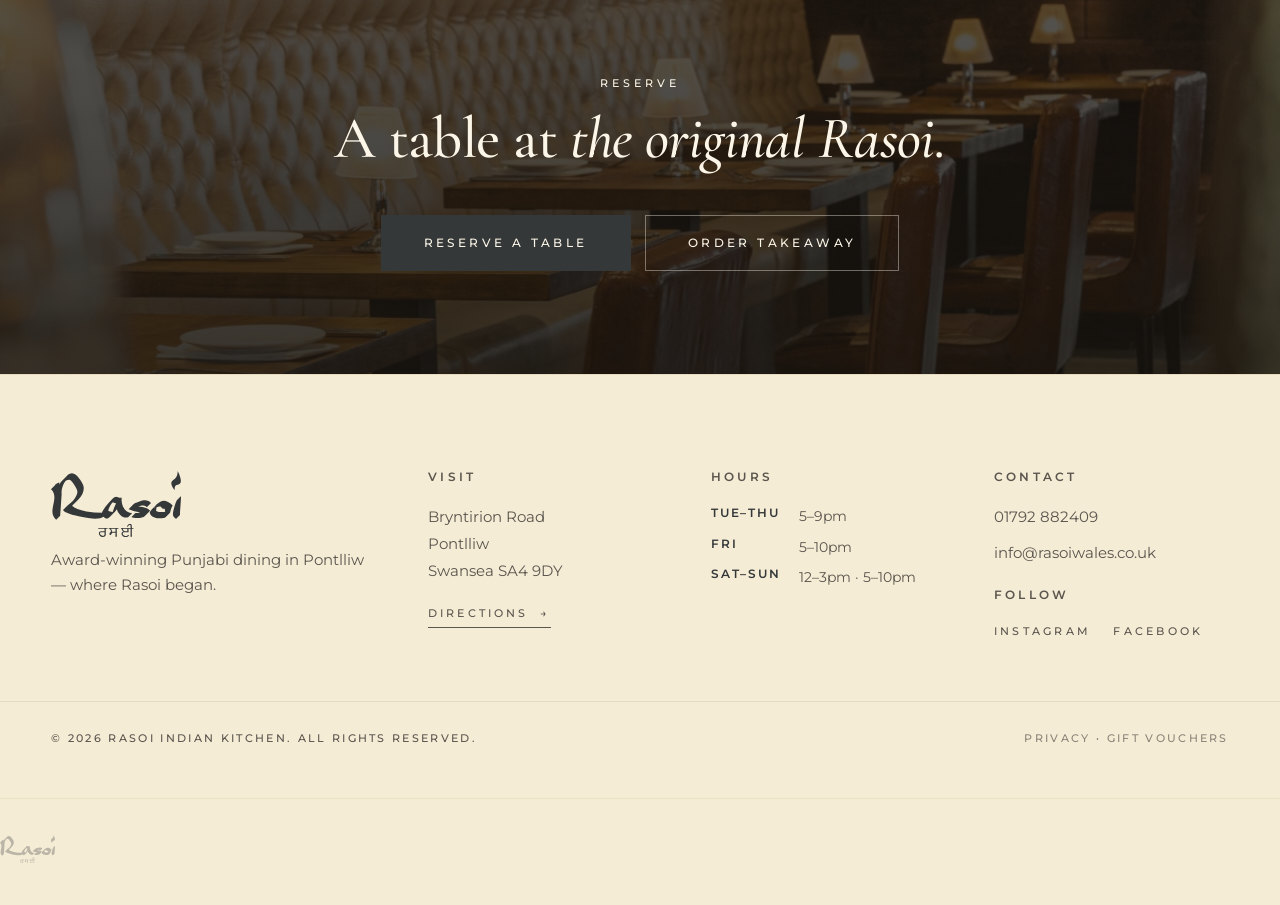
==== commit 2b69adfe: "Add NYE button to festive popup, rename header button to Festive Popup heading now covers Christmas " ====
--- a/index.html
+++ b/index.html
@@ -141,7 +141,7 @@
         </ul>
       </nav>
       <div class="header__cta">
-        <a href="christmas.html" class="btn btn--christmas btn--sm">Christmas</a>
+        <a href="christmas.html" class="btn btn--christmas btn--sm">Festive</a>
         <a href="https://rasoi-takeaway.square.site/" target="_blank" rel="noopener" class="btn btn--ghost btn--sm">Order</a>
         <a href="https://www.sevenrooms.com/landing/rasoibryntirionroad" target="_blank" rel="noopener" class="btn btn--primary btn--sm">Book</a>
       </div>
@@ -399,6 +399,6 @@
     });
   </script>
 
-  <script src="assets/script.js?v=20"></script>
+  <script src="assets/script.js?v=21"></script>
 </body>
 </html>
